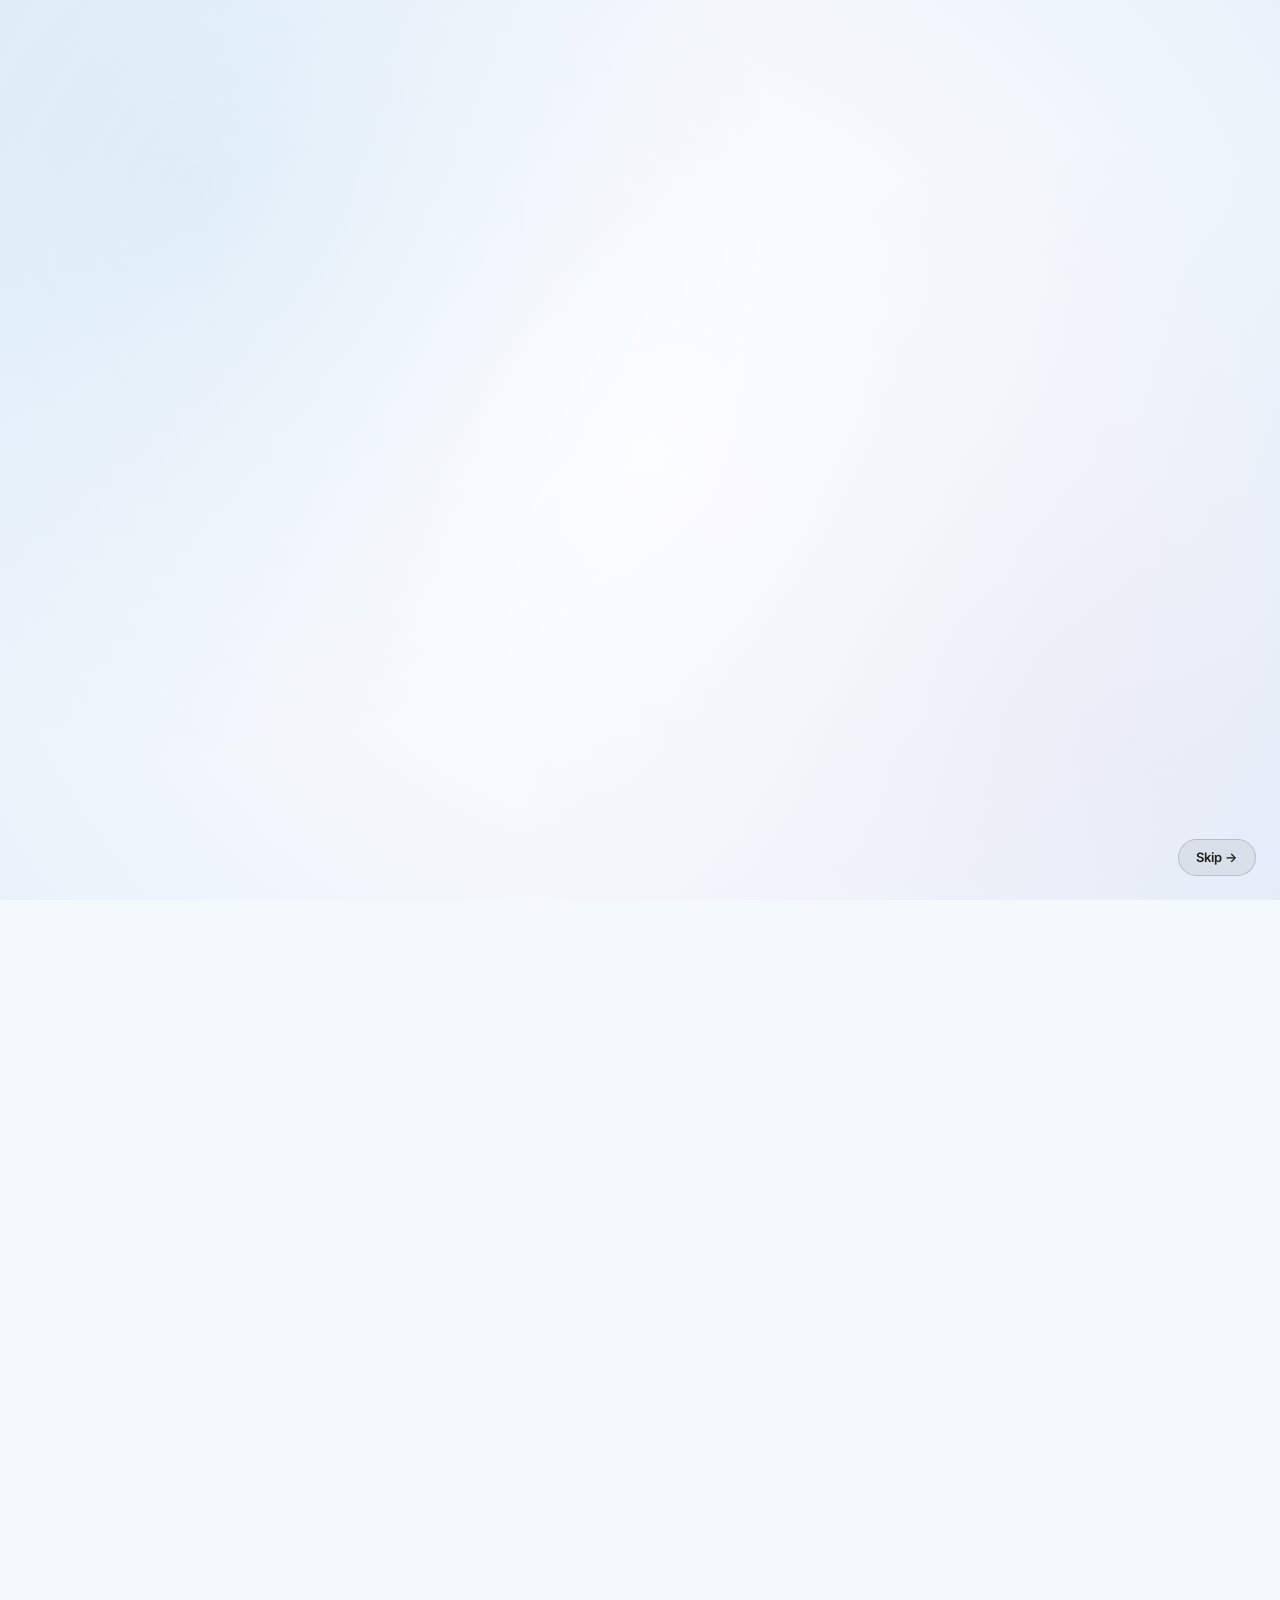
==== MLSA x SCE/index.html @ 2a147940 "upt" ====
<!doctype html>
<html lang="en">
<head>
  <script src="js/error-boundary.js"></script>
  <meta charset="UTF-8" />
  <meta name="viewport" content="width=device-width, initial-scale=1.0" />
  <title>MLSA - Saranathan College of Engineering</title>
  <meta name="description" content="Official platform for the Microsoft Learn Student Ambassador chapter — daily updates, events, and registration." />

  <!-- Preload Critical Assets -->
  <link rel="preload" href="assets/mlsa-badge.png" as="image">
  <link rel="preload" href="css/style.css?v=19" as="style">

  <!-- PWA Manifest & Meta Tags -->
  <link rel="manifest" href="manifest.json">
  <meta name="apple-mobile-web-app-capable" content="yes">
  <meta name="apple-mobile-web-app-status-bar-style" content="black-translucent">
  <meta name="apple-mobile-web-app-title" content="MLSA SCE">

  <!-- JSON-LD Structured Data for Organization -->
  <script type="application/ld+json">
  {
    "@context": "https://schema.org",
    "@type": "Organization",
    "name": "MLSA · Saranathan College of Engineering",
    "url": "https://mlsa-sce.vercel.app",
    "logo": "https://mlsa-sce.vercel.app/assets/mlsa-badge.png",
    "sameAs": ["https://www.instagram.com/mlsa_sce"]
  }
  </script>

  <!-- Open Graph (WhatsApp, LinkedIn, Facebook) -->
  <meta property="og:type" content="website" />
  <meta property="og:title" content="MLSA · Saranathan College of Engineering" />
  <meta property="og:description" content="Official platform for the Microsoft Learn Student Ambassador chapter — daily updates, events, gallery, and registration." />
  <meta property="og:image" content="https://mlsa-sce.vercel.app/assets/mlsa-badge.png" />
  <meta property="og:url" content="https://mlsa-sce.vercel.app/" />
  <meta property="og:site_name" content="MLSA · SCE" />

  <!-- Twitter Card -->
  <meta name="twitter:card" content="summary_large_image" />
  <meta name="twitter:title" content="MLSA · Saranathan College of Engineering" />
  <meta name="twitter:description" content="Official platform for the Microsoft Learn Student Ambassador chapter — daily updates, events, gallery, and registration." />
  <meta name="twitter:image" content="https://mlsa-sce.vercel.app/assets/mlsa-badge.png" />

  <meta name="theme-color" content="#0078d4" />

  <link rel="preconnect" href="https://fonts.googleapis.com">
  <link rel="preconnect" href="https://fonts.gstatic.com" crossorigin>
  <link href="https://cdn.jsdelivr.net/npm/bootstrap@5.3.3/dist/css/bootstrap.min.css" rel="stylesheet">
  <link href="https://cdn.jsdelivr.net/npm/bootstrap-icons@1.11.3/font/bootstrap-icons.min.css" rel="stylesheet">
  <link rel="icon" type="image/png" href="assets/mlsa-badge.png">
  <link href="css/style.css?v=19" rel="stylesheet">

  <!-- Microsoft Clarity Analytics -->
  <script type="text/javascript">
    (function(c,l,a,r,i,t,y){
      c[a]=c[a]||function(){(c[a].q=c[a].q||[]).push(arguments)};
      t=l.createElement(r);t.async=1;t.src="https://www.clarity.ms/tag/"+i;
      y=l.getElementsByTagName(r)[0];y.parentNode.insertBefore(t,y);
    })(window,document,"clarity","script","yhbajb5ukp");
  </script>
</head>
<body>

  <!-- ============ PAGE LOAD SCREEN (shows instantly on slow connections) ============ -->
  <div id="pageLoadScreen" style="
    position:fixed;inset:0;z-index:99999;
    display:flex;align-items:center;justify-content:center;flex-direction:column;gap:1.2rem;
    background:#f3f9fd;
    transition:opacity 0.4s ease,visibility 0.4s ease;
  ">
    <img src="assets/mlsa-badge.png" alt="MLSA" width="52" height="52" style="animation:plsPulse 1.5s ease-in-out infinite;">
    <div style="
      width:140px;height:3px;background:rgba(0,120,212,0.12);border-radius:4px;overflow:hidden;
    ">
      <div style="
        width:40%;height:100%;background:linear-gradient(90deg,#0078d4,#005a9e);border-radius:4px;
        animation:plsSlide 1.2s ease-in-out infinite;
      "></div>
    </div>
    <style>
      @keyframes plsPulse{0%,100%{opacity:.6;transform:scale(1)}50%{opacity:1;transform:scale(1.05)}}
      @keyframes plsSlide{0%{transform:translateX(-100%)}50%{transform:translateX(150%)}100%{transform:translateX(350%)}}
    </style>
  </div>
  <script>
    window.addEventListener("load",function(){
      var s=document.getElementById("pageLoadScreen");
      if(s){s.style.opacity="0";s.style.visibility="hidden";setTimeout(function(){s.remove()},500)}
    });
  </script>
  <!-- ============ SITE LOADER (plays once per session) ============ -->
  <div id="siteLoader" class="site-loader">
    <video id="loaderVideo" class="site-loader-video" autoplay muted playsinline webkit-playsinline x5-playsinline x5-video-player-type="h5" preload="auto">
      <source src="assets/loader.mp4" type="video/mp4">
    </video>
    <button id="loaderSkip" class="site-loader-skip" type="button" aria-label="Skip intro">Skip &rarr;</button>
  </div>

  <!-- ============ ANNOUNCEMENT BANNER (Dynamically loaded when registration is open) ============ -->
  <div id="announcementBanner" class="announcement-banner" style="display:none;"></div>

  <!-- ============ NAVBAR ============ -->
  <nav class="navbar navbar-expand-md navbar-mlsa sticky-top">
    <div class="container">
      <a class="navbar-brand" href="index.html">
        <img src="assets/college-logo.png" alt="Saranathan College of Engineering logo" class="brand-badge brand-sce">
        <span class="brand-divider d-none d-md-inline-block"></span>
        <img src="assets/mlsa-badge.png" alt="Microsoft Learn Student Ambassador badge" class="brand-badge brand-mlsa">
        <span class="brand-text">
          <span class="title d-block">MLSA &middot; SCE</span>
          <span class="subtitle d-none d-sm-block">Dept. of AI &amp; Data Science</span>
        </span>
      </a>
      <button class="navbar-toggler" type="button" data-bs-toggle="offcanvas" data-bs-target="#navMenu" aria-controls="navMenu" aria-label="Toggle navigation">
        <span class="navbar-toggler-icon"></span>
      </button>
      <div class="offcanvas-md offcanvas-end" tabindex="-1" id="navMenu" aria-labelledby="navMenuLabel">
        <div class="offcanvas-header border-bottom">
          <div class="d-flex align-items-center gap-2">
            <img src="assets/mlsa-badge.png" alt="MLSA" style="height: 28px;">
            <span class="fw-bold fs-6 text-dark" id="navMenuLabel">Whats Up!</span>
          </div>
          <button type="button" class="btn-close" data-bs-dismiss="offcanvas" data-bs-target="#navMenu" aria-label="Close"></button>
        </div>
        <div class="offcanvas-body">
          <ul class="navbar-nav ms-auto align-items-md-center gap-1">
            <li class="nav-item"><a class="nav-link active" href="index.html">Updates</a></li>
            <li class="nav-item"><a class="nav-link" href="events.html">Events</a></li>
            <li class="nav-item"><a class="nav-link" href="winners.html">Winners</a></li>
            <li class="nav-item"><a class="nav-link" href="about.html">About the Chapter</a></li>
            <li class="nav-item ms-md-2">
              <button class="btn btn-sm btn-outline-primary rounded-pill d-inline-flex align-items-center gap-2 px-3 py-1.5" onclick="if(window.openSpotlightSearch)window.openSpotlightSearch()" title="Search site (Ctrl+K)">
                <i class="bi bi-search me-1"></i>
                <span class="d-none d-lg-inline me-1">Search</span>
                <span class="badge bg-primary-subtle text-primary border border-primary-subtle rounded-pill px-2 py-0.5" style="font-size: 9.5px; font-weight: 700; letter-spacing: 0.3px;">Ctrl+K</span>
              </button>
            </li>
          </ul>
        </div>
      </div>
    </div>
  </nav>

  <!-- ============ HERO ============ -->
  <section class="hero-mlsa">
    <!-- Animated gradient mesh background -->
    <div class="hero-mesh">
      <div class="hero-mesh-blob"></div>
      <div class="hero-mesh-blob"></div>
      <div class="hero-mesh-blob"></div>
    </div>
    <!-- Floating particles -->
    <div class="hero-particles">
      <div class="hero-particle"></div>
      <div class="hero-particle"></div>
      <div class="hero-particle"></div>
      <div class="hero-particle"></div>
      <div class="hero-particle"></div>
      <div class="hero-particle"></div>
      <div class="hero-particle"></div>
      <div class="hero-particle"></div>
    </div>

    <div class="container py-5">
      <div class="row align-items-center g-4">
        <div class="col-12 col-lg-10">
          <p class="eyebrow mb-2">Official Chapter Platform</p>
          <h1 class="display-5 mb-3">
            Microsoft Student Ambassadors<br>
            <span class="accent">Saranathan College of Engineering</span>
          </h1>
          <p class="text-subtle fs-6 mb-4">
            Run by the Microsoft Student Ambassadors from the <b>Department of Artificial Intelligence
            and Data Science</b>. Daily updates, workshops, and events from our chapter — the single
            place to follow what we're building and register for what's next.
          </p>
          <div class="d-flex flex-wrap gap-2">
            <a href="events.html" class="btn btn-fluent-primary">Browse events</a>
          </div>
        </div>
      </div>
    </div>
  </section>

  <!-- ============ EVENT COUNTDOWN ============ -->
  <section id="nextEventCountdown" class="container py-3" style="display:none;"></section>

  <!-- ============ UPDATES FEED ============ -->
  <section class="container py-4 py-md-5">
    <div class="d-flex flex-column flex-md-row justify-content-between align-items-md-center gap-3 mb-4">
      <div>
        <p class="text-fluent-primary fw-semibold small text-uppercase mb-1">Live Feed</p>
        <h2 class="fw-bold h3 mb-0">Daily Updates & Announcements</h2>
      </div>
      <div id="updateFilterTabs" class="d-flex flex-wrap gap-2">
        <button class="update-filter-btn active" data-filter="all">All</button>
        <button class="update-filter-btn" data-filter="Announcement">Announcements</button>
        <button class="update-filter-btn" data-filter="Workshop">Workshops</button>
        <button class="update-filter-btn" data-filter="Achievement">Achievements</button>
      </div>
    </div>

    <div id="updatesStatus" class="text-subtle small mb-3">Loading updates…</div>
    <div id="updatesTimeline" class="updates-timeline">
      <div id="updatesGrid" class="row g-4"></div>
    </div>
  </section>

  <hr class="section-divider">

  <!-- ============ IMAGE GALLERY CAROUSEL ============ -->
  <section id="gallery" class="container py-4 py-md-5">
    <div class="d-flex justify-content-between align-items-end mb-4">
      <div>
        <p class="text-fluent-primary fw-semibold small text-uppercase mb-1">Moments & Highlights</p>
        <h2 class="h3 fw-bold mb-0">Chapter Gallery</h2>
      </div>
      <div class="d-flex gap-2">
        <button id="galleryPrev" class="gallery-nav-btn" aria-label="Previous gallery image"><i class="bi bi-chevron-left"></i></button>
        <button id="galleryNext" class="gallery-nav-btn" aria-label="Next gallery image"><i class="bi bi-chevron-right"></i></button>
      </div>
    </div>

    <div class="gallery-carousel-wrapper">
      <div id="galleryTrack" class="gallery-track">
        <!-- Gallery cards populated dynamically by gallery-carousel.js -->
      </div>
    </div>
  </section>

  <hr class="section-divider">

  <!-- ============ ABOUT ============ -->
  <section id="about" class="container py-4 py-md-5">
    <div class="row align-items-center g-4 g-lg-5 justify-content-center">
      <div class="col-12 col-md-4 col-lg-3 text-center text-md-start">
        <img src="assets/ms-sa.png" alt="Microsoft Learn Student Ambassador badge" class="img-fluid" style="max-width: 210px;">
      </div>
      <div class="col-12 col-md-8 col-lg-7">
        <p class="text-fluent-primary fw-semibold small text-uppercase mb-1">About</p>
        <h2 class="h3 fw-bold mb-3">The Chapter</h2>
        <p class="text-subtle mb-3" style="line-height: 1.7; font-size: 0.95rem;">
          We are the Microsoft Learn Student Ambassadors of <b>Saranathan College of Engineering (Dept. of Artificial Intelligence and Data Science)</b> — a student-driven tech community committed to making cutting-edge technology accessible to everyone on campus. Our chapter organizes hands-on Azure cloud workshops, Microsoft certification bootcamps, and hackathons. Through peer-to-peer mentorship and practical project building, we empower students across departments to bridge the gap between academic theory and real-world industry skills.
        </p>
        <div class="d-flex flex-wrap gap-2 mb-4">
          <span class="badge bg-primary-subtle text-primary border border-primary-subtle rounded-pill px-3 py-2">🎓 Hands-on Workshops</span>
          <span class="badge bg-primary-subtle text-primary border border-primary-subtle rounded-pill px-3 py-2">📜 Azure Certifications</span>
          <span class="badge bg-primary-subtle text-primary border border-primary-subtle rounded-pill px-3 py-2">🚀 Flagship Hackathons</span>
        </div>
        <a href="about.html" class="btn btn-outline-primary btn-sm rounded-pill px-4 py-2 fw-semibold">Read Full Chapter Story &rarr;</a>
      </div>
    </div>
  </section>

  <hr class="section-divider">

  <!-- ============ WHAT IS MLSA ============ -->
  <section id="what-is-mlsa" class="section-alt py-4 py-md-5">
    <div class="container">
      <div class="row align-items-center g-4 g-lg-5 justify-content-center">
        <div class="col-12 col-md-8 col-lg-7 order-2 order-md-1">
          <p class="text-fluent-primary fw-semibold small text-uppercase mb-1">The Global Program</p>
          <h2 class="h3 fw-bold mb-3">What is MLSA?</h2>
          <p class="text-subtle mb-4" style="line-height: 1.7; font-size: 0.95rem;">
            The <b>Microsoft Learn Student Ambassadors (MLSA)</b> program is a global network of passionate student leaders dedicated to technology, community building, and peer learning. Designed to foster both technical expertise and leadership qualities, MLSA serves as a launchpad for students to build real-world software, earn industry certifications, and connect with a global community of innovators.
          </p>
          <div class="row g-3">
            <div class="col-12 col-sm-4">
              <div class="p-3 bg-white rounded-3 border h-100 shadow-sm">
                <div class="fw-bold text-primary mb-1" style="font-size: 0.88rem;">⚡ Early Tech Access</div>
                <div class="text-subtle small">Azure credits, Copilot tools, and Microsoft developer resources.</div>
              </div>
            </div>
            <div class="col-12 col-sm-4">
              <div class="p-3 bg-white rounded-3 border h-100 shadow-sm">
                <div class="fw-bold text-primary mb-1" style="font-size: 0.88rem;">🌐 Global Network</div>
                <div class="text-subtle small">Connect with student builders & Microsoft MVPs worldwide.</div>
              </div>
            </div>
            <div class="col-12 col-sm-4">
              <div class="p-3 bg-white rounded-3 border h-100 shadow-sm">
                <div class="fw-bold text-primary mb-1" style="font-size: 0.88rem;">🏆 Tiered Badges</div>
                <div class="text-subtle small">Milestones & recognition from New to Gold Ambassador.</div>
              </div>
            </div>
          </div>
        </div>
        <div class="col-12 col-md-4 col-lg-3 text-center order-1 order-md-2">
          <img src="assets/Program-badge.png" alt="Microsoft Learn Student Ambassadors" class="img-fluid rounded-3" style="max-width: 180px;">
        </div>
      </div>
    </div>
  </section>

  <hr class="section-divider">

  <!-- ============ OUR ROLE: NEXT-LEVEL INTERACTIVE TECH STAGE ============ -->
  <section id="our-role" class="container pt-4 pt-md-5 pb-5 mb-4">
    <div class="text-center mb-4 mb-md-5">
      <span class="badge bg-primary-subtle text-primary border border-primary-subtle rounded-pill px-3 py-2 font-monospace text-uppercase mb-2" style="font-size: 11px; letter-spacing: 1px;">The SCE Student Journey</span>
      <h2 class="display-6 fw-bold mb-2">What We Do at SCE</h2>
      <p class="text-subtle mb-0 mx-auto" style="max-width: 640px;">Experience how our chapter empowers Saranathan engineering students through practical AI bootcamps, certifications, hackathons, and active mentorship.</p>
    </div>

    <!-- Floating Interactive Tab Selector -->
    <div class="d-flex align-items-center justify-content-center gap-2 mb-4 flex-wrap">
      <div class="pillar-tab-bar">
        <button class="pillar-nav-btn active" data-pillar="0">
          <i class="bi bi-laptop-fill me-2"></i>Workshops
        </button>
        <button class="pillar-nav-btn" data-pillar="1">
          <i class="bi bi-patch-check-fill me-2"></i>Certifications
        </button>
        <button class="pillar-nav-btn" data-pillar="2">
          <i class="bi bi-trophy-fill me-2"></i>Competitions
        </button>
        <button class="pillar-nav-btn" data-pillar="3">
          <i class="bi bi-people-fill me-2"></i>Community
        </button>
      </div>
    </div>

    <!-- Main Interactive Stage Canvas -->
    <div class="pillar-stage-canvas" id="pillarStageCanvas">
      <div class="pillar-stage-backdrop" id="pillarStageBackdrop"></div>

      <div class="pillar-stage-viewport overflow-hidden w-100">
        <div class="pillar-stage-track d-flex" id="pillarStageTrack">
          
          <!-- Slide 0: Workshops -->
          <div class="pillar-stage-slide active" data-slide="0">
            <div class="row align-items-center g-4 g-lg-5">
              <div class="col-12 col-lg-6">
                <div class="pillar-slide-badge azure">
                  <i class="bi bi-cpu-fill me-2"></i> PILLAR 01 &middot; LEARN
                </div>
                <h3 class="pillar-slide-title">Hands-on Technical Workshops</h3>
                <p class="pillar-slide-desc">
                  Interactive coding bootcamps covering web development, cloud deployment on Vercel & Azure, AI prompt engineering, and GitHub workflows handled by student ambassadors.
                </p>
                <div class="pillar-feature-list mb-4">
                  <div class="pillar-feature-item">
                    <i class="bi bi-check-circle-fill text-primary me-2"></i> Real-world deployment on Azure & Vercel
                  </div>
                  <div class="pillar-feature-item">
                    <i class="bi bi-check-circle-fill text-primary me-2"></i> Live prompt engineering & Copilot AI labs
                  </div>
                  <div class="pillar-feature-item">
                    <i class="bi bi-check-circle-fill text-primary me-2"></i> GitHub repository portfolio building
                  </div>
                </div>
                <a href="events.html" class="btn btn-fluent-primary rounded-pill px-4 py-2">
                  Explore Workshops <i class="bi bi-arrow-right ms-1"></i>
                </a>
              </div>
              <div class="col-12 col-lg-6">
                <div class="pillar-visual-card azure p-3.5">
                  <div class="code-editor-mockup w-100">
                    <div class="code-editor-header">
                      <span class="dot red"></span><span class="dot yellow"></span><span class="dot green"></span>
                      <span class="editor-title">workshop-demo.js</span>
                    </div>
                    <pre class="code-editor-body"><code><span class="c-purple">import</span> { CopilotClient } <span class="c-purple">from</span> <span class="c-green">'@azure/ai'</span>;

<span class="c-blue">const</span> app = <span class="c-blue">new</span> CopilotClient();
<span class="c-blue">await</span> app.deployToAzure({
  chapter: <span class="c-green">'MLSA SCE'</span>,
  status: <span class="c-green">'Active Workshop'</span>
});</code></pre>
                  </div>
                </div>
              </div>
            </div>
          </div>

          <!-- Slide 1: Certifications -->
          <div class="pillar-stage-slide" data-slide="1">
            <div class="row align-items-center g-4 g-lg-5">
              <div class="col-12 col-lg-6">
                <div class="pillar-slide-badge amber">
                  <i class="bi bi-award-fill me-2"></i> PILLAR 02 &middot; CERTIFY
                </div>
                <h3 class="pillar-slide-title">Certification & Azure Credits</h3>
                <p class="pillar-slide-desc">
                  Guiding students to claim free $100 Azure for Students credits, understand cloud fundamentals, and pass official Microsoft certification exams with structured study paths.
                </p>
                <div class="pillar-feature-list mb-4">
                  <div class="pillar-feature-item">
                    <i class="bi bi-check-circle-fill text-warning me-2"></i> Free $100 Azure Cloud Credits activation
                  </div>
                  <div class="pillar-feature-item">
                    <i class="bi bi-check-circle-fill text-warning me-2"></i> AZ-900 & AI-900 exam preparation tracks
                  </div>
                  <div class="pillar-feature-item">
                    <i class="bi bi-check-circle-fill text-warning me-2"></i> Official Microsoft digital badge recognition
                  </div>
                </div>
                <a href="https://learn.microsoft.com" target="_blank" rel="noopener" class="btn btn-fluent-primary rounded-pill px-4 py-2">
                  Microsoft Learn Portal <i class="bi bi-box-arrow-up-right ms-1"></i>
                </a>
              </div>
              <div class="col-12 col-lg-6">
                <div class="pillar-visual-card amber text-center p-4">
                  <div class="cert-badge-showcase">
                    <div class="cert-icon-circle">
                      <i class="bi bi-patch-check-fill"></i>
                    </div>
                    <h4 class="h5 fw-bold mb-1" style="color: #002050;">Microsoft Certified</h4>
                    <p class="text-subtle small mb-3">Azure Cloud & AI Fundamentals</p>
                    <div class="d-inline-flex gap-2 flex-wrap justify-content-center">
                      <span class="badge bg-warning-subtle text-warning border px-3 py-1.5 rounded-pill"><i class="bi bi-lightning-fill me-1"></i> $100 Credits</span>
                      <span class="badge bg-primary-subtle text-primary border px-3 py-1.5 rounded-pill"><i class="bi bi-shield-check me-1"></i> Official Exam</span>
                    </div>
                  </div>
                </div>
              </div>
            </div>
          </div>

          <!-- Slide 2: Competitions -->
          <div class="pillar-stage-slide" data-slide="2">
            <div class="row align-items-center g-4 g-lg-5">
              <div class="col-12 col-lg-6">
                <div class="pillar-slide-badge purple">
                  <i class="bi bi-trophy-fill me-2"></i> PILLAR 03 &middot; COMPETE
                </div>
                <h3 class="pillar-slide-title">Hackathons & Technical Events</h3>
                <p class="pillar-slide-desc">
                  Flagship innovation challenges like <i>AI StartUp Arena</i> where student teams build startup concepts using Microsoft Copilot & Designer in 60 minutes.
                </p>
                <div class="pillar-feature-list mb-4">
                  <div class="pillar-feature-item">
                    <i class="bi bi-check-circle-fill text-purple me-2"></i> 60-Minute rapid startup ideation
                  </div>
                  <div class="pillar-feature-item">
                    <i class="bi bi-check-circle-fill text-purple me-2"></i> Microsoft Copilot & Designer AI workflow
                  </div>
                  <div class="pillar-feature-item">
                    <i class="bi bi-check-circle-fill text-purple me-2"></i> Cash prizes, swag kits & certificates
                  </div>
                </div>
                <a href="events.html" class="btn btn-fluent-primary rounded-pill px-4 py-2">
                  View Hackathons <i class="bi bi-trophy ms-1"></i>
                </a>
              </div>
              <div class="col-12 col-lg-6">
                <div class="pillar-visual-card purple text-center">
                  <div class="arena-podium-showcase">
                    <div class="arena-icon-circle">
                      <i class="bi bi-trophy-fill"></i>
                    </div>
                    <h4 class="h5 fw-bold mb-1" style="color: #002050;">AI StartUp Arena</h4>
                    <p class="text-subtle small mb-3">60-Min AI Innovation Challenge</p>
                    <div class="d-flex justify-content-center gap-2">
                      <span class="badge bg-primary-subtle text-primary border px-3 py-1.5 rounded-pill">🥇 1st Place: Team MARK 44</span>
                    </div>
                  </div>
                </div>
              </div>
            </div>
          </div>

          <!-- Slide 3: Community -->
          <div class="pillar-stage-slide" data-slide="3">
            <div class="row align-items-center g-4 g-lg-5">
              <div class="col-12 col-lg-6">
                <div class="pillar-slide-badge teal">
                  <i class="bi bi-people-fill me-2"></i> PILLAR 04 &middot; CONNECT
                </div>
                <h3 class="pillar-slide-title">Active Community & Mentorship</h3>
                <p class="pillar-slide-desc">
                  An active WhatsApp community and peer network connecting junior students with senior mentors to solve project roadblocks, share resources, and collaborate.
                </p>
                <div class="pillar-feature-list mb-4">
                  <div class="pillar-feature-item">
                    <i class="bi bi-check-circle-fill text-success me-2"></i> Dedicated WhatsApp group for Instant Q&A
                  </div>
                  <div class="pillar-feature-item">
                    <i class="bi bi-check-circle-fill text-success me-2"></i> Senior student mentorship for college projects
                  </div>
                  <div class="pillar-feature-item">
                    <i class="bi bi-check-circle-fill text-success me-2"></i> Peer code reviews & career guidance
                  </div>
                </div>
                <a href="about.html" class="btn btn-fluent-primary rounded-pill px-4 py-2">
                  Meet Ambassadors <i class="bi bi-heart ms-1"></i>
                </a>
              </div>
              <div class="col-12 col-lg-6">
                <div class="pillar-visual-card teal text-center p-4">
                  <div class="community-card-showcase">
                    <div class="whatsapp-icon-glowing">
                      <i class="bi bi-whatsapp"></i>
                    </div>
                    <h4 class="h5 fw-bold mb-1" style="color: #002050;">MLSA SCE WhatsApp Hub</h4>
                    <p class="text-subtle small mb-3">Connecting 350+ Saranathan Builders</p>
                    <span class="badge bg-success-subtle text-success border px-3 py-1.5 rounded-pill"><i class="bi bi-shield-check me-1"></i> Open Peer Network</span>
                  </div>
                </div>
              </div>
            </div>
          </div>

          <!-- Slide 4: Workshops (Clone for Seamless Infinite Forward Rotation) -->
          <div class="pillar-stage-slide" data-slide="4">
            <div class="row align-items-center g-4 g-lg-5">
              <div class="col-12 col-lg-6">
                <div class="pillar-slide-badge azure">
                  <i class="bi bi-cpu-fill me-2"></i> PILLAR 01 &middot; LEARN
                </div>
                <h3 class="pillar-slide-title">Hands-on Technical Workshops</h3>
                <p class="pillar-slide-desc">
                  Interactive coding bootcamps covering web development, cloud deployment on Vercel & Azure, AI prompt engineering, and GitHub workflows handled by student ambassadors.
                </p>
                <div class="pillar-feature-list mb-4">
                  <div class="pillar-feature-item">
                    <i class="bi bi-check-circle-fill text-primary me-2"></i> Real-world deployment on Azure & Vercel
                  </div>
                  <div class="pillar-feature-item">
                    <i class="bi bi-check-circle-fill text-primary me-2"></i> Live prompt engineering & Copilot AI labs
                  </div>
                  <div class="pillar-feature-item">
                    <i class="bi bi-check-circle-fill text-primary me-2"></i> GitHub repository portfolio building
                  </div>
                </div>
                <a href="events.html" class="btn btn-fluent-primary rounded-pill px-4 py-2">
                  Explore Workshops <i class="bi bi-arrow-right ms-1"></i>
                </a>
              </div>
              <div class="col-12 col-lg-6">
                <div class="pillar-visual-card azure p-3.5">
                  <div class="code-editor-mockup w-100">
                    <div class="code-editor-header">
                      <span class="dot red"></span><span class="dot yellow"></span><span class="dot green"></span>
                      <span class="editor-title">workshop-demo.js</span>
                    </div>
                    <pre class="code-editor-body"><code><span class="c-purple">import</span> { CopilotClient } <span class="c-purple">from</span> <span class="c-green">'@azure/ai'</span>;

<span class="c-blue">const</span> app = <span class="c-blue">new</span> CopilotClient();
<span class="c-blue">await</span> app.deployToAzure({
  chapter: <span class="c-green">'MLSA SCE'</span>,
  status: <span class="c-green">'Active Workshop'</span>
});</code></pre>
                  </div>
                </div>
              </div>
            </div>
          </div>

        </div>
      </div>
    </div>

    <!-- Script to handle Pillar Stage Tab Switching & Seamless Forward Auto-Rotation -->
    <script>
      (function() {
        const btns = document.querySelectorAll('.pillar-nav-btn');
        const slides = document.querySelectorAll('.pillar-stage-slide');
        const stageTrack = document.getElementById('pillarStageTrack');
        const canvas = document.getElementById('pillarStageCanvas');
        const backdrop = document.getElementById('pillarStageBackdrop');
        const backdrops = [
          'radial-gradient(circle, rgba(0, 120, 212, 0.14) 0%, rgba(255, 255, 255, 0) 70%)',
          'radial-gradient(circle, rgba(242, 153, 74, 0.16) 0%, rgba(255, 255, 255, 0) 70%)',
          'radial-gradient(circle, rgba(135, 100, 184, 0.16) 0%, rgba(255, 255, 255, 0) 70%)',
          'radial-gradient(circle, rgba(37, 211, 102, 0.14) 0%, rgba(255, 255, 255, 0) 70%)',
          'radial-gradient(circle, rgba(0, 120, 212, 0.14) 0%, rgba(255, 255, 255, 0) 70%)'
        ];
        let currentIndex = 0;
        let autoRotateTimer = null;
        let isHovered = false;
        let isDragging = false;
        let startX = 0;
        let currentDragOffset = 0;
        let isTransitioning = false;

        function updateTabHighlight(activeIdx) {
          const tabIndex = activeIdx % 4;
          btns.forEach((btn, i) => btn.classList.toggle('active', i === tabIndex));
          slides.forEach((slide, i) => slide.classList.toggle('active', i === activeIdx));
          if (backdrop && backdrops[tabIndex]) {
            backdrop.style.background = backdrops[tabIndex];
          }
        }

        function showPillar(index, animate = true) {
          currentIndex = index;
          updateTabHighlight(currentIndex);

          if (stageTrack) {
            stageTrack.style.transition = animate ? 'transform 0.55s cubic-bezier(0.16, 1, 0.3, 1)' : 'none';
            stageTrack.style.transform = `translateX(-${currentIndex * 100}%)`;
          }

          // When sliding forward into cloned Slide 4, reset seamlessly to Slide 0 after transition finishes
          if (currentIndex === 4 && animate) {
            isTransitioning = true;
            setTimeout(() => {
              if (stageTrack) {
                stageTrack.style.transition = 'none';
                currentIndex = 0;
                stageTrack.style.transform = 'translateX(0%)';
                updateTabHighlight(0);
              }
              isTransitioning = false;
            }, 560);
          }
        }

        btns.forEach(btn => {
          btn.addEventListener('click', function() {
            if (isTransitioning) return;
            const idx = parseInt(this.getAttribute('data-pillar'), 10);
            showPillar(idx, true);
            resetAutoRotate();
          });
        });

        if (canvas && stageTrack) {
          canvas.addEventListener('mouseenter', () => { isHovered = true; });
          canvas.addEventListener('mouseleave', () => { isHovered = false; isDragging = false; resetAutoRotate(); });

          // Mouse Drag
          stageTrack.addEventListener('mousedown', (e) => {
            if (isTransitioning) return;
            isDragging = true;
            startX = e.clientX;
            currentDragOffset = 0;
            stageTrack.style.transition = 'none';
            stopAutoRotate();
          });

          window.addEventListener('mousemove', (e) => {
            if (!isDragging) return;
            currentDragOffset = e.clientX - startX;
            const trackWidth = canvas.offsetWidth || 1;
            const percent = (currentDragOffset / trackWidth) * 100;
            stageTrack.style.transform = `translateX(calc(-${currentIndex * 100}% + ${percent}%))`;
          });

          window.addEventListener('mouseup', () => {
            if (!isDragging) return;
            isDragging = false;
            const threshold = 45;
            if (currentDragOffset < -threshold) {
              showPillar(currentIndex + 1, true);
            } else if (currentDragOffset > threshold) {
              if (currentIndex === 0) {
                stageTrack.style.transition = 'none';
                currentIndex = 4;
                stageTrack.style.transform = 'translateX(-400%)';
                setTimeout(() => {
                  showPillar(3, true);
                }, 20);
              } else {
                showPillar(currentIndex - 1, true);
              }
            } else {
              showPillar(currentIndex, true);
            }
            currentDragOffset = 0;
            resetAutoRotate();
          });

          // Touch Swipe
          let touchStartX = 0;
          let touchMoveX = 0;

          stageTrack.addEventListener('touchstart', (e) => {
            if (!e.touches || !e.touches[0] || isTransitioning) return;
            isDragging = true;
            touchStartX = e.touches[0].clientX;
            touchMoveX = touchStartX;
            stageTrack.style.transition = 'none';
            stopAutoRotate();
          }, { passive: true });

          stageTrack.addEventListener('touchmove', (e) => {
            if (!isDragging || !e.touches || !e.touches[0]) return;
            touchMoveX = e.touches[0].clientX;
            const diffX = touchMoveX - touchStartX;
            const trackWidth = canvas.offsetWidth || 1;
            const percent = (diffX / trackWidth) * 100;
            stageTrack.style.transform = `translateX(calc(-${currentIndex * 100}% + ${percent}%))`;
          }, { passive: true });

          stageTrack.addEventListener('touchend', () => {
            if (!isDragging) return;
            isDragging = false;
            const diffX = touchMoveX - touchStartX;
            const threshold = 45;
            if (diffX < -threshold) {
              showPillar(currentIndex + 1, true);
            } else if (diffX > threshold) {
              if (currentIndex === 0) {
                stageTrack.style.transition = 'none';
                currentIndex = 4;
                stageTrack.style.transform = 'translateX(-400%)';
                setTimeout(() => {
                  showPillar(3, true);
                }, 20);
              } else {
                showPillar(currentIndex - 1, true);
              }
            } else {
              showPillar(currentIndex, true);
            }
            touchStartX = 0;
            touchMoveX = 0;
            resetAutoRotate();
          }, { passive: true });
        }

        let resumeTimeout = null;

        function startAutoRotate() {
          if (autoRotateTimer) clearInterval(autoRotateTimer);
          autoRotateTimer = setInterval(() => {
            if (!isHovered && !isDragging && !isTransitioning) {
              showPillar(currentIndex + 1, true);
            }
          }, 4500);
        }

        function stopAutoRotate() {
          if (autoRotateTimer) clearInterval(autoRotateTimer);
          if (resumeTimeout) clearTimeout(resumeTimeout);
        }

        function resetAutoRotate(delay = 3000) {
          stopAutoRotate();
          resumeTimeout = setTimeout(() => {
            if (!isHovered && !isDragging && !isTransitioning) {
              showPillar(currentIndex + 1, true);
            }
            startAutoRotate();
          }, delay);
        }

        startAutoRotate();
      })();
    </script>
  </section>
  <!-- ============ TESTIMONIALS ============ -->
  <section id="testimonials" class="section-alt py-5">
    <div class="container text-center">
      <p class="text-fluent-primary fw-semibold small text-uppercase mb-1"><i class="bi bi-patch-check-fill me-1 text-success"></i> Genuine Students Feedback</p>
      <h2 class="h3 fw-bold mb-2">What Students Say</h2>
      <p class="text-subtle small mb-4 mx-auto" style="max-width: 620px;">
        Real, unedited feedback submitted by participants through official post-event feedback forms.
      </p>
      <div id="testimonialTrack" class="position-relative"></div>
    </div>
  </section>

  <hr class="section-divider">

  <!-- ============ CONTACT ============ -->
  <section id="contact" style="background: var(--fluent-bg);">
    <div class="container pt-4 pb-3 pt-md-4 pb-md-3 text-center">
      <p class="text-fluent-primary fw-semibold small text-uppercase mb-1">Get in touch</p>
      <h2 class="h3 fw-bold mb-4">Contact us & Connect</h2>
      
      <div class="row g-4 justify-content-center mx-auto" style="max-width: 840px;">
        <!-- Instagram Card -->
        <div class="col-12 col-md-6 d-flex">
          <a href="https://www.instagram.com/mlsa_sce?igsh=MTg5bWdjeHpqeXJidg==" target="_blank" rel="noopener" class="text-decoration-none text-reset w-100 d-flex">
            <div class="contact-card p-4 rounded-4 bg-white border h-100 w-100 d-flex flex-column justify-content-between text-start" style="
              border-color: rgba(225, 48, 108, 0.25) !important;
              box-shadow: 0 4px 16px rgba(0, 0, 0, 0.04);
              transition: transform 0.3s ease, box-shadow 0.3s ease;
            ">
              <div>
                <div class="d-flex align-items-center justify-content-between mb-3">
                  <i class="bi bi-instagram fs-2 instagram-icon-gradient"></i>
                  <span class="badge bg-danger-subtle text-danger border border-danger-subtle rounded-pill px-3 py-1 font-monospace" style="font-size: 11px;">@mlsa_sce</span>
                </div>
                <h3 class="h5 fw-bold text-dark mb-2">Follow our Instagram</h3>
                <p class="text-secondary small mb-3">Catch real-time stories, workshop highlights, and event updates.</p>
              </div>
              <div class="d-flex align-items-center gap-1 text-danger fw-semibold small mt-auto">
                <span>View Profile</span>
                <i class="bi bi-arrow-up-right ms-1"></i>
              </div>
            </div>
          </a>
        </div>

        <!-- WhatsApp Card -->
        <div class="col-12 col-md-6 d-flex">
          <a href="https://chat.whatsapp.com/GVYIwJOGfIBFzmBXpIcuxA" target="_blank" rel="noopener" class="text-decoration-none text-reset w-100 d-flex">
            <div class="contact-card p-4 rounded-4 bg-white border h-100 w-100 d-flex flex-column justify-content-between text-start" style="
              border-color: rgba(37, 211, 102, 0.25) !important;
              box-shadow: 0 4px 16px rgba(0, 0, 0, 0.04);
              transition: transform 0.3s ease, box-shadow 0.3s ease;
            ">
              <div>
                <div class="d-flex align-items-center justify-content-between mb-3">
                  <i class="bi bi-whatsapp fs-2 text-success"></i>
                  <span class="badge bg-success-subtle text-success border border-success-subtle rounded-pill px-3 py-1 font-monospace" style="font-size: 11px;">Official Group</span>
                </div>
                <h3 class="h5 fw-bold text-dark mb-2">Join WhatsApp Community</h3>
                <p class="text-secondary small mb-3">Get instant notifications for event registrations and learning paths.</p>
              </div>
              <div class="d-flex align-items-center gap-1 text-success fw-semibold small mt-auto">
                <span>Join Community Chat</span>
                <i class="bi bi-arrow-up-right ms-1"></i>
              </div>
            </div>
          </a>
        </div>
      </div>

    </div>
  </section>

  <!-- ============ FOOTER ============ -->
  <footer class="footer-mlsa">
    <div class="container pt-4 pb-3 pt-md-4 pb-md-4">
      <div class="row g-4 g-md-5">
        <div class="col-12 col-md-5">
          <p class="fw-semibold mb-1">MLSA &middot; Saranathan College of Engineering</p>
          <p class="text-subtle small">
            Run by the Microsoft Student Ambassadors of Saranathan College of Engineering,
            Department of Artificial Intelligence and Data Science &mdash; part of the global
            Microsoft Learn Student Ambassadors program.
          </p>
        </div>
        <div class="col-6 col-md-3">
          <p class="fw-semibold mb-2">Chapter</p>
          <ul class="list-unstyled small">
            <li class="mb-1"><a href="index.html">Daily updates</a></li>
            <li class="mb-1"><a href="events.html">Upcoming events</a></li>
            <li class="mb-1"><a href="winners.html">Winners</a></li>
            <li class="mb-1"><a href="about.html">About the chapter</a></li>
          </ul>
        </div>
        <div class="col-6 col-md-3">
          <p class="fw-semibold mb-2">Program</p>
          <ul class="list-unstyled small">
            <li class="mb-1"><a href="https://mvp.microsoft.com/studentambassadors" target="_blank" rel="noreferrer">Microsoft Learn Student Ambassadors</a></li>
            <li class="mb-1"><a href="https://learn.microsoft.com" target="_blank" rel="noreferrer">Microsoft Learn</a></li>
          </ul>
        </div>
      </div>

      <div class="text-center mt-4 pt-4 border-top">
        <div class="d-inline-flex align-items-center gap-3">
          <img src="assets/college-logo.png" alt="Saranathan College of Engineering logo" class="footer-logo">
          <span class="text-subtle small">×</span>
          <img src="assets/mlsa-badge.png" alt="Microsoft Learn Student Ambassador badge" class="footer-logo">
        </div>
      </div>
    </div>
    <div class="disclaimer">This is a student-run chapter platform, independently built and not officially operated by Microsoft.</div>
  </footer>

  <!-- ============ LIGHTBOX MODAL ============ -->
  <div id="galleryLightbox" class="gallery-lightbox" aria-hidden="true" role="dialog" aria-modal="true" aria-label="Image preview">
    <div class="lightbox-backdrop"></div>
    <div class="lightbox-content">
      <button id="lightboxClose" class="lightbox-close-btn" aria-label="Close image preview"><i class="bi bi-x-lg"></i></button>
      <div class="lightbox-img-container">
        <img id="lightboxBlurBg" class="lightbox-blur-bg" src="" alt="" aria-hidden="true">
        <img id="lightboxImage" class="lightbox-main-img" src="" alt="Gallery Image Preview">
      </div>
      <div class="lightbox-info">
        <span id="lightboxCategory" class="badge bg-primary-subtle text-primary border mb-2 w-auto align-self-start">Category</span>
        <h3 id="lightboxTitle" class="h4 fw-bold mb-2">Event Title</h3>
        <p id="lightboxDate" class="text-subtle small fw-semibold mb-3">Event Date</p>
        <p id="lightboxCaption" class="text-subtle mb-0">Event description and highlights.</p>
      </div>
    </div>
  </div>

  <!-- Scripts -->
  <!-- ============ MOBILE FLOATING GLASS DOCK (< 768px) ============ -->
  <div class="mobile-glass-dock">
    <a href="index.html" class="mobile-dock-item active">
      <i class="bi bi-house-door-fill"></i>
      <span>Updates</span>
    </a>
    <a href="events.html" class="mobile-dock-item">
      <i class="bi bi-calendar-event"></i>
      <span>Events</span>
    </a>
    <a href="winners.html" class="mobile-dock-item">
      <i class="bi bi-trophy"></i>
      <span>Winners</span>
    </a>
    <a href="about.html" class="mobile-dock-item">
      <i class="bi bi-people"></i>
      <span>About</span>
    </a>
    <button class="mobile-dock-item border-0 bg-transparent" onclick="if(window.openSpotlightSearch)window.openSpotlightSearch()">
      <i class="bi bi-search text-primary"></i>
      <span>Search</span>
    </button>
  </div>

  <script src="https://cdn.jsdelivr.net/npm/bootstrap@5.3.3/dist/js/bootstrap.bundle.min.js"></script>
  <script src="https://cdn.jsdelivr.net/npm/lenis@1.1.18/dist/lenis.min.js"></script>
  <script src="https://cdn.jsdelivr.net/npm/gsap@3.12.7/dist/gsap.min.js"></script>
  <script src="https://cdn.jsdelivr.net/npm/gsap@3.12.7/dist/ScrollTrigger.min.js"></script>
  <script src="data/updates.js"></script>
  <script src="data/gallery.js"></script>
  <script src="data/events.js"></script>
  <script src="js/announcement.js"></script>
  <script src="data/testimonials.js"></script>
  <script src="js/home.js"></script>
  <script src="js/gallery-carousel.js?v=19"></script>
  <script src="js/motion-effects.js"></script>
  <script src="js/site-loader.js?v=20"></script>
  <script src="js/premium-scroll.js"></script>
  <script src="js/countdown.js"></script>
  <script src="js/testimonials.js"></script>
  <script src="js/spotlight-search.js"></script>
  <script src="js/scroll-progress.js"></script>
  <script src="js/pull-to-refresh.js"></script>
  <script src="js/page-transitions.js"></script>
  <script>if("serviceWorker" in navigator){navigator.serviceWorker.register("/sw.js").catch(()=>{})}</script>
</body>
</html>
---- MLSA x SCE/css/style.css ----
/* ===========================================================
   MLSA Chapter Platform — Premium Fluent Design Theme
   =========================================================== */

@import url('https://fonts.googleapis.com/css2?family=Inter:wght@400;500;600;700;800&display=swap');

:root {
  --fluent-primary: #0078d4;
  --fluent-deep: #005a9e;
  --fluent-darker: #004578;
  --fluent-bg: #f3f9fd;
  --fluent-ink: #201f1e;
  --fluent-subtle: #605e5c;
  --fluent-border: #e1e7ec;
  --fluent-success: #107c10;
  --fluent-success-bg: #dff6dd;
  --fluent-error: #a80000;
  --fluent-error-bg: #fde7e9;
  --fluent-warning-bg: #fff4ce;
  --fluent-warning-text: #9a6e00;
  --ease-standard: cubic-bezier(0.4, 0, 0.2, 1);
  --ease-out-expo: cubic-bezier(0.16, 1, 0.3, 1);
  --ease-out-quart: cubic-bezier(0.25, 1, 0.5, 1);
  --fluent-glow-blue: rgba(0, 120, 212, 0.15);
  --fluent-glow-purple: rgba(135, 100, 184, 0.15);
  --shadow-elevation-low: 0 4px 16px rgba(0, 32, 96, 0.05);
  --shadow-elevation-medium: 0 10px 30px rgba(0, 32, 96, 0.09);
  --shadow-elevation-high: 0 20px 50px rgba(0, 32, 96, 0.14);
}

/* ---------- Skeleton Shimmer Loader System ---------- */
.skeleton-shimmer {
  background: linear-gradient(90deg, #e6f1fa 25%, #f5fafd 50%, #e6f1fa 75%);
  background-size: 200% 100%;
  animation: skeletonShimmer 1.5s ease-in-out infinite;
}

@keyframes skeletonShimmer {
  0% {
    background-position: 200% 0;
  }

  100% {
    background-position: -200% 0;
  }
}

.skeleton-card {
  background: #ffffff;
  border: 1px solid rgba(0, 120, 212, 0.14);
  border-radius: 20px;
  padding: 1.5rem;
  box-shadow: var(--shadow-elevation-low);
}

.skeleton-line {
  height: 14px;
  border-radius: 6px;
  margin-bottom: 0.75rem;
}

.skeleton-title {
  height: 24px;
  width: 60%;
  border-radius: 8px;
  margin-bottom: 1rem;
}

.skeleton-avatar {
  width: 44px;
  height: 44px;
  border-radius: 50%;
  flex-shrink: 0;
}

/* Pulsing Badge & Shimmer Micro-Animations */
.badge-shimmer {
  position: relative;
  overflow: hidden;
}

.badge-shimmer::after {
  content: '';
  position: absolute;
  top: 0;
  left: -100%;
  width: 50%;
  height: 100%;
  background: linear-gradient(90deg, rgba(255, 255, 255, 0) 0%, rgba(255, 255, 255, 0.6) 50%, rgba(255, 255, 255, 0) 100%);
  transform: skewX(-20deg);
  animation: badgeShine 3s infinite;
}

@keyframes badgeShine {

  0%,
  70% {
    left: -100%;
  }

  100% {
    left: 200%;
  }
}

/* ---------- Base ---------- */
html {
  scroll-behavior: smooth;
}

section[id] {
  scroll-margin-top: 84px;
}

body {
  font-family: "Inter", "Segoe UI", system-ui, -apple-system, Roboto, sans-serif;
  background-color: var(--fluent-bg);
  color: var(--fluent-ink);
  -webkit-font-smoothing: antialiased;
  -moz-osx-font-smoothing: grayscale;
}

/* Container alignment across PC & mobile — expand wide to screen edges */
.container {
  width: 100%;
  max-width: 1560px;
  padding-left: 1rem;
  padding-right: 1rem;
}

@media (min-width: 768px) {
  .container {
    padding-left: 2rem;
    padding-right: 2rem;
  }
}

@media (min-width: 1400px) {
  .container {
    padding-left: 3rem;
    padding-right: 3rem;
  }
}



/* ---------- Navbar (Glassmorphism) ---------- */
.navbar-mlsa {
  background: rgba(255, 255, 255, 0.85);
  backdrop-filter: blur(20px) saturate(180%);
  -webkit-backdrop-filter: blur(20px) saturate(180%);
  border-bottom: 1px solid rgba(225, 231, 236, 0.6);
  box-shadow: 0 1px 3px rgba(0, 0, 0, 0.04);
  transition: box-shadow 0.3s var(--ease-standard),
    background-color 0.3s var(--ease-standard);
}

.navbar-mlsa.navbar-scrolled {
  background: rgba(255, 255, 255, 0.92);
  box-shadow: 0 4px 20px rgba(0, 0, 0, 0.08);
  border-bottom-color: transparent;
}

.navbar-mlsa .navbar-brand {
  display: flex;
  align-items: center;
  gap: 0.75rem;
}

.navbar-mlsa .brand-badge {
  width: 36px;
  height: 36px;
  border-radius: 50%;
  object-fit: cover;
  flex-shrink: 0;
  transition: transform 0.25s var(--ease-standard);
}

.navbar-brand:hover .brand-badge {
  transform: scale(1.06);
}

.navbar-mlsa .brand-divider {
  width: 1px;
  height: 26px;
  background: var(--fluent-border);
  flex-shrink: 0;
}

.navbar-mlsa .brand-text .title {
  font-size: 15px;
  font-weight: 700;
  color: var(--fluent-ink);
  line-height: 1.1;
  letter-spacing: -0.01em;
}

.navbar-mlsa .brand-text .subtitle {
  font-size: 11px;
  color: var(--fluent-subtle);
  text-transform: uppercase;
  letter-spacing: 0.05em;
}

.navbar-mlsa .nav-link {
  color: var(--fluent-ink);
  font-weight: 500;
  font-size: 14px;
  border-radius: 6px;
  padding: 0.5rem 1rem !important;
  position: relative;
  transition: color 0.2s var(--ease-standard),
    background-color 0.2s var(--ease-standard);
}

.navbar-mlsa .nav-link.active,
.navbar-mlsa .nav-link:hover {
  color: var(--fluent-primary);
  background-color: rgba(0, 120, 212, 0.06);
}

/* ---------- Mobile Centered Brand Header (< 768px) ---------- */
@media (max-width: 767.98px) {
  .navbar-mlsa {
    background: rgba(255, 255, 255, 0.98);
    backdrop-filter: none;
    -webkit-backdrop-filter: none;
  }

  .navbar-mlsa .container {
    display: flex !important;
    width: 100% !important;
    max-width: 100% !important;
    padding-left: 16px !important;
    padding-right: 16px !important;
    justify-content: space-between !important;
  }

  .navbar-mlsa .navbar-brand {
    display: flex !important;
    align-items: center !important;
    justify-content: space-between !important;
    width: 100% !important;
    margin-right: 0 !important;
    padding: 4px 0 !important;
  }

  .navbar-mlsa .brand-mlsa {
    order: 1 !important;
    width: 36px !important;
    height: 36px !important;
    flex-shrink: 0 !important;
  }

  .navbar-mlsa .brand-text {
    order: 2 !important;
    text-align: center !important;
    flex-grow: 1 !important;
    display: flex !important;
    flex-direction: column !important;
    align-items: center !important;
    justify-content: center !important;
  }

  .navbar-mlsa .brand-text .title {
    font-size: 16px !important;
    font-weight: 800 !important;
    color: #002050 !important;
    letter-spacing: -0.2px !important;
    text-align: center !important;
  }

  .navbar-mlsa .brand-sce {
    order: 3 !important;
    width: 36px !important;
    height: 36px !important;
    flex-shrink: 0 !important;
  }

  /* Hide top hamburger button on mobile in favor of bottom floating dock */
  .navbar-mlsa .navbar-toggler {
    display: none !important;
  }

  .navbar-mlsa .offcanvas-md {
    width: 280px;
    background: #ffffff;
    backdrop-filter: none;
    -webkit-backdrop-filter: none;
    box-shadow: -10px 0 30px rgba(0, 0, 0, 0.15);
  }

  .navbar-mlsa .offcanvas-header {
    padding: 1.25rem 1.5rem;
  }

  .navbar-mlsa .offcanvas-body {
    padding: 1.5rem;
  }

  .navbar-mlsa .navbar-nav {
    gap: 0.5rem !important;
  }

  .navbar-mlsa .nav-link {
    font-size: 15px;
    font-weight: 600;
    padding: 0.75rem 1rem !important;
    border-radius: 10px;
  }

  /* Disable heavy CSS blur animation on mobile GPUs to prevent lag */
  .hero-mesh-blob {
    animation: none !important;
    filter: blur(40px);
  }

  .hero-particles {
    display: none !important;
  }
}

/* ---------- Desktop Brand Header (>= 768px) ---------- */
@media (min-width: 768px) {
  .navbar-mlsa .container {
    display: flex !important;
    align-items: center !important;
    justify-content: space-between !important;
  }

  .navbar-mlsa .navbar-brand {
    display: inline-flex !important;
    align-items: center !important;
    gap: 0.75rem !important;
    width: auto !important;
    margin-right: 1.5rem !important;
    justify-content: flex-start !important;
  }

  .navbar-mlsa .brand-sce {
    order: 0 !important;
    width: 36px !important;
    height: 36px !important;
  }

  .navbar-mlsa .brand-divider {
    order: 0 !important;
  }

  .navbar-mlsa .brand-mlsa {
    order: 0 !important;
    width: 36px !important;
    height: 36px !important;
  }

  .navbar-mlsa .brand-text {
    order: 0 !important;
    text-align: left !important;
    flex-grow: 0 !important;
    display: block !important;
  }

  .navbar-mlsa .brand-text .title {
    font-size: 15px !important;
    font-weight: 700 !important;
    color: var(--fluent-ink) !important;
    letter-spacing: -0.01em !important;
    text-align: left !important;
  }
}

/* Animated underline */
.navbar-mlsa .nav-link::after {
  content: "";
  position: absolute;
  left: 1rem;
  right: 1rem;
  bottom: 2px;
  height: 2px;
  background: var(--fluent-primary);
  border-radius: 2px;
  transform: scaleX(0);
  transform-origin: left;
  transition: transform 0.3s var(--ease-out-expo);
}

.navbar-mlsa .nav-link:hover::after,
.navbar-mlsa .nav-link.active::after {
  transform: scaleX(1);
}

/* ---------- Buttons (with magnetic hover support) ---------- */
.btn-fluent-primary {
  background-color: var(--fluent-primary);
  border-color: var(--fluent-primary);
  color: #fff;
  font-weight: 600;
  border-radius: 8px;
  padding: 0.65rem 1.5rem;
  position: relative;
  overflow: hidden;
  transition: transform 0.2s var(--ease-out-expo),
    box-shadow 0.2s var(--ease-out-expo),
    background-color 0.15s var(--ease-standard);
}

/* Shine sweep on hover */
.btn-fluent-primary::before {
  content: "";
  position: absolute;
  top: 0;
  left: -100%;
  width: 100%;
  height: 100%;
  background: linear-gradient(90deg, transparent, rgba(255, 255, 255, 0.2), transparent);
  transition: left 0.5s var(--ease-standard);
}

.btn-fluent-primary:hover::before {
  left: 100%;
}

.btn-fluent-primary:hover {
  background-color: var(--fluent-deep);
  border-color: var(--fluent-deep);
  color: #fff;
  transform: translateY(-2px);
  box-shadow: 0 8px 25px rgba(0, 120, 212, 0.3);
}

.btn-fluent-primary:active {
  transform: translateY(0) scale(0.97);
  box-shadow: 0 2px 8px rgba(0, 120, 212, 0.2);
}

.btn-fluent-secondary {
  background-color: #fff;
  border: 1px solid var(--fluent-primary);
  color: var(--fluent-primary);
  font-weight: 600;
  border-radius: 8px;
  padding: 0.65rem 1.5rem;
  transition: transform 0.2s var(--ease-out-expo),
    box-shadow 0.2s var(--ease-out-expo),
    background-color 0.15s var(--ease-standard);
}

.btn-fluent-secondary:hover {
  background-color: rgba(0, 120, 212, 0.04);
  color: var(--fluent-primary);
  transform: translateY(-2px);
  box-shadow: 0 6px 16px rgba(0, 0, 0, 0.08);
}

.btn-fluent-secondary:active {
  transform: translateY(0) scale(0.97);
}

/* ---------- Cards (with 3D tilt + glare support) ---------- */
.card-fluent {
  background: rgba(255, 255, 255, 0.9);
  backdrop-filter: blur(10px);
  -webkit-backdrop-filter: blur(10px);
  border: 1px solid var(--fluent-border);
  border-radius: 12px;
  box-shadow: 0 2px 8px rgba(0, 0, 0, 0.06), 0 0.5px 1px rgba(0, 0, 0, 0.04);
  position: relative;
  overflow: hidden;
  transition: transform 0.3s var(--ease-out-expo),
    box-shadow 0.3s var(--ease-out-expo),
    border-color 0.3s var(--ease-standard);
}

.card-fluent::before {
  content: "";
  position: absolute;
  top: 0;
  left: 0;
  right: 0;
  height: 3px;
  background: linear-gradient(90deg, var(--fluent-primary), #50a0e0, var(--fluent-primary));
  background-size: 200% 100%;
  animation: shimmerBar 3s ease-in-out infinite;
}

@keyframes shimmerBar {

  0%,
  100% {
    background-position: 0% 50%;
  }

  50% {
    background-position: 100% 50%;
  }
}

/* Glare overlay - added by JS on hoverable cards */
.card-glare {
  position: absolute;
  inset: 0;
  pointer-events: none;
  border-radius: inherit;
  z-index: 10;
  opacity: 0;
  transition: opacity 0.3s var(--ease-standard);
  background: radial-gradient(600px circle at var(--glare-x, 50%) var(--glare-y, 50%),
      rgba(255, 255, 255, 0.15),
      transparent 40%);
}

.card-fluent:hover .card-glare {
  opacity: 1;
}

.card-fluent.card-hover:hover {
  transform: translateY(-6px);
  box-shadow: 0 20px 40px rgba(0, 0, 0, 0.1), 0 4px 12px rgba(0, 0, 0, 0.06);
  border-color: rgba(0, 120, 212, 0.2);
}

/* ---------- Category Filter Pills ---------- */
.update-filter-btn {
  background: rgba(255, 255, 255, 0.85);
  border: 1px solid var(--fluent-border);
  color: var(--fluent-subtle);
  font-size: 13px;
  font-weight: 600;
  padding: 0.45rem 1.1rem;
  border-radius: 999px;
  cursor: pointer;
  backdrop-filter: blur(8px);
  transition: all 0.25s var(--ease-standard);
}

.update-filter-btn:hover {
  color: var(--fluent-primary);
  border-color: rgba(0, 120, 212, 0.3);
  background: rgba(0, 120, 212, 0.04);
  transform: translateY(-1px);
}

.update-filter-btn.active {
  background: var(--fluent-primary);
  color: #ffffff;
  border-color: var(--fluent-primary);
  box-shadow: 0 4px 12px rgba(0, 120, 212, 0.25);
}

/* ---------- Daily Update Cards (Option 1: Asymmetric Glass Ticket Cards) ---------- */
.update-card {
  border-radius: 28px 8px 28px 8px;
  background: rgba(255, 255, 255, 0.95);
  backdrop-filter: blur(14px);
  -webkit-backdrop-filter: blur(14px);
  border: 1px solid rgba(0, 120, 212, 0.12);
  box-shadow: 0 8px 24px rgba(0, 120, 212, 0.05), 0 2px 6px rgba(0, 0, 0, 0.02);
  display: flex;
  flex-direction: column;
  justify-content: space-between;
  position: relative;
  overflow: hidden;
  transition: transform 0.35s var(--ease-out-expo), box-shadow 0.35s var(--ease-out-expo), border-color 0.35s var(--ease-standard);
}

/* Accent indicator bar on left edge */
.update-card::before {
  content: "";
  position: absolute;
  top: 0;
  left: 0;
  width: 5px;
  height: 100%;
  background: linear-gradient(180deg, var(--fluent-primary), #50a0e0);
  border-radius: 28px 0 0 28px;
  opacity: 0.85;
  transition: opacity 0.3s var(--ease-standard), width 0.3s var(--ease-out-expo);
}

.update-card:hover {
  transform: translateY(-6px) scale(1.015);
  border-color: rgba(0, 120, 212, 0.3);
  box-shadow: 0 18px 40px rgba(0, 120, 212, 0.12), 0 4px 12px rgba(0, 0, 0, 0.04);
}

.update-card:hover::before {
  opacity: 1;
  width: 7px;
}

.update-card.is-pinned {
  background: linear-gradient(145deg, #ffffff 0%, #f0f7fe 100%);
  border-color: rgba(0, 120, 212, 0.25);
  box-shadow: 0 10px 28px rgba(0, 120, 212, 0.1);
}

.update-card.is-pinned::before {
  background: linear-gradient(180deg, #0078d4, #004578);
  width: 6px;
}

.update-pinned-badge {
  background: rgba(0, 120, 212, 0.12);
  color: var(--fluent-primary);
  font-size: 11px;
  font-weight: 700;
  letter-spacing: 0.03em;
  padding: 0.25rem 0.75rem;
  border-radius: 999px;
  display: inline-flex;
  align-items: center;
  border: 1px solid rgba(0, 120, 212, 0.2);
}

.update-card-title {
  color: var(--fluent-ink);
  line-height: 1.35;
  transition: color 0.2s var(--ease-standard);
}

.update-card:hover .update-card-title {
  color: var(--fluent-primary);
}

.update-card-body {
  font-size: 0.925rem;
  line-height: 1.6;
  white-space: pre-line;
}

.update-action-btn {
  display: inline-flex;
  align-items: center;
  gap: 0.4rem;
  background: rgba(0, 120, 212, 0.08);
  color: var(--fluent-primary);
  font-weight: 600;
  font-size: 13px;
  padding: 0.55rem 1.1rem;
  border-radius: 20px 6px 20px 6px;
  text-decoration: none;
  width: fit-content;
  border: 1px solid rgba(0, 120, 212, 0.18);
  transition: all 0.25s var(--ease-standard);
}

.update-action-btn:hover {
  background: var(--fluent-primary);
  color: #ffffff;
  border-color: var(--fluent-primary);
  transform: translateX(4px);
  box-shadow: 0 4px 14px rgba(0, 120, 212, 0.3);
}

.update-action-btn i {
  transition: transform 0.25s var(--ease-standard);
}

.update-action-btn:hover i {
  transform: translateX(3px);
}

.update-card-img-wrapper {
  border-radius: 18px 6px 18px 6px;
  overflow: hidden;
  max-height: 220px;
}

.update-card-image {
  width: 100%;
  height: 100%;
  object-fit: cover;
  transition: transform 0.4s var(--ease-out-expo);
}

.update-card:hover .update-card-image {
  transform: scale(1.05);
}

/* ---------- Square Role Cards with Smooth Hover Animation ---------- */
.role-card-square {
  background: rgba(255, 255, 255, 0.95);
  border: 1px solid var(--fluent-border);
  border-radius: 14px;
  display: flex;
  flex-direction: column;
  align-items: center;
  text-align: center;
  justify-content: center;
  min-height: 140px;
  max-width: 240px;
  margin: 0 auto;
  padding: 1.1rem 0.85rem;
  position: relative;
  overflow: hidden;
  transition: transform 0.3s var(--ease-out-expo),
    box-shadow 0.3s var(--ease-out-expo),
    border-color 0.3s var(--ease-standard),
    background-color 0.3s var(--ease-standard);
  cursor: default;
}

.role-card-square::before {
  content: "";
  position: absolute;
  top: 0;
  left: 0;
  right: 0;
  height: 3px;
  background: linear-gradient(90deg, var(--fluent-primary), #50a0e0);
  opacity: 0;
  transition: opacity 0.3s var(--ease-standard);
}

.role-card-square:hover::before {
  opacity: 1;
}

.role-card-square:hover {
  transform: translateY(-6px) scale(1.02);
  box-shadow: 0 14px 30px rgba(0, 120, 212, 0.12), 0 4px 12px rgba(0, 0, 0, 0.04);
  border-color: rgba(0, 120, 212, 0.25);
  background: #ffffff;
}

.role-card-icon {
  font-size: 1.6rem;
  line-height: 1;
  width: 44px;
  height: 44px;
  border-radius: 12px;
  background: rgba(0, 120, 212, 0.06);
  display: flex;
  align-items: center;
  justify-content: center;
  transition: transform 0.3s var(--ease-out-expo), background-color 0.3s var(--ease-standard);
}

.role-card-square:hover .role-card-icon {
  transform: scale(1.12) rotate(-4deg);
  background: rgba(0, 120, 212, 0.12);
}

.role-card-title {
  font-size: 0.95rem;
  color: var(--fluent-ink);
  transition: color 0.2s var(--ease-standard);
}

.role-card-desc {
  font-size: 0.8rem;
  line-height: 1.35;
}

.role-card-square:hover .role-card-title {
  color: var(--fluent-primary);
}

/* ---------- Next-Level Interactive Tech Stage ---------- */
.pillar-tab-bar {
  background: rgba(255, 255, 255, 0.75);
  backdrop-filter: blur(12px);
  -webkit-backdrop-filter: blur(12px);
  border: 1px solid rgba(0, 120, 212, 0.16);
  padding: 6px;
  border-radius: 50px;
  box-shadow: 0 8px 24px rgba(0, 120, 212, 0.06);
  display: inline-flex;
  max-width: 100%;
}

@media (max-width: 768px) {
  .pillar-tab-bar {
    display: flex;
    width: 100%;
    overflow-x: auto;
    white-space: nowrap;
    -webkit-overflow-scrolling: touch;
    scrollbar-width: none;
    border-radius: 30px;
    padding: 4px;
    gap: 2px;
  }

  .pillar-tab-bar::-webkit-scrollbar {
    display: none;
  }
}

.pillar-nav-btn {
  background: transparent;
  border: none;
  color: var(--fluent-subtle, #506070);
  font-size: 13px;
  font-weight: 600;
  padding: 8px 20px;
  border-radius: 40px;
  cursor: pointer;
  transition: all 0.3s cubic-bezier(0.16, 1, 0.3, 1);
  white-space: nowrap;
}

@media (max-width: 768px) {
  .pillar-nav-btn {
    font-size: 11.5px;
    padding: 6px 14px;
    flex-shrink: 0;
  }
}

.pillar-nav-btn:hover {
  color: var(--fluent-primary, #0078d4);
  background: rgba(0, 120, 212, 0.06);
}

.pillar-nav-btn.active {
  background: linear-gradient(135deg, #0078d4, #005a9e);
  color: #ffffff !important;
  box-shadow: 0 6px 18px rgba(0, 120, 212, 0.28);
}

.pillar-stage-canvas {
  position: relative;
  background: linear-gradient(145deg, #ffffff 0%, #f4f8fe 100%);
  border: 1px solid rgba(0, 120, 212, 0.16);
  border-radius: 28px;
  padding: 1.5rem 1.25rem;
  box-shadow: 0 14px 40px rgba(0, 120, 212, 0.08), 0 2px 8px rgba(0, 0, 0, 0.03);
  overflow: hidden;
}

@media (min-width: 992px) {
  .pillar-stage-canvas {
    padding: 2.75rem 2.5rem;
  }
}

.pillar-stage-backdrop {
  position: absolute;
  top: -50px;
  right: -50px;
  width: 320px;
  height: 320px;
  border-radius: 50%;
  background: radial-gradient(circle, rgba(0, 120, 212, 0.12) 0%, rgba(255, 255, 255, 0) 70%);
  filter: blur(40px);
  pointer-events: none;
  transition: background 0.5s ease;
}

.pillar-stage-viewport {
  overflow: hidden;
  position: relative;
  width: 100%;
}

.pillar-stage-track {
  display: flex;
  width: 100%;
  transition: transform 0.55s cubic-bezier(0.25, 1, 0.5, 1);
  will-change: transform;
}

.pillar-stage-slide {
  flex: 0 0 100%;
  width: 100%;
  opacity: 1;
  transition: transform 0.55s cubic-bezier(0.16, 1, 0.3, 1);
}

.pillar-stage-slide.active {
  opacity: 1;
}

.pillar-slide-badge {
  display: inline-flex;
  align-items: center;
  font-size: 11px;
  font-weight: 700;
  letter-spacing: 0.8px;
  text-transform: uppercase;
  padding: 5px 14px;
  border-radius: 30px;
  margin-bottom: 1rem;
}

.pillar-slide-badge.azure {
  background: rgba(0, 120, 212, 0.08);
  color: #005a9e;
  border: 1px solid rgba(0, 120, 212, 0.2);
}

.pillar-slide-badge.amber {
  background: rgba(242, 153, 74, 0.1);
  color: #b45309;
  border: 1px solid rgba(242, 153, 74, 0.22);
}

.pillar-slide-badge.purple {
  background: rgba(135, 100, 184, 0.1);
  color: #6d28d9;
  border: 1px solid rgba(135, 100, 184, 0.22);
}

.pillar-slide-badge.teal {
  background: rgba(16, 124, 65, 0.08);
  color: #047857;
  border: 1px solid rgba(16, 124, 65, 0.2);
}

.pillar-slide-title {
  font-size: 1.75rem;
  font-weight: 800;
  color: #002050;
  letter-spacing: -0.4px;
  margin-bottom: 0.8rem;
}

.pillar-slide-desc {
  font-size: 1rem;
  color: var(--fluent-subtle);
  line-height: 1.68;
  margin-bottom: 1.2rem;
}

.pillar-feature-item {
  font-size: 0.92rem;
  font-weight: 500;
  color: #1e293b;
  margin-bottom: 0.6rem;
  display: flex;
  align-items: center;
}

/* Right Side Interactive Visual Cards */
.pillar-visual-card {
  width: 100%;
  height: 260px;
  min-height: 260px;
  max-height: 260px;
  display: flex;
  flex-direction: column;
  justify-content: center;
  align-items: center;
  background: #ffffff;
  border-radius: 20px;
  border: 1px solid rgba(0, 120, 212, 0.15);
  box-shadow: 0 10px 30px rgba(0, 120, 212, 0.08);
  padding: 1.25rem;
  overflow: hidden;
  transition: transform 0.3s ease, box-shadow 0.3s ease;
}

@media (max-width: 991.98px) {
  .pillar-visual-card {
    height: 230px;
    min-height: 230px;
    max-height: 230px;
    padding: 1rem;
  }
}

.pillar-visual-card:hover {
  transform: translateY(-3px);
  box-shadow: 0 16px 36px rgba(0, 120, 212, 0.14);
}

.code-editor-mockup {
  background: #1e1e2e;
  border-radius: 16px;
  overflow: hidden !important;
  font-family: 'Consolas', 'Courier New', monospace;
  box-shadow: 0 12px 28px rgba(0, 0, 0, 0.2);
  height: 100%;
  width: 100%;
  display: flex;
  flex-direction: column;
}

.code-editor-header {
  background: #181825;
  padding: 8px 12px;
  display: flex;
  align-items: center;
  gap: 6px;
}

.code-editor-header .dot {
  width: 9px;
  height: 9px;
  border-radius: 50%;
  display: inline-block;
}

.code-editor-header .dot.red {
  background: #f38ba8;
}

.code-editor-header .dot.yellow {
  background: #f9e2af;
}

.code-editor-header .dot.green {
  background: #a6e3a1;
}

.code-editor-header .editor-title {
  color: #cdd6f4;
  font-size: 11px;
  margin-left: auto;
  opacity: 0.7;
}

.code-editor-body {
  padding: 0.85rem 1.1rem;
  margin: 0;
  color: #cdd6f4;
  font-size: 12px;
  line-height: 1.5;
  flex-grow: 1;
  display: flex;
  align-items: center;
  overflow: hidden !important;
  scrollbar-width: none !important;
  -ms-overflow-style: none !important;
}

.code-editor-body::-webkit-scrollbar {
  display: none !important;
  width: 0 !important;
  height: 0 !important;
}

.c-purple {
  color: #cba6f7;
}

.c-green {
  color: #a6e3a1;
}

.c-blue {
  color: #89b4fa;
}

/* Cert, Arena & WhatsApp Showcases */
.cert-icon-circle,
.arena-icon-circle,
.whatsapp-icon-glowing {
  width: 64px;
  height: 64px;
  border-radius: 50%;
  color: #ffffff;
  font-size: 1.85rem;
  display: flex;
  align-items: center;
  justify-content: center;
  margin: 0 auto 0.75rem;
  flex-shrink: 0;
}

.cert-icon-circle {
  background: linear-gradient(135deg, #f2994a, #f2c94c);
  box-shadow: 0 8px 20px rgba(242, 153, 74, 0.3);
}

.arena-icon-circle {
  background: linear-gradient(135deg, #8764b8, #6d28d9);
  box-shadow: 0 8px 20px rgba(135, 100, 184, 0.3);
}

.whatsapp-icon-glowing {
  background: linear-gradient(135deg, #25d366, #128c7e);
  box-shadow: 0 8px 20px rgba(37, 211, 102, 0.3);
}




/* ---------- Badges / pills ---------- */
.pill {
  font-size: 11px;
  font-weight: 600;
  text-transform: uppercase;
  letter-spacing: 0.05em;
  padding: 0.3rem 0.75rem;
  border-radius: 999px;
  display: inline-block;
}

.pill-general {
  background: var(--fluent-bg);
  color: var(--fluent-primary);
}

.pill-workshop {
  background: var(--fluent-warning-bg);
  color: var(--fluent-warning-text);
}

.pill-achievement {
  background: var(--fluent-success-bg);
  color: var(--fluent-success);
}

.pill-announcement {
  background: var(--fluent-error-bg);
  color: var(--fluent-error);
}

.pill-open {
  background: var(--fluent-success-bg);
  color: var(--fluent-success);
}

.pill-closed {
  background: var(--fluent-error-bg);
  color: var(--fluent-error);
}

.pill-gold {
  background: #FFF4CE;
  color: #9A6E00;
}

.pill-silver {
  background: #E8E8E8;
  color: #5B5B5B;
}

.pill-bronze {
  background: #FBE4D5;
  color: #8A4B25;
}

.pill-rank {
  background: var(--fluent-bg);
  color: var(--fluent-primary);
  border: 1px solid var(--fluent-primary);
}

/* ---------- Winners ---------- */
.winner-card {
  display: flex;
  align-items: center;
  gap: 1rem;
  padding: 0.85rem 1rem;
  border-radius: 8px;
  background: var(--fluent-bg);
  transition: transform 0.2s var(--ease-standard), background-color 0.2s var(--ease-standard);
}

.winner-card:hover {
  transform: translateX(4px);
  background: rgba(0, 120, 212, 0.04);
}

.winner-card .pill {
  min-width: 44px;
  text-align: center;
  flex-shrink: 0;
}

.winners-event-group+.winners-event-group {
  margin-top: 2.5rem;
}

/* ---------- Hero (Animated Gradient Mesh) ---------- */
.hero-mlsa {
  position: relative;
  overflow: hidden;
  background: linear-gradient(180deg, #fff 0%, var(--fluent-bg) 100%);
  border-bottom: 1px solid var(--fluent-border);
}

/* Animated gradient mesh blobs */
.hero-mesh {
  position: absolute;
  inset: 0;
  overflow: hidden;
  z-index: 0;
}

.hero-mesh-blob {
  position: absolute;
  border-radius: 50%;
  filter: blur(80px);
  opacity: 0.35;
  will-change: transform;
}

.hero-mesh-blob:nth-child(1) {
  width: 500px;
  height: 500px;
  background: radial-gradient(circle, rgba(0, 120, 212, 0.4), transparent 70%);
  top: -20%;
  right: -10%;
  animation: meshFloat1 12s ease-in-out infinite;
}

.hero-mesh-blob:nth-child(2) {
  width: 400px;
  height: 400px;
  background: radial-gradient(circle, rgba(80, 160, 224, 0.35), transparent 70%);
  bottom: -15%;
  left: -5%;
  animation: meshFloat2 15s ease-in-out infinite;
}

.hero-mesh-blob:nth-child(3) {
  width: 300px;
  height: 300px;
  background: radial-gradient(circle, rgba(0, 90, 158, 0.25), transparent 70%);
  top: 40%;
  left: 50%;
  animation: meshFloat3 10s ease-in-out infinite;
}

@keyframes meshFloat1 {

  0%,
  100% {
    transform: translate(0, 0) scale(1);
  }

  33% {
    transform: translate(-40px, 30px) scale(1.1);
  }

  66% {
    transform: translate(20px, -20px) scale(0.95);
  }
}

@keyframes meshFloat2 {

  0%,
  100% {
    transform: translate(0, 0) scale(1);
  }

  33% {
    transform: translate(30px, -40px) scale(1.05);
  }

  66% {
    transform: translate(-20px, 20px) scale(1.1);
  }
}

@keyframes meshFloat3 {

  0%,
  100% {
    transform: translate(0, 0) scale(1);
  }

  50% {
    transform: translate(-30px, 30px) scale(1.15);
  }
}

/* Floating particles */
.hero-particles {
  position: absolute;
  inset: 0;
  z-index: 0;
  overflow: hidden;
}

.hero-particle {
  position: absolute;
  width: 4px;
  height: 4px;
  border-radius: 50%;
  background: var(--fluent-primary);
  opacity: 0;
  animation: particleFloat 8s ease-in-out infinite;
}

.hero-particle:nth-child(1) {
  left: 10%;
  top: 20%;
  animation-delay: 0s;
  animation-duration: 7s;
}

.hero-particle:nth-child(2) {
  left: 25%;
  top: 60%;
  animation-delay: 1s;
  animation-duration: 9s;
}

.hero-particle:nth-child(3) {
  left: 45%;
  top: 30%;
  animation-delay: 2s;
  animation-duration: 6s;
}

.hero-particle:nth-child(4) {
  left: 65%;
  top: 70%;
  animation-delay: 0.5s;
  animation-duration: 8s;
}

.hero-particle:nth-child(5) {
  left: 80%;
  top: 40%;
  animation-delay: 3s;
  animation-duration: 10s;
}

.hero-particle:nth-child(6) {
  left: 90%;
  top: 15%;
  animation-delay: 1.5s;
  animation-duration: 7.5s;
}

.hero-particle:nth-child(7) {
  left: 35%;
  top: 80%;
  animation-delay: 4s;
  animation-duration: 9.5s;
}

.hero-particle:nth-child(8) {
  left: 55%;
  top: 10%;
  animation-delay: 2.5s;
  animation-duration: 6.5s;
}

@keyframes particleFloat {
  0% {
    opacity: 0;
    transform: translateY(0) scale(0.5);
  }

  20% {
    opacity: 0.4;
  }

  50% {
    opacity: 0.2;
    transform: translateY(-60px) scale(1);
  }

  80% {
    opacity: 0.3;
  }

  100% {
    opacity: 0;
    transform: translateY(-120px) scale(0.5);
  }
}

.hero-mlsa .container {
  position: relative;
  z-index: 1;
}

.hero-mlsa .eyebrow {
  color: var(--fluent-primary);
  font-weight: 600;
  font-size: 13px;
  text-transform: uppercase;
  letter-spacing: 0.1em;
}

.hero-mlsa h1 {
  font-weight: 800;
  color: var(--fluent-ink);
  letter-spacing: -0.02em;
  line-height: 1.15;
}

.hero-mlsa h1 .accent {
  color: var(--fluent-primary);
  background: linear-gradient(135deg, var(--fluent-primary), #50a0e0);
  -webkit-background-clip: text;
  -webkit-text-fill-color: transparent;
  background-clip: text;
}

.hero-logo {
  width: 92px;
  height: 92px;
  object-fit: contain;
  animation: heroFloat 4s ease-in-out infinite;
}

.hero-logo:nth-child(2) {
  animation-delay: 0.5s;
}

@keyframes heroFloat {

  0%,
  100% {
    transform: translateY(0);
  }

  50% {
    transform: translateY(-10px);
  }
}

@media (min-width: 768px) {
  .hero-logo {
    width: 130px;
    height: 130px;
  }
}

.footer-logo {
  width: 40px;
  height: 40px;
  object-fit: contain;
}

/* ---------- Forms ---------- */
.form-control:focus,
.form-select:focus {
  border-color: var(--fluent-primary);
  box-shadow: 0 0 0 3px rgba(0, 120, 212, 0.12);
}

/* ---------- Event date badge ---------- */
.date-badge {
  width: 48px;
  height: 48px;
  background: var(--fluent-bg);
  color: var(--fluent-primary);
  border-radius: 8px;
  display: flex;
  flex-direction: column;
  align-items: center;
  justify-content: center;
  line-height: 1;
  flex-shrink: 0;
}

.date-badge .month {
  font-size: 10px;
  font-weight: 600;
  text-transform: uppercase;
}

.date-badge .day {
  font-size: 18px;
  font-weight: 700;
}

/* ---------- Uploaded images ---------- */
.update-card-image {
  width: 100%;
  height: 200px;
  object-fit: contain;
  background: var(--fluent-bg);
  border-radius: 8px;
}

.event-card-image {
  width: 100%;
  height: 105px;
  object-fit: cover;
  background: var(--fluent-bg);
  transition: transform 0.4s var(--ease-out-expo);
}

.card-hover:hover .event-card-image {
  transform: scale(1.05);
}

.event-detail-image {
  width: 100%;
  max-height: 420px;
  object-fit: contain;
  background: var(--fluent-bg);
  border-radius: 12px;
  margin-bottom: 1.25rem;
}

.image-preview {
  width: 100%;
  max-height: 160px;
  object-fit: cover;
  border-radius: 8px;
  border: 1px solid var(--fluent-border);
}

.reg-form-embed {
  width: 100%;
  height: 900px;
  border: none;
  border-radius: 8px;
}

@media (max-width: 576px) {
  .reg-form-embed {
    height: 1100px;
  }
}

/* ---------- GSAP Scroll Animations (initial states) ---------- */
/* Elements are hidden by default, GSAP reveals them on scroll */
.gsap-reveal {
  opacity: 0;
  transform: translateY(30px);
}

.gsap-reveal-left {
  opacity: 0;
  transform: translateX(-40px);
}

.gsap-reveal-right {
  opacity: 0;
  transform: translateX(40px);
}

.gsap-reveal-scale {
  opacity: 0;
  transform: scale(0.9);
}

/* Heading clip-reveal wrapper */
.heading-reveal {
  overflow: hidden;
  display: inline-block;
}

.heading-reveal>* {
  transform: translateY(100%);
}

/* ---------- Scroll reveal (fallback for pages without GSAP) ---------- */
.reveal {
  opacity: 0;
  transform: translateY(20px);
  transition: opacity 0.6s var(--ease-out-expo), transform 0.6s var(--ease-out-expo);
}

.reveal.is-visible {
  opacity: 1;
  transform: translateY(0);
}

@media (prefers-reduced-motion: reduce) {
  .reveal {
    opacity: 1;
    transform: none;
    transition: none;
  }
}

/* ---------- Section dividers ---------- */
.section-divider {
  height: 1px;
  border: none;
  background: linear-gradient(90deg,
      transparent,
      var(--fluent-border) 20%,
      var(--fluent-primary) 50%,
      var(--fluent-border) 80%,
      transparent);
  opacity: 0.5;
  margin: 0;
}

/* Alternating section tints */
.section-alt {
  background: rgba(255, 255, 255, 0.7);
  backdrop-filter: blur(8px);
  -webkit-backdrop-filter: blur(8px);
}

/* ---------- Footer ---------- */
.footer-mlsa {
  background: rgba(255, 255, 255, 0.9);
  backdrop-filter: blur(10px);
  -webkit-backdrop-filter: blur(10px);
  border-top: 1px solid var(--fluent-border);
  margin-top: 0;
}

@media (min-width: 768px) {
  .footer-mlsa {
    margin-top: 1.5rem;
  }
}

.footer-mlsa a {
  color: var(--fluent-subtle);
  text-decoration: none;
  transition: color 0.2s var(--ease-standard);
}

.footer-mlsa a:hover {
  color: var(--fluent-primary);
}

.footer-mlsa .disclaimer {
  border-top: 1px solid var(--fluent-border);
  text-align: center;
  font-size: 12px;
  color: var(--fluent-subtle);
  padding: 1rem 0;
}

/* ---------- Utility classes ---------- */
.text-subtle {
  color: var(--fluent-subtle);
}

.text-fluent-primary {
  color: var(--fluent-primary);
}

.text-fluent-error {
  color: var(--fluent-error);
}

.text-fluent-success {
  color: var(--fluent-success);
}

a.link-fluent {
  color: var(--fluent-primary);
  font-weight: 500;
  text-decoration: none;
}

a.link-fluent:hover {
  text-decoration: underline;
}

/* Disable background scrolling while loader is active */
html.loader-active,
body.loader-active {
  overflow: hidden !important;
  touch-action: none;
  height: 100vh !important;
}

/* ---------- Site loader (video intro, shown once per session) ---------- */
.site-loader {
  position: fixed;
  inset: 0;
  z-index: 99999;
  background:
    radial-gradient(circle at 15% 20%, rgba(0, 120, 212, 0.07) 0%, transparent 45%),
    radial-gradient(circle at 85% 80%, rgba(135, 100, 184, 0.06) 0%, transparent 45%),
    radial-gradient(circle at 50% 50%, #ffffff 0%, #f4f8fc 55%, #e9f2fb 100%);
  display: flex;
  align-items: center;
  justify-content: center;
  padding: 1rem;
  cursor: pointer;
  transition: opacity 0.5s var(--ease-standard);
}

.site-loader.is-hidden {
  opacity: 0;
  pointer-events: none;
}

.site-loader-video {
  width: 90%;
  height: auto;
  aspect-ratio: 16 / 9;
  max-width: 460px;
  max-height: 55vh;
  object-fit: contain;
  margin: auto;
  display: block;
  background: transparent;
  filter: contrast(103%) brightness(101%);
  -webkit-mask-image: radial-gradient(ellipse at 50% 50%, rgba(0, 0, 0, 1) 22%, rgba(0, 0, 0, 0.7) 48%, rgba(0, 0, 0, 0) 76%);
  mask-image: radial-gradient(ellipse at 45% 50%, rgba(0, 0, 0, 1) 22%, rgba(0, 0, 0, 0.7) 48%, rgba(0, 0, 0, 0) 65%);
  -webkit-transform: translateZ(0);
  transform: translateZ(0);
  border-radius: 0;
  border: none;
  box-shadow: none;
  outline: none;
}

@media (min-width: 768px) {
  .site-loader-video {
    width: 60%;
    max-width: 560px;
    max-height: 65vh;
  }
}

.site-loader-skip {
  position: absolute;
  bottom: 24px;
  right: 24px;
  background: rgba(0, 0, 0, 0.06);
  color: var(--fluent-ink);
  border: 1px solid rgba(0, 0, 0, 0.15);
  border-radius: 999px;
  padding: 0.5rem 1.1rem;
  font-size: 13px;
  font-weight: 600;
  backdrop-filter: blur(4px);
  transition: background-color 0.2s ease, transform 0.2s var(--ease-standard);
}

.site-loader-skip:hover {
  background: rgba(0, 0, 0, 0.12);
  transform: translateX(4px);
}

/* ---------- Hero: staggered fade-up entrance on page load ---------- */
/* ---------- Page Transitions Overlay ---------- */
.page-transition-overlay {
  position: fixed;
  inset: 0;
  z-index: 9990;
  background: #ffffff;
  pointer-events: none;
  opacity: 0;
  transition: opacity 0.3s var(--ease-standard);
}

.page-transition-overlay.is-active {
  opacity: 1;
  pointer-events: all;
}

/* ---------- Smooth scroll overrides for Lenis ---------- */
html.lenis,
html.lenis body {
  height: auto;
}

.lenis.lenis-smooth {
  scroll-behavior: auto !important;
}

.lenis.lenis-smooth [data-lenis-prevent] {
  overscroll-behavior: contain;
}

/* ---------- Image Gallery Carousel ---------- */
.gallery-carousel-wrapper {
  position: relative;
  width: 100%;
}

.gallery-nav-btn {
  width: 42px;
  height: 42px;
  border-radius: 50%;
  background: #ffffff;
  border: 1px solid var(--fluent-border);
  color: var(--fluent-ink);
  display: inline-flex;
  align-items: center;
  justify-content: center;
  font-size: 1.1rem;
  box-shadow: 0 4px 12px rgba(0, 0, 0, 0.06);
  cursor: pointer;
  transition: all 0.25s var(--ease-standard);
}

.gallery-nav-btn:hover {
  background: var(--fluent-primary);
  color: #ffffff;
  border-color: var(--fluent-primary);
  transform: scale(1.06);
  box-shadow: 0 6px 16px rgba(0, 120, 212, 0.3);
}

.gallery-track {
  display: flex;
  gap: 1.25rem;
  overflow-x: auto;
  scroll-snap-type: none;
  padding: 0.5rem 0.25rem 1.25rem 0.25rem;
  -webkit-overflow-scrolling: touch;
  scrollbar-width: none;
}

.gallery-track::-webkit-scrollbar {
  display: none;
}

.gallery-track.is-dragging {
  scroll-snap-type: none;
  scroll-behavior: auto;
  cursor: grabbing;
}

.gallery-card-item {
  flex: 0 0 100%;
  max-width: 100%;
  scroll-snap-align: center;
  border-radius: 16px;
  cursor: pointer;
  user-select: none;
}

@media (min-width: 576px) {
  .gallery-card-item {
    flex: 0 0 85%;
    max-width: 380px;
    scroll-snap-align: start;
  }
}

@media (min-width: 768px) {
  .gallery-card-item {
    flex: 0 0 calc(50% - 0.75rem);
    max-width: 440px;
  }
}

@media (min-width: 1200px) {
  .gallery-card-item {
    flex: 0 0 calc(33.333% - 0.9rem);
    max-width: 460px;
  }
}

.gallery-card-inner {
  position: relative;
  border-radius: 16px;
  overflow: hidden;
  background: #ffffff;
  border: 1px solid var(--fluent-border);
  box-shadow: 0 8px 24px rgba(0, 0, 0, 0.05);
  aspect-ratio: 16 / 10;
  transition: transform 0.35s var(--ease-out-expo), box-shadow 0.35s var(--ease-out-expo);
}

.gallery-card-item:hover .gallery-card-inner {
  transform: translateY(-6px);
  box-shadow: 0 16px 36px rgba(0, 120, 212, 0.15);
}

.gallery-card-img {
  width: 100%;
  height: 100%;
  object-fit: cover;
  transition: transform 0.5s var(--ease-out-expo);
}

.gallery-card-item:hover .gallery-card-img {
  transform: scale(1.06);
}

.gallery-card-overlay {
  position: absolute;
  inset: auto 0 0 0;
  padding: 1.25rem 1.25rem 1rem 1.25rem;
  background: linear-gradient(to top, rgba(0, 0, 0, 0.88) 0%, rgba(0, 0, 0, 0.5) 65%, transparent 100%);
  color: #ffffff;
}

.gallery-badge {
  background: rgba(255, 255, 255, 0.25);
  color: #ffffff;
  backdrop-filter: blur(8px);
  font-weight: 600;
  letter-spacing: 0.5px;
  text-transform: uppercase;
  font-size: 11px;
  padding: 0.35em 0.75em;
  border-radius: 6px;
  border: 1px solid rgba(255, 255, 255, 0.3);
}

.gallery-card-title {
  color: #ffffff;
  text-shadow: 0 2px 4px rgba(0, 0, 0, 0.4);
}

.gallery-card-date {
  color: rgba(255, 255, 255, 0.8);
}

.gallery-expand-btn {
  position: absolute;
  top: 12px;
  right: 12px;
  width: 36px;
  height: 36px;
  border-radius: 50%;
  background: rgba(255, 255, 255, 0.85);
  backdrop-filter: blur(8px);
  border: none;
  color: var(--fluent-ink);
  display: flex;
  align-items: center;
  justify-content: center;
  font-size: 0.95rem;
  opacity: 0.8;
  transition: all 0.25s var(--ease-standard);
}

.gallery-card-item:hover .gallery-expand-btn {
  opacity: 1;
  background: #ffffff;
  color: var(--fluent-primary);
  transform: scale(1.1);
}

/* ---------- Testimonial Single Card Equal Fixed Height ---------- */
.testimonial-card {
  height: 490px !important;
  min-height: 490px !important;
  display: flex;
  flex-direction: column;
  justify-content: space-between;
}

@media (min-width: 576px) {
  .testimonial-card {
    height: 450px !important;
    min-height: 450px !important;
  }
}

@media (min-width: 768px) {
  .testimonial-card {
    height: 430px !important;
    min-height: 430px !important;
  }
}

.testimonial-quote-container {
  overflow-y: auto;
  scrollbar-width: none;
  -webkit-overflow-scrolling: touch;
}

.testimonial-quote-container::-webkit-scrollbar {
  display: none;
}

.testimonial-card-wrapper {
  transition: opacity 0.35s cubic-bezier(0.25, 1, 0.5, 1), transform 0.35s cubic-bezier(0.25, 1, 0.5, 1);
  will-change: transform, opacity;
}

.testimonial-card-wrapper.slide-out-next {
  opacity: 0;
  transform: translateX(-35px) scale(0.98);
}

.testimonial-card-wrapper.slide-out-prev {
  opacity: 0;
  transform: translateX(35px) scale(0.98);
}

.testimonial-card-wrapper.slide-in-next {
  animation: testimonialSlideInNext 0.45s cubic-bezier(0.25, 1, 0.5, 1) forwards;
}

.testimonial-card-wrapper.slide-in-prev {
  animation: testimonialSlideInPrev 0.45s cubic-bezier(0.25, 1, 0.5, 1) forwards;
}

@keyframes testimonialSlideInNext {
  0% {
    opacity: 0;
    transform: translateX(35px) scale(0.98);
  }

  100% {
    opacity: 1;
    transform: translateX(0) scale(1);
  }
}

@keyframes testimonialSlideInPrev {
  0% {
    opacity: 0;
    transform: translateX(-35px) scale(0.98);
  }

  100% {
    opacity: 1;
    transform: translateX(0) scale(1);
  }
}

.testimonial-dot {
  width: 9px;
  height: 9px;
  border-radius: 5px;
  border: none;
  background: rgba(0, 120, 212, 0.2);
  cursor: pointer;
  transition: all 0.3s cubic-bezier(0.16, 1, 0.3, 1);
  padding: 0;
}

.testimonial-dot.active {
  width: 28px;
  background: var(--fluent-primary, #0078d4);
}

/* ---------- Gallery Lightbox Modal ---------- */
.gallery-lightbox {
  position: fixed;
  inset: 0;
  z-index: 100000;
  display: flex;
  align-items: center;
  justify-content: center;
  padding: 1rem;
  opacity: 0;
  pointer-events: none;
  overflow-y: auto;
  -webkit-overflow-scrolling: touch;
  transition: opacity 0.35s var(--ease-standard);
}

.gallery-lightbox.is-active {
  opacity: 1;
  pointer-events: all;
}

.lightbox-backdrop {
  position: fixed;
  inset: 0;
  background: rgba(15, 23, 42, 0.85);
  backdrop-filter: blur(16px);
  -webkit-backdrop-filter: blur(16px);
}

.lightbox-content {
  position: relative;
  z-index: 2;
  width: 100%;
  max-width: 900px;
  max-height: 85dvh;
  background: #ffffff;
  border-radius: 20px;
  overflow: hidden;
  box-shadow: 0 24px 60px rgba(0, 0, 0, 0.35);
  display: flex;
  flex-direction: column;
  transform: scale(0.92);
  transition: transform 0.35s var(--ease-out-expo);
}

.gallery-lightbox.is-active .lightbox-content {
  transform: scale(1);
}

@media (max-width: 767.98px) {
  .lightbox-content {
    max-height: 82dvh;
    border-radius: 16px;
    margin: auto;
  }
}

@media (min-width: 768px) {
  .lightbox-content {
    flex-direction: row;
    max-height: 80vh;
  }
}

.lightbox-img-container {
  flex: 1.25;
  background: linear-gradient(135deg, #f0f7ff 0%, #e6f0fa 100%);
  display: flex;
  align-items: center;
  justify-content: center;
  overflow: hidden;
  position: relative;
  min-height: 280px;
  padding: 1rem;
}

@media (max-width: 767.98px) {
  .lightbox-img-container {
    max-height: 230px;
    min-height: 180px;
    flex: none;
    padding: 0.75rem;
  }
}

.lightbox-blur-bg {
  position: absolute;
  inset: -20px;
  width: calc(100% + 40px);
  height: calc(100% + 40px);
  object-fit: cover;
  filter: blur(26px) opacity(0.38) saturate(1.4);
  pointer-events: none;
  transform: scale(1.15);
}

.lightbox-main-img {
  position: relative;
  z-index: 2;
  width: auto;
  height: auto;
  max-width: 95%;
  max-height: 92%;
  object-fit: contain;
  border-radius: 12px;
  box-shadow: 0 12px 32px rgba(0, 120, 212, 0.18), 0 4px 14px rgba(0, 0, 0, 0.08);
  border: 1px solid rgba(255, 255, 255, 0.8);
}

@media (max-width: 767.98px) {
  .lightbox-main-img {
    max-height: 200px;
    max-width: 98%;
    border-radius: 10px;
  }
}

.lightbox-info {
  flex: 1;
  padding: 1.5rem 1.25rem;
  display: flex;
  flex-direction: column;
  justify-content: flex-start;
  background: #ffffff;
  overflow-y: auto;
  -webkit-overflow-scrolling: touch;
}

@media (min-width: 768px) {
  .lightbox-info {
    padding: 2rem;
    justify-content: center;
  }
}

.lightbox-close-btn {
  position: absolute;
  top: 12px;
  right: 12px;
  z-index: 100;
  width: 38px;
  height: 38px;
  border-radius: 50%;
  background: rgba(15, 23, 42, 0.75);
  backdrop-filter: blur(4px);
  border: 1px solid rgba(255, 255, 255, 0.2);
  color: #ffffff;
  font-size: 1.2rem;
  display: flex;
  align-items: center;
  justify-content: center;
  cursor: pointer;
  box-shadow: 0 4px 12px rgba(0, 0, 0, 0.25);
  transition: all 0.2s var(--ease-standard);
}

.lightbox-close-btn:hover {
  background: #ffffff;
  color: var(--fluent-error, #d13438);
  transform: scale(1.1);
}

/* ---------- Winners Podium / Hall of Fame Showcase ---------- */
.winner-event-header-card {
  border-radius: 20px;
  background: #ffffff;
  border: 1px solid var(--fluent-border);
  box-shadow: 0 6px 20px rgba(0, 0, 0, 0.04);
}

.winner-event-thumb {
  width: 64px;
  height: 64px;
  border-radius: 14px;
  object-fit: cover;
  border: 2px solid var(--fluent-primary);
  box-shadow: 0 4px 12px rgba(0, 120, 212, 0.15);
}

.winner-event-thumb-placeholder {
  width: 64px;
  height: 64px;
  border-radius: 14px;
  background: rgba(0, 120, 212, 0.1);
  color: var(--fluent-primary);
  display: flex;
  align-items: center;
  justify-content: center;
  font-size: 1.5rem;
}

.winner-podium-card {
  border-radius: 16px;
  padding: 1rem 0.75rem;
  background: #ffffff;
  border: 1px solid var(--fluent-border);
  box-shadow: 0 6px 18px rgba(0, 0, 0, 0.04);
  transition: transform 0.3s var(--ease-out-expo), box-shadow 0.3s var(--ease-out-expo);
  display: flex;
  flex-direction: column;
  align-items: center;
  justify-content: center;
  text-align: center;
  aspect-ratio: 1 / 1;
  width: 100%;
  max-width: 210px;
  max-height: 210px;
  margin: 0 auto;
}

@media (min-width: 768px) {
  .winner-podium-card {
    padding: 1.25rem 1rem;
  }
}

.winner-podium-card:hover {
  transform: translateY(-5px) scale(1.03);
  box-shadow: 0 14px 28px rgba(0, 0, 0, 0.08);
}

.winner-rank-badge {
  font-size: 11px;
  font-weight: 800;
  letter-spacing: 0.05em;
  padding: 0.25em 0.65em;
  border-radius: 999px;
  display: inline-block;
}

.winner-name {
  font-size: 0.95rem;
  line-height: 1.25;
}

.winner-meta {
  font-size: 0.78rem;
  line-height: 1.2;
}

@media (max-width: 576px) {
  .winner-podium-card {
    max-width: 130px;
    max-height: 130px;
    padding: 0.5rem 0.25rem;
    border-radius: 12px;
  }

  .winner-name {
    font-size: 0.75rem;
  }

  .winner-meta {
    font-size: 0.65rem;
  }

  .winner-rank-badge {
    font-size: 9px;
    padding: 0.2em 0.4em;
  }
}

/* Rank 1 - Gold */
.winner-podium-card.rank-gold {
  border-color: rgba(255, 193, 7, 0.4);
  background: linear-gradient(145deg, #ffffff 0%, #fffdf5 100%);
  box-shadow: 0 8px 24px rgba(255, 193, 7, 0.12);
}

.winner-podium-card.rank-gold .winner-rank-badge {
  background: linear-gradient(135deg, #FFE082 0%, #FFB300 100%);
  color: #5D4037;
  box-shadow: 0 3px 8px rgba(255, 179, 0, 0.3);
}

/* Rank 2 - Silver */
.winner-podium-card.rank-silver {
  border-color: rgba(189, 189, 189, 0.4);
  background: linear-gradient(145deg, #ffffff 0%, #f8f9fa 100%);
}

.winner-podium-card.rank-silver .winner-rank-badge {
  background: linear-gradient(135deg, #E0E0E0 0%, #BDBDBD 100%);
  color: #424242;
}

/* Rank 3 - Bronze */
.winner-podium-card.rank-bronze {
  border-color: rgba(215, 140, 95, 0.4);
  background: linear-gradient(145deg, #ffffff 0%, #fffbf8 100%);
}

.winner-podium-card.rank-bronze .winner-rank-badge {
  background: linear-gradient(135deg, #FFCCBC 0%, #D78C5F 100%);
  color: #4E2710;
}

/* Winner Card Project Trigger Styling */
.winner-podium-card.has-project-details {
  cursor: pointer;
  position: relative;
  transition: transform 0.3s var(--ease-out-expo), box-shadow 0.3s var(--ease-out-expo), border-color 0.3s ease;
}

.winner-podium-card.has-project-details:hover {
  transform: translateY(-6px) scale(1.04);
  border-color: var(--fluent-primary);
  box-shadow: 0 16px 36px rgba(0, 120, 212, 0.18);
}

.winner-project-chip {
  font-size: 10px;
  font-weight: 700;
  color: var(--fluent-primary);
  background: rgba(0, 120, 212, 0.08);
  border: 1px solid rgba(0, 120, 212, 0.2);
  padding: 3px 9px;
  border-radius: 20px;
  margin-top: 6px;
  display: inline-flex;
  align-items: center;
  gap: 4px;
  transition: background 0.2s ease, color 0.2s ease;
}

.winner-podium-card.has-project-details:hover .winner-project-chip {
  background: var(--fluent-primary);
  color: #ffffff;
  border-color: var(--fluent-primary);
}

/* Winner Project Detail Modal - Ultra-Luxury Landscape Glasswork Theme */
.winner-modal-overlay {
  position: fixed;
  inset: 0;
  z-index: 100000;
  display: flex;
  align-items: center;
  justify-content: center;
  padding: 1.5rem;
  opacity: 0;
  pointer-events: none;
  overflow-y: auto;
  -webkit-overflow-scrolling: touch;
  transition: opacity 0.35s cubic-bezier(0.16, 1, 0.3, 1);
}

.winner-modal-overlay.is-active {
  opacity: 1;
  pointer-events: all;
}

.winner-modal-backdrop {
  position: fixed;
  inset: 0;
  background: rgba(15, 23, 42, 0.65);
  backdrop-filter: blur(20px) saturate(180%);
  -webkit-backdrop-filter: blur(20px) saturate(180%);
}

.winner-modal-container.wm-landscape-container {
  position: relative;
  z-index: 2;
  width: 100%;
  max-width: 900px;
  max-height: min(92vh, 760px);
  background: #ffffff;
  border-radius: 24px;
  padding: 0;
  box-shadow:
    0 30px 90px -12px rgba(0, 32, 96, 0.28),
    0 12px 32px rgba(0, 0, 0, 0.06),
    inset 0 1px 0 #ffffff;
  transform: scale(0.92) translateY(18px);
  transition: transform 0.4s cubic-bezier(0.16, 1, 0.3, 1);
  border: 1px solid rgba(0, 120, 212, 0.2);
  display: flex;
  flex-direction: column;
  overflow: hidden;
  color: var(--fluent-ink, #002050);
}

.winner-modal-overlay.is-active .winner-modal-container {
  transform: scale(1) translateY(0);
}

.winner-modal-close-btn {
  position: absolute;
  top: 14px;
  right: 14px;
  z-index: 10;
  width: 36px;
  height: 36px;
  border-radius: 50%;
  background: rgba(255, 255, 255, 0.92);
  backdrop-filter: blur(12px);
  border: 1px solid rgba(0, 120, 212, 0.18);
  color: #475569;
  display: flex;
  align-items: center;
  justify-content: center;
  font-size: 0.95rem;
  cursor: pointer;
  box-shadow: 0 4px 16px rgba(0, 32, 96, 0.1);
  transition: all 0.25s cubic-bezier(0.16, 1, 0.3, 1);
}

.winner-modal-close-btn:hover {
  background: #fee2e2;
  color: #dc2626;
  border-color: #fca5a5;
  transform: scale(1.1) rotate(90deg);
  box-shadow: 0 6px 20px rgba(220, 38, 38, 0.2);
}

/* Full-Width Hero Top Header Banner */
.wm-hero-header {
  background: linear-gradient(180deg, #f8faff 0%, #ffffff 100%);
  border-bottom: 1px solid rgba(0, 120, 212, 0.12);
  position: relative;
  padding: 1.25rem 2rem 1.15rem 2rem;
  flex-shrink: 0;
  overflow: hidden;
}

.wm-hero-header::before {
  content: '';
  position: absolute;
  top: 0;
  left: 0;
  right: 0;
  height: 4px;
  background: linear-gradient(90deg, #ffb900, #0078d4, #8764b8, #ffb900);
  background-size: 200% 100%;
  animation: wmGlowMove 4s linear infinite;
}

@keyframes wmGlowMove {
  0% {
    background-position: 0% 0%;
  }

  100% {
    background-position: 200% 0%;
  }
}

.wm-rank-pill {
  display: inline-flex;
  align-items: center;
  gap: 7px;
  font-size: 11px;
  font-weight: 800;
  letter-spacing: 0.9px;
  text-transform: uppercase;
  padding: 6px 16px;
  border-radius: 50px;
  font-family: var(--font-family-base);
}

.wm-rank-pill.gold {
  background: linear-gradient(135deg, #FFF9E6 0%, #FFE082 100%);
  border: 1px solid rgba(255, 179, 0, 0.5);
  color: #5D4037;
  box-shadow: 0 4px 14px rgba(255, 179, 0, 0.25);
}

.wm-rank-pill.silver {
  background: linear-gradient(135deg, #F8FAFC 0%, #E2E8F0 100%);
  border: 1px solid rgba(148, 163, 184, 0.4);
  color: #334155;
  box-shadow: 0 4px 14px rgba(148, 163, 184, 0.18);
}

.wm-rank-pill.bronze {
  background: linear-gradient(135deg, #FFF0E6 0%, #FFCCBC 100%);
  border: 1px solid rgba(215, 140, 95, 0.45);
  color: #4E2710;
  box-shadow: 0 4px 14px rgba(215, 140, 95, 0.22);
}

.wm-rank-pill.general {
  background: linear-gradient(135deg, #E0F2FE 0%, #BAE6FD 100%);
  border: 1px solid rgba(56, 189, 248, 0.5);
  color: #0369A1;
  box-shadow: 0 4px 14px rgba(3, 105, 161, 0.16);
}

.wm-event-badge {
  display: inline-flex;
  align-items: center;
  gap: 6px;
  padding: 5px 16px;
  background: linear-gradient(135deg, #f0f7ff 0%, #e0f2fe 100%);
  border: 1px solid rgba(0, 120, 212, 0.22);
  border-radius: 50px;
  font-size: 0.78rem;
  font-weight: 750;
  color: #005a9e;
  letter-spacing: 0.4px;
  text-transform: uppercase;
  box-shadow: 0 2px 10px rgba(0, 120, 212, 0.08);
}

.wm-team-title {
  color: #002050;
  font-size: 1.75rem;
  font-weight: 800;
  letter-spacing: -0.5px;
  line-height: 1.2;
}

.wm-event-subtitle {
  color: #475569;
  font-size: 0.88rem;
  font-weight: 600;
  margin-bottom: 0;
}

/* Body Content Elements */
.wm-landscape-body {
  padding: 1.25rem 1.75rem 1.5rem 1.75rem;
  flex-grow: 1;
  overflow-y: auto;
  -webkit-overflow-scrolling: touch;
}

.wm-eyebrow-badge {
  background: rgba(0, 120, 212, 0.08);
  color: #0078d4;
  border: 1px solid rgba(0, 120, 212, 0.2);
  border-radius: 50px;
  padding: 4px 12px;
  font-size: 10px;
  font-weight: 700;
  text-transform: uppercase;
  letter-spacing: 0.8px;
}

.wm-time-chip {
  background: rgba(255, 185, 0, 0.1);
  border: 1px solid rgba(255, 185, 0, 0.3);
  color: #8a6d00;
  border-radius: 50px;
  padding: 4px 12px;
  font-size: 10.5px;
  font-weight: 700;
}

.wm-project-heading {
  color: #002050;
  font-size: 1.28rem;
  font-weight: 700;
  line-height: 1.35;
}

.wm-quote-block {
  background: linear-gradient(135deg, rgba(0, 120, 212, 0.04) 0%, rgba(135, 100, 184, 0.04) 100%);
  border-left: 4px solid #0078d4;
  border-radius: 0 16px 16px 0;
  padding: 1rem 1.25rem;
  max-height: 210px;
  overflow-y: auto;
  overscroll-behavior: contain;
  -webkit-overflow-scrolling: touch;
}

.wm-project-desc {
  color: #334155;
  font-size: 0.9rem;
  line-height: 1.65;
  font-weight: 450;
  margin-bottom: 0;
}

.wm-section-label {
  color: #0078d4;
  font-size: 11px;
  font-weight: 800;
  text-transform: uppercase;
  letter-spacing: 1px;
}

#wmTools {
  display: flex;
  flex-wrap: wrap;
  gap: 10px 12px;
}

.wm-tool-chip {
  display: inline-flex;
  align-items: center;
  gap: 8px;
  background: linear-gradient(135deg, #ffffff 0%, #f0f7ff 100%);
  border: 1px solid rgba(0, 120, 212, 0.22);
  color: #005a9e;
  font-size: 12px;
  font-weight: 700;
  padding: 8px 16px;
  border-radius: 50px;
  box-shadow: 0 2px 8px rgba(0, 120, 212, 0.06);
  transition: all 0.25s cubic-bezier(0.16, 1, 0.3, 1);
}

.wm-tool-chip i {
  font-size: 15px;
  margin-right: 6px;
  flex-shrink: 0;
}

.wm-tool-chip:hover {
  transform: translateY(-2px);
  background: #ffffff;
  border-color: #0078d4;
  box-shadow: 0 6px 16px rgba(0, 120, 212, 0.15);
}

.wm-contributor-card {
  background: linear-gradient(165deg, #f8faff 0%, #f0f7ff 100%);
  border: 1px solid rgba(0, 120, 212, 0.14);
  border-radius: 20px;
  box-shadow: 0 6px 20px rgba(0, 120, 212, 0.05);
  display: flex;
  flex-direction: column;
  flex-grow: 1;
}

.wm-members-list {
  display: flex;
  flex-direction: column;
  justify-content: space-between;
  flex-grow: 1;
  padding-top: 0.2rem;
  padding-bottom: 0.2rem;
}

.wm-member-item {
  flex-grow: 1;
  padding: 0.7rem 0;
}

.p-3\.5-custom {
  padding: 1.35rem 1.4rem !important;
}

.wm-solo-winner-card {
  width: 100%;
  padding: 1.5rem 1rem;
}

.wm-avatar-profile-ring {
  position: relative;
  width: 72px;
  height: 72px;
  border-radius: 50%;
  padding: 3px;
  background: linear-gradient(135deg, #0078d4 0%, #005a9e 50%, #8764b8 100%);
  box-shadow: 0 8px 24px rgba(0, 120, 212, 0.22);
}

.wm-avatar-inner {
  width: 100%;
  height: 100%;
  border-radius: 50%;
  background: #ffffff;
  color: #0078d4;
  font-weight: 800;
  font-size: 1.6rem;
}

.wm-avatar-badge-star {
  position: absolute;
  bottom: -2px;
  right: -2px;
  width: 25px;
  height: 25px;
  border-radius: 50%;
  background: linear-gradient(135deg, #ffb900 0%, #f59e0b 100%);
  color: #ffffff;
  display: flex;
  align-items: center;
  justify-content: center;
  font-size: 11px;
  border: 2px solid #ffffff;
  box-shadow: 0 2px 8px rgba(245, 158, 11, 0.4);
}

.wm-dept-tag {
  color: #475569;
  font-size: 0.88rem;
  font-weight: 600;
}

.wm-label-micro {
  color: #64748b;
  font-size: 9.5px;
  font-weight: 800;
  text-transform: uppercase;
  letter-spacing: 0.9px;
}

.wm-members-name {
  color: #0f172a;
  font-size: 0.95rem;
  font-weight: 700;
}

.wm-dept-pill {
  background: rgba(0, 120, 212, 0.08);
  color: #005a9e;
  border: 1px solid rgba(0, 120, 212, 0.2);
  border-radius: 50px;
  padding: 4px 12px;
  font-size: 11px;
  font-weight: 700;
  letter-spacing: 0.3px;
}

.wm-launch-btn {
  position: relative;
  background: rgba(0, 120, 212, 0.08);
  backdrop-filter: blur(16px) saturate(180%);
  -webkit-backdrop-filter: blur(16px) saturate(180%);
  border: 1.5px solid rgba(0, 120, 212, 0.28);
  color: #005a9e !important;
  font-size: 14.5px;
  font-weight: 700;
  letter-spacing: 0.4px;
  padding: 14px 24px;
  border-radius: 50px;
  box-shadow:
    0 8px 24px rgba(0, 120, 212, 0.12),
    inset 0 1px 1px rgba(255, 255, 255, 0.8);
  transition: all 0.35s cubic-bezier(0.16, 1, 0.3, 1);
  text-decoration: none !important;
  overflow: hidden;
}

.wm-launch-btn::before {
  content: '';
  position: absolute;
  top: 0;
  left: -100%;
  width: 60%;
  height: 100%;
  background: linear-gradient(90deg, rgba(255, 255, 255, 0) 0%, rgba(255, 255, 255, 0.4) 50%, rgba(255, 255, 255, 0) 100%);
  transform: skewX(-25deg);
  transition: left 0.75s ease;
}

.wm-launch-btn:hover::before {
  left: 140%;
}

.wm-launch-btn:hover {
  background: linear-gradient(135deg, rgba(0, 120, 212, 0.94) 0%, rgba(0, 90, 158, 0.94) 60%, rgba(135, 100, 184, 0.94) 100%);
  color: #ffffff !important;
  border-color: rgba(0, 120, 212, 0.5);
  box-shadow: 0 12px 32px rgba(0, 120, 212, 0.35);
  transform: translateY(-2px) scale(1.01);
}

.wm-launch-btn i {
  transition: transform 0.3s cubic-bezier(0.16, 1, 0.3, 1);
}

.wm-launch-btn:hover i {
  transform: translate(3px, -3px) scale(1.1);
}

/* ---------- Spotlight Search Overlay System (Ctrl + K) ---------- */
.spotlight-modal-overlay {
  position: fixed;
  inset: 0;
  z-index: 105000;
  display: flex;
  align-items: flex-start;
  justify-content: center;
  padding: 4rem 1rem 1rem 1rem;
  opacity: 0;
  pointer-events: none;
  transition: opacity 0.25s cubic-bezier(0.16, 1, 0.3, 1);
}

.spotlight-modal-overlay.is-active {
  opacity: 1;
  pointer-events: all;
}

@media (max-width: 767.98px) {
  .spotlight-modal-overlay {
    padding: 1.25rem 0.75rem 1rem 0.75rem !important;
  }
  .spotlight-container {
    max-height: 85vh !important;
    border-radius: 16px !important;
  }
  .spotlight-results {
    max-height: 60vh !important;
    padding: 0.75rem 1rem !important;
  }
}

.spotlight-backdrop {
  position: fixed;
  inset: 0;
  background: rgba(15, 23, 42, 0.6);
  backdrop-filter: blur(12px);
  -webkit-backdrop-filter: blur(12px);
}

.spotlight-container {
  position: relative;
  z-index: 2;
  width: 100%;
  max-width: 640px;
  background: #ffffff;
  border-radius: 20px;
  box-shadow: 0 25px 70px rgba(0, 32, 96, 0.24);
  border: 1px solid rgba(0, 120, 212, 0.22);
  overflow: hidden;
  transform: translateY(-12px) scale(0.96);
  transition: transform 0.25s cubic-bezier(0.16, 1, 0.3, 1);
}

.spotlight-modal-overlay.is-active .spotlight-container {
  transform: translateY(0) scale(1);
}

.spotlight-header {
  display: flex;
  align-items: center;
  padding: 1rem 1.25rem;
  border-bottom: 1px solid rgba(0, 120, 212, 0.12);
  background: #f8fafc;
}

.spotlight-search-icon {
  font-size: 1.25rem;
  color: #0078d4;
  margin-right: 0.75rem;
}

.spotlight-input {
  flex-grow: 1;
  border: none;
  background: transparent;
  outline: none;
  font-size: 1rem;
  font-weight: 500;
  color: #0f172a;
}

.spotlight-badge {
  background: rgba(0, 120, 212, 0.1);
  color: #0078d4;
  border: 1px solid rgba(0, 120, 212, 0.2);
  border-radius: 6px;
  padding: 3px 7px;
  font-size: 10px;
  font-weight: 700;
}

.spotlight-results {
  max-height: 380px;
  overflow-y: auto;
  padding: 1rem 1.25rem;
}

.spotlight-hint {
  color: #64748b;
  font-size: 0.85rem;
}

.spotlight-quick-chip {
  display: inline-flex;
  align-items: center;
  background: #f1f5f9;
  border: 1px solid #e2e8f0;
  border-radius: 50px;
  padding: 6px 14px;
  font-size: 0.82rem;
  font-weight: 600;
  color: #334155;
  text-decoration: none;
  transition: all 0.2s ease;
}

.spotlight-quick-chip:hover {
  background: #e0f2fe;
  color: #0078d4;
  border-color: #bae6fd;
}

.spotlight-category-title {
  font-size: 10.5px;
  font-weight: 800;
  text-transform: uppercase;
  letter-spacing: 0.8px;
  color: #0078d4;
  margin-bottom: 0.5rem;
}

.spotlight-item {
  display: flex;
  align-items: center;
  justify-content: space-between;
  padding: 0.75rem;
  border-radius: 12px;
  text-decoration: none;
  transition: background 0.2s ease;
  margin-bottom: 0.25rem;
}

.spotlight-item:hover {
  background: #f0f7ff;
}

.spotlight-item-title {
  color: #0f172a;
  font-weight: 600;
  font-size: 0.92rem;
}

.spotlight-item-sub {
  color: #64748b;
  font-size: 0.8rem;
}

/* ---------- Mobile Floating Glass Action Dock (< 768px) ---------- */
.mobile-glass-dock {
  display: none;
  position: fixed;
  bottom: 16px;
  left: 50%;
  transform: translateX(-50%);
  z-index: 99000;
  width: calc(100% - 32px);
  max-width: 420px;
  background: rgba(255, 255, 255, 0.88);
  backdrop-filter: blur(20px) saturate(180%);
  -webkit-backdrop-filter: blur(20px) saturate(180%);
  border: 1px solid rgba(0, 120, 212, 0.25);
  border-radius: 50px;
  padding: 6px 12px;
  box-shadow: 0 12px 36px rgba(0, 32, 96, 0.18);
  justify-content: space-around;
  align-items: center;
  transition: transform 0.3s cubic-bezier(0.16, 1, 0.3, 1), box-shadow 0.3s cubic-bezier(0.16, 1, 0.3, 1), border-color 0.3s ease;
}

@media (max-width: 768px) {
  body {
    padding-bottom: 84px;
  }

  .mobile-glass-dock {
    display: flex;
  }
}

/* Glass Dock Bar Hover Lift & Ambient Glow */
.mobile-glass-dock:hover {
  transform: translateX(-50%) translateY(-3px);
  box-shadow: 0 18px 45px rgba(0, 120, 212, 0.25), 0 6px 16px rgba(0, 0, 0, 0.08);
  border-color: rgba(0, 120, 212, 0.45);
}

/* Base Item Styles & Smooth Motion Curve */
.mobile-dock-item {
  position: relative;
  display: flex;
  flex-direction: column;
  align-items: center;
  justify-content: center;
  color: #64748b;
  text-decoration: none;
  font-size: 10px;
  font-weight: 700;
  padding: 6px 12px;
  border-radius: 24px;
  transition: transform 0.3s cubic-bezier(0.34, 1.56, 0.64, 1), background-color 0.25s ease, color 0.25s ease, box-shadow 0.25s ease, opacity 0.25s ease;
  cursor: pointer;
  user-select: none;
  -webkit-tap-highlight-color: transparent;
}

.mobile-dock-item i {
  font-size: 1.2rem;
  margin-bottom: 2px;
  transition: transform 0.35s cubic-bezier(0.34, 1.56, 0.64, 1), color 0.25s ease, filter 0.25s ease;
}

.mobile-dock-item span {
  transition: transform 0.25s ease, color 0.25s ease, font-weight 0.25s ease;
}

/* macOS-inspired Magnification Focus Wave Effect */
.mobile-glass-dock:hover .mobile-dock-item {
  opacity: 0.85;
  transform: scale(0.96);
}

/* Individual Item Hover Highlight, Lift & Icon Pop */
.mobile-glass-dock .mobile-dock-item:hover {
  opacity: 1;
  color: #0078d4;
  background: rgba(0, 120, 212, 0.12);
  transform: translateY(-4px) scale(1.1);
  box-shadow: 0 6px 16px rgba(0, 120, 212, 0.16);
}

.mobile-dock-item:hover i {
  transform: translateY(-2px) scale(1.22) rotate(-5deg);
  color: #0078d4;
  filter: drop-shadow(0 3px 6px rgba(0, 120, 212, 0.35));
}

.mobile-dock-item:hover span {
  color: #005a9e;
  font-weight: 800;
}

/* Specific Search Icon Pulse Hint */
.mobile-dock-item:hover i.bi-search {
  transform: translateY(-2px) scale(1.25) rotate(12deg);
}

/* Active Item Glow & Pill Highlight */
.mobile-dock-item.active {
  color: #0078d4;
  background: rgba(0, 120, 212, 0.12);
  box-shadow: inset 0 0 0 1px rgba(0, 120, 212, 0.25);
}

.mobile-dock-item.active i {
  color: #0078d4;
  transform: scale(1.12);
  filter: drop-shadow(0 2px 5px rgba(0, 120, 212, 0.3));
}

/* Active Glowing Dot Indicator */
.mobile-dock-item.active::after {
  content: '';
  position: absolute;
  bottom: 2px;
  left: 50%;
  transform: translateX(-50%);
  width: 4px;
  height: 4px;
  background-color: #0078d4;
  border-radius: 50%;
  box-shadow: 0 0 6px #0078d4;
}

/* Tactile Spring Bounce on Press / Touch */
.btn:active,
.mobile-dock-item:active,
.winner-card:active,
.bento-card:active {
  transform: translateY(0px) scale(0.92) !important;
  transition: transform 0.1s ease !important;
}


/* Winner Modal Mobile View Responsiveness */
@media (max-width: 768px) {
  .winner-modal-overlay {
    padding: 0.75rem 0.5rem;
    align-items: center;
    justify-content: center;
  }

  .winner-modal-container.wm-landscape-container {
    max-height: 90dvh;
    max-height: calc(100dvh - 24px);
    border-radius: 20px;
    margin: auto 0;
    display: flex;
    flex-direction: column;
    overflow: hidden;
  }

  .wm-hero-header {
    padding: 1.15rem 2.75rem 0.85rem 1rem;
    text-align: center;
    flex-shrink: 0;
  }

  .wm-hero-header .wm-team-title {
    font-size: 1.35rem;
    line-height: 1.25;
    word-break: break-word;
  }

  .wm-event-badge {
    font-size: 0.72rem;
    padding: 4px 14px;
    max-width: 100%;
  }

  .winner-modal-close-btn {
    top: 10px;
    right: 10px;
    width: 34px;
    height: 34px;
    font-size: 0.9rem;
    z-index: 20;
  }

  .wm-landscape-body {
    padding: 1rem 0.85rem 2.75rem 0.85rem !important;
    flex: 1 1 auto;
    overflow-y: auto !important;
    overscroll-behavior: contain;
    -webkit-overflow-scrolling: touch;
    touch-action: pan-y;
  }

  .wm-landscape-body .row > div[class*="col-"] {
    display: flex;
    flex-direction: column;
    justify-content: flex-start !important;
  }

  .wm-project-heading {
    font-size: 1.15rem;
    line-height: 1.35;
  }

  .wm-quote-block {
    padding: 0.85rem 1rem;
    max-height: none !important;
    overflow-y: visible !important;
  }

  .wm-contributor-card {
    padding: 1rem !important;
    margin-bottom: 1rem !important;
  }

  .wm-launch-btn {
    padding: 12px 18px;
    font-size: 13.5px;
    margin-top: 0.5rem;
    margin-bottom: 0.75rem;
  }
}

/* ---------- Asymmetric Event Ticket Cards ---------- */
.event-ticket-card {
  width: 100%;
  border-radius: 20px 8px 20px 8px;
  background: rgba(255, 255, 255, 0.95);
  backdrop-filter: blur(12px);
  border: 1px solid rgba(0, 120, 212, 0.12);
  box-shadow: 0 6px 18px rgba(0, 0, 0, 0.04);
  overflow: hidden;
  transition: transform 0.35s var(--ease-out-expo), box-shadow 0.35s var(--ease-out-expo), border-color 0.35s var(--ease-standard);
}

.event-ticket-card:hover {
  transform: translateY(-4px) scale(1.01);
  border-color: rgba(0, 120, 212, 0.3);
  box-shadow: 0 14px 32px rgba(0, 120, 212, 0.12);
}

.event-card-img-wrapper {
  border-radius: 20px 8px 0 0;
  overflow: hidden;
  height: 150px;
  max-height: 150px;
  background: #f8fafc;
}

.event-card-img-wrapper img {
  width: 100%;
  height: 150px;
  object-fit: cover;
  transition: transform 0.4s var(--ease-out-expo);
}

.event-ticket-card:hover .event-card-img-wrapper img {
  transform: scale(1.05);
}

.event-date-pill {
  display: flex;
  flex-direction: column;
  align-items: center;
  justify-content: center;
  background: rgba(0, 120, 212, 0.08);
  border: 1px solid rgba(0, 120, 212, 0.18);
  border-radius: 8px;
  padding: 0.25rem 0.55rem;
  line-height: 1;
}

.event-month {
  font-size: 9px;
  font-weight: 800;
  text-transform: uppercase;
  color: var(--fluent-primary);
  letter-spacing: 0.05em;
}

.event-day {
  font-size: 15px;
  font-weight: 800;
  color: var(--fluent-ink);
}

.event-card-title {
  font-size: 0.95rem;
  line-height: 1.35;
}

.event-card-tagline {
  font-size: 0.8rem;
  font-weight: 600;
  color: var(--fluent-primary);
}

.event-action-link {
  font-size: 12px;
  font-weight: 700;
  color: var(--fluent-primary);
  transition: transform 0.25s var(--ease-standard);
}

.event-ticket-card:hover .event-action-link {
  transform: translateX(4px);
}

.event-desc-clamp {
  display: -webkit-box;
  -webkit-line-clamp: 2;
  line-clamp: 2;
  -webkit-box-orient: vertical;
  overflow: hidden;
  text-overflow: ellipsis;
  font-size: 0.82rem;
  line-height: 1.4;
}

/* ---------- Feature #21: Announcement Banner ---------- */
.announcement-banner {
  background: linear-gradient(90deg, #0078d4, #005a9e, #8764b8);
  color: #ffffff;
  font-size: 0.82rem;
  padding: 0.5rem 1rem;
  position: relative;
  z-index: 1030;
  box-shadow: 0 2px 10px rgba(0, 0, 0, 0.15);
  transition: all 0.3s ease;
}

.announcement-banner .announcement-link {
  color: #ffffff;
  font-weight: 700;
  text-decoration: underline;
  text-underline-offset: 3px;
  margin-left: 4px;
}

.announcement-banner .announcement-close {
  background: transparent;
  border: none;
  color: #ffffff;
  font-size: 1.2rem;
  line-height: 1;
  opacity: 0.8;
  cursor: pointer;
  padding: 0 4px;
  margin-left: auto;
  transition: opacity 0.2s;
}

.announcement-banner .announcement-close:hover {
  opacity: 1;
}

/* ---------- Feature #20: Countdown Card ---------- */
.timer-unit {
  min-width: 60px;
}

.timer-box {
  background: rgba(13, 17, 23, 0.7);
  backdrop-filter: blur(8px);
  border: 1px solid rgba(0, 120, 212, 0.4);
  color: #ffffff;
  font-size: 1.6rem;
  font-weight: 800;
  font-family: monospace;
  padding: 0.5rem 0.75rem;
  border-radius: 10px;
  box-shadow: inset 0 2px 6px rgba(0, 0, 0, 0.5), 0 4px 12px rgba(0, 120, 212, 0.15);
}

.timer-label {
  font-size: 10px;
  text-transform: uppercase;
  letter-spacing: 1px;
  color: var(--fluent-primary);
  font-weight: 700;
  margin-top: 4px;
  display: block;
}

.timer-separator {
  font-size: 1.6rem;
  font-weight: 800;
  color: #0078d4;
  align-self: center;
  margin-bottom: 18px;
}

/* ---------- Feature #27: Instagram Social Card ---------- */
.social-instagram-card {
  background: linear-gradient(135deg, rgba(225, 48, 108, 0.08) 0%, rgba(224, 86, 36, 0.08) 50%, rgba(64, 93, 230, 0.08) 100%);
  border: 1px solid rgba(225, 48, 108, 0.25) !important;
  border-radius: 16px;
  transition: transform 0.3s var(--ease-out-expo), box-shadow 0.3s var(--ease-out-expo);
}

.social-instagram-card:hover {
  transform: translateY(-4px);
  box-shadow: 0 12px 30px rgba(225, 48, 108, 0.2);
}

.btn-share-icon {
  width: 32px;
  height: 32px;
  border-radius: 50%;
  background: rgba(0, 120, 212, 0.08);
  border: 1px solid rgba(0, 120, 212, 0.18);
  color: var(--fluent-primary, #0078d4);
  display: inline-flex;
  align-items: center;
  justify-content: center;
  font-size: 0.85rem;
  cursor: pointer;
  transition: all 0.2s cubic-bezier(0.16, 1, 0.3, 1);
  padding: 0;
}

.btn-share-icon:hover {
  background: #0078d4;
  color: #ffffff;
  border-color: #0078d4;
  transform: scale(1.08);
  box-shadow: 0 4px 12px rgba(0, 120, 212, 0.3);
}

.btn-share-icon:active {
  transform: scale(0.96);
}

.contact-card:hover {
  transform: translateY(-4px);
  box-shadow: 0 10px 24px rgba(0, 0, 0, 0.08) !important;
}

.instagram-icon-gradient {
  background: linear-gradient(45deg, #f09433 0%, #e6683c 25%, #dc2743 50%, #cc2366 75%, #bc1888 100%);
  -webkit-background-clip: text;
  -webkit-text-fill-color: transparent;
}

/* ---------- Feature #14: Upgraded Page Transitions ---------- */
.page-transition-overlay {
  position: fixed;
  inset: 0;
  background: var(--fluent-bg, #f3f9fd);
  z-index: 999999;
  opacity: 0;
  pointer-events: none;
  transition: opacity 0.25s ease;
}

.page-transition-overlay.is-exiting {
  opacity: 1;
  pointer-events: all;
}

/* ---------- Respect reduced-motion ---------- */
@media (prefers-reduced-motion: reduce) {
  html {
    scroll-behavior: auto;
  }

  .site-loader {
    transition: none;
  }

  .btn-fluent-primary,
  .btn-fluent-secondary,
  .card-fluent,
  .tilt-card,
  .event-card-image,
  .brand-badge,
  .winner-card,
  .footer-mlsa a {
    transition: none !important;
  }

  .btn-fluent-primary:hover,
  .btn-fluent-secondary:hover,
  .btn-fluent-primary:active,
  .btn-fluent-secondary:active,
  .card-fluent.card-hover:hover,
  .tilt-card:hover,
  .card-hover:hover .event-card-image,
  .navbar-brand:hover .brand-badge,
  .winner-card:hover {
    transform: none !important;
  }

  .hero-mlsa .eyebrow,
  .hero-mlsa h1,
  .hero-mlsa .text-subtle.fs-6,
  .hero-mlsa .btn {
    animation: none;
  }

  .hero-mesh-blob,
  .hero-particle,
  .hero-logo {
    animation: none !important;
  }

  .btn-fluent-primary::before {
    display: none;
  }

  .card-fluent::before {
    animation: none;
  }

  .gsap-reveal,
  .gsap-reveal-left,
  .gsap-reveal-right,
  .gsap-reveal-scale {
    opacity: 1 !important;
    transform: none !important;
  }
}

/* ---------- Mobile Responsive Alignment & Touch Polish ---------- */
@media (max-width: 575.98px) {

  /* Prevent horizontal page overflow on small screens */
  html,
  body {
    overflow-x: hidden;
  }

  /* Optimize card inner padding for mobile devices */
  .card-fluent {
    padding: 1.25rem !important;
  }

  /* Touch target sizes for links & buttons */
  .btn,
  .nav-link,
  .dropdown-item {
    min-height: 44px;
    display: inline-flex;
    align-items: center;
  }

  /* Responsive typography line heights */
  h1,
  .display-4,
  .display-5,
  .display-6 {
    line-height: 1.25 !important;
  }

  h2,
  h3,
  h4 {
    line-height: 1.35 !important;
  }
}

/* ---------- Minimal Hover Effects for About Chapter Cards ---------- */
.about-card {
  transition: transform 0.25s var(--ease-standard),
    box-shadow 0.25s var(--ease-standard),
    border-color 0.25s var(--ease-standard);
}

.about-card:hover {
  transform: translateY(-2px);
  box-shadow: 0 6px 20px rgba(0, 120, 212, 0.08) !important;
  border-color: rgba(0, 120, 212, 0.22) !important;
}

/* ---------- Luxury Ambassador Cards ---------- */
.ambassador-luxury-card {
  position: relative;
  background: linear-gradient(145deg, #ffffff 0%, #f4f8fe 100%);
  border: 1px solid rgba(0, 120, 212, 0.16);
  border-radius: 22px;
  box-shadow: 0 10px 30px rgba(0, 120, 212, 0.07), 0 2px 6px rgba(0, 0, 0, 0.03);
  overflow: hidden;
  transition: all 0.35s cubic-bezier(0.16, 1, 0.3, 1);
}

.ambassador-luxury-card::before {
  content: '';
  position: absolute;
  top: 0;
  left: 0;
  right: 0;
  height: 4px;
  background: linear-gradient(90deg, #0078d4 0%, #8764b8 50%, #00bcf2 100%);
  opacity: 0.85;
  transition: height 0.3s ease, opacity 0.3s ease;
}

.ambassador-luxury-card:hover {
  transform: translateY(-5px);
  box-shadow: 0 18px 42px rgba(0, 120, 212, 0.15), 0 4px 12px rgba(0, 0, 0, 0.05);
  border-color: rgba(0, 120, 212, 0.32);
}

.ambassador-luxury-card:hover::before {
  height: 5px;
  opacity: 1;
}

.avatar-glowing-ring {
  position: relative;
  width: 118px;
  height: 118px;
  border-radius: 50%;
  padding: 0;
  background: #ffffff;
  box-shadow: 0 8px 24px rgba(0, 32, 80, 0.12), 0 2px 6px rgba(0, 0, 0, 0.04);
  border: 3px solid #ffffff;
  transition: transform 0.35s cubic-bezier(0.16, 1, 0.3, 1), box-shadow 0.35s ease;
}

.ambassador-luxury-card:hover .avatar-glowing-ring {
  transform: scale(1.04);
  box-shadow: 0 12px 28px rgba(0, 32, 80, 0.18);
}

.avatar-glowing-ring img {
  width: 100%;
  height: 100%;
  object-fit: cover;
  border-radius: 50%;
  border: none;
  background: #f0f7ff;
}

.verified-badge-icon {
  position: absolute;
  bottom: 2px;
  right: 2px;
  background: #ffffff;
  border-radius: 50%;
  width: 26px;
  height: 26px;
  display: flex;
  align-items: center;
  justify-content: center;
  box-shadow: 0 2px 8px rgba(0, 0, 0, 0.15);
  color: #0078d4;
  font-size: 15px;
}

.ambassador-luxury-badge {
  display: inline-flex;
  align-items: center;
  justify-content: center;
  background: linear-gradient(135deg, rgba(0, 120, 212, 0.08) 0%, rgba(135, 100, 184, 0.12) 100%);
  border: 1px solid rgba(0, 120, 212, 0.22);
  color: #005a9e;
  font-family: 'Segoe UI', system-ui, -apple-system, sans-serif;
  font-size: 10px;
  font-weight: 700;
  letter-spacing: 0.75px;
  text-transform: uppercase;
  padding: 6px 14px;
  border-radius: 50px;
  box-shadow: 0 2px 6px rgba(0, 120, 212, 0.06);
}

.ambassador-detail-pill {
  display: inline-flex;
  align-items: center;
  background: rgba(0, 120, 212, 0.06);
  border: 1px solid rgba(0, 120, 212, 0.14);
  color: #004578;
  font-size: 11.5px;
  font-weight: 600;
  padding: 5px 12px;
  border-radius: 20px;
  letter-spacing: 0.2px;
}

.btn-ambassador-profile {
  display: inline-flex;
  align-items: center;
  justify-content: center;
  width: 100%;
  padding: 8px 16px;
  font-size: 12.5px;
  font-weight: 600;
  color: #0078d4;
  background: rgba(0, 120, 212, 0.06);
  border: 1px solid rgba(0, 120, 212, 0.22);
  border-radius: 50px;
  text-decoration: none;
  transition: all 0.25s var(--ease-standard);
  margin-top: 4px;
}

.btn-ambassador-profile:hover {
  color: #ffffff;
  background: linear-gradient(135deg, #0078d4 0%, #005a9e 100%);
  border-color: #005a9e;
  box-shadow: 0 4px 14px rgba(0, 120, 212, 0.22);
  transform: translateY(-2px);
}

/* ---------- About Page Creative Redesign ---------- */
.about-hero-card {
  position: relative;
  background: linear-gradient(135deg, #ffffff 0%, #f4f8fe 60%, #e9f2fc 100%);
  border: 1px solid rgba(0, 120, 212, 0.18);
  border-radius: 28px;
  padding: 2.25rem 1.25rem;
  box-shadow: 0 16px 40px rgba(0, 120, 212, 0.07);
  overflow: hidden;
}

@media (min-width: 768px) {
  .about-hero-card {
    padding: 3.5rem 3.5rem;
  }
}

.about-hero-glow {
  position: absolute;
  top: -80px;
  right: -80px;
  width: 340px;
  height: 340px;
  border-radius: 50%;
  background: radial-gradient(circle, rgba(0, 120, 212, 0.15) 0%, rgba(135, 100, 184, 0.1) 45%, transparent 70%);
  filter: blur(50px);
  pointer-events: none;
}

.about-hero-chips {
  display: flex;
  align-items: center;
  justify-content: center;
  gap: 10px 10px;
  flex-wrap: wrap;
  margin-top: 1.5rem;
  width: 100%;
}

.about-stats-chip {
  display: inline-flex;
  align-items: center;
  justify-content: center;
  gap: 6px;
  background: #ffffff;
  border: 1px solid rgba(0, 120, 212, 0.18);
  padding: 8px 14px;
  border-radius: 50px;
  box-shadow: 0 4px 14px rgba(0, 120, 212, 0.06);
  font-size: 12px;
  font-weight: 600;
  color: #002050;
  white-space: nowrap;
  flex: 0 0 auto;
  transition: transform 0.25s var(--ease-standard), box-shadow 0.25s var(--ease-standard), border-color 0.25s var(--ease-standard);
}

.about-stats-chip:hover {
  transform: translateY(-2px);
  box-shadow: 0 8px 24px rgba(0, 120, 212, 0.12);
  border-color: rgba(0, 120, 212, 0.35);
}

.about-stats-chip .chip-icon {
  width: 28px;
  height: 28px;
  border-radius: 50%;
  background: rgba(0, 120, 212, 0.08);
  color: #0078d4;
  display: flex;
  align-items: center;
  justify-content: center;
  font-size: 13px;
  flex-shrink: 0;
}

.about-stats-chip .chip-num {
  font-weight: 800;
  color: #0078d4;
  font-size: 12.5px;
}

/* PC / Laptop View (≥ 768px): All 3 side-by-side in 1 single left-aligned row */
@media (min-width: 768px) {
  .about-hero-chips {
    gap: 1.25rem;
    flex-wrap: nowrap;
    justify-content: flex-start;
  }

  .about-stats-chip {
    padding: 10px 22px;
    font-size: 13.5px;
    gap: 10px;
  }

  .about-stats-chip .chip-icon {
    width: 32px;
    height: 32px;
    font-size: 15px;
  }

  .about-stats-chip .chip-num {
    font-size: 14px;
  }
}

/* Institutional Department Showcase Banner */
.dept-banner-card {
  position: relative;
  background: linear-gradient(135deg, #ffffff 0%, #f8faff 100%);
  border: 1px solid rgba(0, 120, 212, 0.18);
  border-radius: 24px;
  padding: 2.25rem;
  box-shadow: 0 12px 32px rgba(0, 120, 212, 0.06);
  overflow: hidden;
  transition: transform 0.3s var(--ease-out-expo), box-shadow 0.3s var(--ease-out-expo);
}

.dept-banner-card:hover {
  transform: translateY(-3px);
  box-shadow: 0 18px 40px rgba(0, 120, 212, 0.1);
  border-color: rgba(0, 120, 212, 0.28);
}

.dept-logo-wrapper {
  position: relative;
  width: 120px;
  height: 120px;
  border-radius: 24px;
  background: #ffffff;
  border: 1px solid rgba(0, 120, 212, 0.16);
  box-shadow: 0 8px 24px rgba(0, 120, 212, 0.1);
  display: flex;
  align-items: center;
  justify-content: center;
  margin: 0 auto;
  padding: 1rem;
}

.dept-logo-wrapper img {
  max-width: 100%;
  max-height: 100%;
  object-fit: contain;
}

/* Purpose & Mission Split Stage */
.purpose-canvas-card {
  position: relative;
  background: linear-gradient(145deg, #ffffff 0%, #f4f8fe 100%);
  border: 1px solid rgba(0, 120, 212, 0.18);
  border-radius: 26px;
  padding: 2.5rem 2rem;
  box-shadow: 0 14px 36px rgba(0, 120, 212, 0.07);
}

@media (min-width: 992px) {
  .purpose-canvas-card {
    padding: 3.25rem 3rem;
  }
}

.purpose-highlight-box {
  background: rgba(0, 120, 212, 0.05);
  border-left: 4px solid #0078d4;
  border-radius: 0 14px 14px 0;
  padding: 1.25rem 1.5rem;
  margin: 1.25rem 0;
}

.emblem-stage-card {
  background: #ffffff;
  border-radius: 24px;
  border: 1px solid rgba(0, 120, 212, 0.16);
  padding: 2rem 1.5rem;
  box-shadow: 0 10px 28px rgba(0, 120, 212, 0.08);
  text-align: center;
  position: relative;
  transition: transform 0.35s var(--ease-out-expo), box-shadow 0.35s var(--ease-out-expo);
}

.emblem-stage-card:hover {
  transform: translateY(-4px) scale(1.02);
  box-shadow: 0 16px 36px rgba(0, 120, 212, 0.14);
}

.emblem-stage-card img {
  max-width: 170px;
  filter: drop-shadow(0 10px 20px rgba(0, 120, 212, 0.18));
  transition: transform 0.4s var(--ease-out-expo);
}

.emblem-stage-card:hover img {
  transform: scale(1.08);
}

/* Bento Grid Layout for Global Initiative */
.bento-card {
  background: #ffffff;
  border: 1px solid rgba(0, 120, 212, 0.16);
  border-radius: 22px;
  padding: 2rem;
  box-shadow: 0 8px 24px rgba(0, 120, 212, 0.05);
  transition: transform 0.3s var(--ease-out-expo), box-shadow 0.3s var(--ease-out-expo), border-color 0.3s ease;
  height: 100%;
}

.bento-card:hover {
  transform: translateY(-4px);
  box-shadow: 0 16px 36px rgba(0, 120, 212, 0.12);
  border-color: rgba(0, 120, 212, 0.28);
}

.bento-card.featured-bento {
  background: linear-gradient(135deg, #ffffff 0%, #f0f7ff 100%);
  border-color: rgba(0, 120, 212, 0.24);
}

.bento-icon-box {
  width: 52px;
  height: 52px;
  border-radius: 14px;
  background: rgba(0, 120, 212, 0.08);
  color: #0078d4;
  display: flex;
  align-items: center;
  justify-content: center;
  font-size: 1.4rem;
  margin-bottom: 1.25rem;
}

/* Milestone Progress Stepper Card inside Bento */
.milestone-stepper {
  display: flex;
  align-items: center;
  justify-content: space-between;
  position: relative;
  margin: 1.5rem 0 1rem 0;
  padding: 0 0.5rem;
}

.milestone-stepper::before {
  content: '';
  position: absolute;
  top: 50%;
  left: 30px;
  right: 30px;
  height: 3px;
  background: linear-gradient(90deg, #0078d4, #8764b8, #ffb900);
  transform: translateY(-50%);
  z-index: 0;
  opacity: 0.6;
}

.milestone-step {
  position: relative;
  z-index: 1;
  background: #ffffff;
  border: 2px solid rgba(0, 120, 212, 0.2);
  border-radius: 50px;
  padding: 5px 14px;
  font-size: 11px;
  font-weight: 700;
  color: #003a70;
  box-shadow: 0 3px 10px rgba(0, 0, 0, 0.05);
  transition: transform 0.25s ease, border-color 0.25s ease;
}

.milestone-step.active-step {
  border-color: #0078d4;
  background: linear-gradient(135deg, #0078d4, #005a9e);
  color: #ffffff;
  box-shadow: 0 4px 14px rgba(0, 120, 212, 0.3);
}

.milestone-step.gold-step {
  border-color: #ffb900;
  background: linear-gradient(135deg, #ffb900, #f59e0b);
  color: #ffffff;
  box-shadow: 0 4px 14px rgba(245, 158, 11, 0.3);
}

.text-purple {
  color: #8764b8 !important;
}

/* Key Initiatives Pillar Matrix */
.initiative-matrix-card {
  position: relative;
  background: #ffffff;
  border: 1px solid rgba(0, 120, 212, 0.15);
  border-radius: 20px;
  padding: 1.85rem 1.6rem;
  box-shadow: 0 8px 24px rgba(0, 120, 212, 0.05);
  transition: transform 0.3s var(--ease-out-expo), box-shadow 0.3s var(--ease-out-expo), border-color 0.3s ease;
  overflow: hidden;
  height: 100%;
  display: flex;
  flex-direction: column;
  justify-content: space-between;
}

.initiative-matrix-card::before {
  content: '';
  position: absolute;
  top: 0;
  left: 0;
  width: 100%;
  height: 3px;
  background: var(--card-accent, #0078d4);
  opacity: 0.7;
}

.initiative-matrix-card:hover {
  transform: translateY(-4px);
  box-shadow: 0 16px 36px rgba(0, 120, 212, 0.12);
  border-color: rgba(0, 120, 212, 0.26);
}

.initiative-icon-badge {
  width: 48px;
  height: 48px;
  border-radius: 12px;
  display: flex;
  align-items: center;
  justify-content: center;
  font-size: 1.35rem;
  margin-bottom: 1rem;
}

.initiative-icon-badge.blue {
  background: rgba(0, 120, 212, 0.1);
  color: #0078d4;
}

.initiative-icon-badge.amber {
  background: rgba(242, 153, 74, 0.12);
  color: #d97706;
}

.initiative-icon-badge.purple {
  background: rgba(135, 100, 184, 0.12);
  color: #7c3aed;
}

.initiative-icon-badge.green {
  background: rgba(37, 211, 102, 0.12);
  color: #059669;
}
---- MLSA x SCE/css/style.css ----
/* ===========================================================
   MLSA Chapter Platform — Premium Fluent Design Theme
   =========================================================== */

@import url('https://fonts.googleapis.com/css2?family=Inter:wght@400;500;600;700;800&display=swap');

:root {
  --fluent-primary: #0078d4;
  --fluent-deep: #005a9e;
  --fluent-darker: #004578;
  --fluent-bg: #f3f9fd;
  --fluent-ink: #201f1e;
  --fluent-subtle: #605e5c;
  --fluent-border: #e1e7ec;
  --fluent-success: #107c10;
  --fluent-success-bg: #dff6dd;
  --fluent-error: #a80000;
  --fluent-error-bg: #fde7e9;
  --fluent-warning-bg: #fff4ce;
  --fluent-warning-text: #9a6e00;
  --ease-standard: cubic-bezier(0.4, 0, 0.2, 1);
  --ease-out-expo: cubic-bezier(0.16, 1, 0.3, 1);
  --ease-out-quart: cubic-bezier(0.25, 1, 0.5, 1);
  --fluent-glow-blue: rgba(0, 120, 212, 0.15);
  --fluent-glow-purple: rgba(135, 100, 184, 0.15);
  --shadow-elevation-low: 0 4px 16px rgba(0, 32, 96, 0.05);
  --shadow-elevation-medium: 0 10px 30px rgba(0, 32, 96, 0.09);
  --shadow-elevation-high: 0 20px 50px rgba(0, 32, 96, 0.14);
}

/* ---------- Skeleton Shimmer Loader System ---------- */
.skeleton-shimmer {
  background: linear-gradient(90deg, #e6f1fa 25%, #f5fafd 50%, #e6f1fa 75%);
  background-size: 200% 100%;
  animation: skeletonShimmer 1.5s ease-in-out infinite;
}

@keyframes skeletonShimmer {
  0% {
    background-position: 200% 0;
  }

  100% {
    background-position: -200% 0;
  }
}

.skeleton-card {
  background: #ffffff;
  border: 1px solid rgba(0, 120, 212, 0.14);
  border-radius: 20px;
  padding: 1.5rem;
  box-shadow: var(--shadow-elevation-low);
}

.skeleton-line {
  height: 14px;
  border-radius: 6px;
  margin-bottom: 0.75rem;
}

.skeleton-title {
  height: 24px;
  width: 60%;
  border-radius: 8px;
  margin-bottom: 1rem;
}

.skeleton-avatar {
  width: 44px;
  height: 44px;
  border-radius: 50%;
  flex-shrink: 0;
}

/* Pulsing Badge & Shimmer Micro-Animations */
.badge-shimmer {
  position: relative;
  overflow: hidden;
}

.badge-shimmer::after {
  content: '';
  position: absolute;
  top: 0;
  left: -100%;
  width: 50%;
  height: 100%;
  background: linear-gradient(90deg, rgba(255, 255, 255, 0) 0%, rgba(255, 255, 255, 0.6) 50%, rgba(255, 255, 255, 0) 100%);
  transform: skewX(-20deg);
  animation: badgeShine 3s infinite;
}

@keyframes badgeShine {

  0%,
  70% {
    left: -100%;
  }

  100% {
    left: 200%;
  }
}

/* ---------- Base ---------- */
html {
  scroll-behavior: smooth;
}

section[id] {
  scroll-margin-top: 84px;
}

body {
  font-family: "Inter", "Segoe UI", system-ui, -apple-system, Roboto, sans-serif;
  background-color: var(--fluent-bg);
  color: var(--fluent-ink);
  -webkit-font-smoothing: antialiased;
  -moz-osx-font-smoothing: grayscale;
}

/* Container alignment across PC & mobile — expand wide to screen edges */
.container {
  width: 100%;
  max-width: 1560px;
  padding-left: 1rem;
  padding-right: 1rem;
}

@media (min-width: 768px) {
  .container {
    padding-left: 2rem;
    padding-right: 2rem;
  }
}

@media (min-width: 1400px) {
  .container {
    padding-left: 3rem;
    padding-right: 3rem;
  }
}



/* ---------- Navbar (Glassmorphism) ---------- */
.navbar-mlsa {
  background: rgba(255, 255, 255, 0.85);
  backdrop-filter: blur(20px) saturate(180%);
  -webkit-backdrop-filter: blur(20px) saturate(180%);
  border-bottom: 1px solid rgba(225, 231, 236, 0.6);
  box-shadow: 0 1px 3px rgba(0, 0, 0, 0.04);
  transition: box-shadow 0.3s var(--ease-standard),
    background-color 0.3s var(--ease-standard);
}

.navbar-mlsa.navbar-scrolled {
  background: rgba(255, 255, 255, 0.92);
  box-shadow: 0 4px 20px rgba(0, 0, 0, 0.08);
  border-bottom-color: transparent;
}

.navbar-mlsa .navbar-brand {
  display: flex;
  align-items: center;
  gap: 0.75rem;
}

.navbar-mlsa .brand-badge {
  width: 36px;
  height: 36px;
  border-radius: 50%;
  object-fit: cover;
  flex-shrink: 0;
  transition: transform 0.25s var(--ease-standard);
}

.navbar-brand:hover .brand-badge {
  transform: scale(1.06);
}

.navbar-mlsa .brand-divider {
  width: 1px;
  height: 26px;
  background: var(--fluent-border);
  flex-shrink: 0;
}

.navbar-mlsa .brand-text .title {
  font-size: 15px;
  font-weight: 700;
  color: var(--fluent-ink);
  line-height: 1.1;
  letter-spacing: -0.01em;
}

.navbar-mlsa .brand-text .subtitle {
  font-size: 11px;
  color: var(--fluent-subtle);
  text-transform: uppercase;
  letter-spacing: 0.05em;
}

.navbar-mlsa .nav-link {
  color: var(--fluent-ink);
  font-weight: 500;
  font-size: 14px;
  border-radius: 6px;
  padding: 0.5rem 1rem !important;
  position: relative;
  transition: color 0.2s var(--ease-standard),
    background-color 0.2s var(--ease-standard);
}

.navbar-mlsa .nav-link.active,
.navbar-mlsa .nav-link:hover {
  color: var(--fluent-primary);
  background-color: rgba(0, 120, 212, 0.06);
}

/* ---------- Mobile Centered Brand Header (< 768px) ---------- */
@media (max-width: 767.98px) {
  .navbar-mlsa {
    background: rgba(255, 255, 255, 0.98);
    backdrop-filter: none;
    -webkit-backdrop-filter: none;
  }

  .navbar-mlsa .container {
    display: flex !important;
    width: 100% !important;
    max-width: 100% !important;
    padding-left: 16px !important;
    padding-right: 16px !important;
    justify-content: space-between !important;
  }

  .navbar-mlsa .navbar-brand {
    display: flex !important;
    align-items: center !important;
    justify-content: space-between !important;
    width: 100% !important;
    margin-right: 0 !important;
    padding: 4px 0 !important;
  }

  .navbar-mlsa .brand-mlsa {
    order: 1 !important;
    width: 36px !important;
    height: 36px !important;
    flex-shrink: 0 !important;
  }

  .navbar-mlsa .brand-text {
    order: 2 !important;
    text-align: center !important;
    flex-grow: 1 !important;
    display: flex !important;
    flex-direction: column !important;
    align-items: center !important;
    justify-content: center !important;
  }

  .navbar-mlsa .brand-text .title {
    font-size: 16px !important;
    font-weight: 800 !important;
    color: #002050 !important;
    letter-spacing: -0.2px !important;
    text-align: center !important;
  }

  .navbar-mlsa .brand-sce {
    order: 3 !important;
    width: 36px !important;
    height: 36px !important;
    flex-shrink: 0 !important;
  }

  /* Hide top hamburger button on mobile in favor of bottom floating dock */
  .navbar-mlsa .navbar-toggler {
    display: none !important;
  }

  .navbar-mlsa .offcanvas-md {
    width: 280px;
    background: #ffffff;
    backdrop-filter: none;
    -webkit-backdrop-filter: none;
    box-shadow: -10px 0 30px rgba(0, 0, 0, 0.15);
  }

  .navbar-mlsa .offcanvas-header {
    padding: 1.25rem 1.5rem;
  }

  .navbar-mlsa .offcanvas-body {
    padding: 1.5rem;
  }

  .navbar-mlsa .navbar-nav {
    gap: 0.5rem !important;
  }

  .navbar-mlsa .nav-link {
    font-size: 15px;
    font-weight: 600;
    padding: 0.75rem 1rem !important;
    border-radius: 10px;
  }

  /* Disable heavy CSS blur animation on mobile GPUs to prevent lag */
  .hero-mesh-blob {
    animation: none !important;
    filter: blur(40px);
  }

  .hero-particles {
    display: none !important;
  }
}

/* ---------- Desktop Brand Header (>= 768px) ---------- */
@media (min-width: 768px) {
  .navbar-mlsa .container {
    display: flex !important;
    align-items: center !important;
    justify-content: space-between !important;
  }

  .navbar-mlsa .navbar-brand {
    display: inline-flex !important;
    align-items: center !important;
    gap: 0.75rem !important;
    width: auto !important;
    margin-right: 1.5rem !important;
    justify-content: flex-start !important;
  }

  .navbar-mlsa .brand-sce {
    order: 0 !important;
    width: 36px !important;
    height: 36px !important;
  }

  .navbar-mlsa .brand-divider {
    order: 0 !important;
  }

  .navbar-mlsa .brand-mlsa {
    order: 0 !important;
    width: 36px !important;
    height: 36px !important;
  }

  .navbar-mlsa .brand-text {
    order: 0 !important;
    text-align: left !important;
    flex-grow: 0 !important;
    display: block !important;
  }

  .navbar-mlsa .brand-text .title {
    font-size: 15px !important;
    font-weight: 700 !important;
    color: var(--fluent-ink) !important;
    letter-spacing: -0.01em !important;
    text-align: left !important;
  }
}

/* Animated underline */
.navbar-mlsa .nav-link::after {
  content: "";
  position: absolute;
  left: 1rem;
  right: 1rem;
  bottom: 2px;
  height: 2px;
  background: var(--fluent-primary);
  border-radius: 2px;
  transform: scaleX(0);
  transform-origin: left;
  transition: transform 0.3s var(--ease-out-expo);
}

.navbar-mlsa .nav-link:hover::after,
.navbar-mlsa .nav-link.active::after {
  transform: scaleX(1);
}

/* ---------- Buttons (with magnetic hover support) ---------- */
.btn-fluent-primary {
  background-color: var(--fluent-primary);
  border-color: var(--fluent-primary);
  color: #fff;
  font-weight: 600;
  border-radius: 8px;
  padding: 0.65rem 1.5rem;
  position: relative;
  overflow: hidden;
  transition: transform 0.2s var(--ease-out-expo),
    box-shadow 0.2s var(--ease-out-expo),
    background-color 0.15s var(--ease-standard);
}

/* Shine sweep on hover */
.btn-fluent-primary::before {
  content: "";
  position: absolute;
  top: 0;
  left: -100%;
  width: 100%;
  height: 100%;
  background: linear-gradient(90deg, transparent, rgba(255, 255, 255, 0.2), transparent);
  transition: left 0.5s var(--ease-standard);
}

.btn-fluent-primary:hover::before {
  left: 100%;
}

.btn-fluent-primary:hover {
  background-color: var(--fluent-deep);
  border-color: var(--fluent-deep);
  color: #fff;
  transform: translateY(-2px);
  box-shadow: 0 8px 25px rgba(0, 120, 212, 0.3);
}

.btn-fluent-primary:active {
  transform: translateY(0) scale(0.97);
  box-shadow: 0 2px 8px rgba(0, 120, 212, 0.2);
}

.btn-fluent-secondary {
  background-color: #fff;
  border: 1px solid var(--fluent-primary);
  color: var(--fluent-primary);
  font-weight: 600;
  border-radius: 8px;
  padding: 0.65rem 1.5rem;
  transition: transform 0.2s var(--ease-out-expo),
    box-shadow 0.2s var(--ease-out-expo),
    background-color 0.15s var(--ease-standard);
}

.btn-fluent-secondary:hover {
  background-color: rgba(0, 120, 212, 0.04);
  color: var(--fluent-primary);
  transform: translateY(-2px);
  box-shadow: 0 6px 16px rgba(0, 0, 0, 0.08);
}

.btn-fluent-secondary:active {
  transform: translateY(0) scale(0.97);
}

/* ---------- Cards (with 3D tilt + glare support) ---------- */
.card-fluent {
  background: rgba(255, 255, 255, 0.9);
  backdrop-filter: blur(10px);
  -webkit-backdrop-filter: blur(10px);
  border: 1px solid var(--fluent-border);
  border-radius: 12px;
  box-shadow: 0 2px 8px rgba(0, 0, 0, 0.06), 0 0.5px 1px rgba(0, 0, 0, 0.04);
  position: relative;
  overflow: hidden;
  transition: transform 0.3s var(--ease-out-expo),
    box-shadow 0.3s var(--ease-out-expo),
    border-color 0.3s var(--ease-standard);
}

.card-fluent::before {
  content: "";
  position: absolute;
  top: 0;
  left: 0;
  right: 0;
  height: 3px;
  background: linear-gradient(90deg, var(--fluent-primary), #50a0e0, var(--fluent-primary));
  background-size: 200% 100%;
  animation: shimmerBar 3s ease-in-out infinite;
}

@keyframes shimmerBar {

  0%,
  100% {
    background-position: 0% 50%;
  }

  50% {
    background-position: 100% 50%;
  }
}

/* Glare overlay - added by JS on hoverable cards */
.card-glare {
  position: absolute;
  inset: 0;
  pointer-events: none;
  border-radius: inherit;
  z-index: 10;
  opacity: 0;
  transition: opacity 0.3s var(--ease-standard);
  background: radial-gradient(600px circle at var(--glare-x, 50%) var(--glare-y, 50%),
      rgba(255, 255, 255, 0.15),
      transparent 40%);
}

.card-fluent:hover .card-glare {
  opacity: 1;
}

.card-fluent.card-hover:hover {
  transform: translateY(-6px);
  box-shadow: 0 20px 40px rgba(0, 0, 0, 0.1), 0 4px 12px rgba(0, 0, 0, 0.06);
  border-color: rgba(0, 120, 212, 0.2);
}

/* ---------- Category Filter Pills ---------- */
.update-filter-btn {
  background: rgba(255, 255, 255, 0.85);
  border: 1px solid var(--fluent-border);
  color: var(--fluent-subtle);
  font-size: 13px;
  font-weight: 600;
  padding: 0.45rem 1.1rem;
  border-radius: 999px;
  cursor: pointer;
  backdrop-filter: blur(8px);
  transition: all 0.25s var(--ease-standard);
}

.update-filter-btn:hover {
  color: var(--fluent-primary);
  border-color: rgba(0, 120, 212, 0.3);
  background: rgba(0, 120, 212, 0.04);
  transform: translateY(-1px);
}

.update-filter-btn.active {
  background: var(--fluent-primary);
  color: #ffffff;
  border-color: var(--fluent-primary);
  box-shadow: 0 4px 12px rgba(0, 120, 212, 0.25);
}

/* ---------- Daily Update Cards (Option 1: Asymmetric Glass Ticket Cards) ---------- */
.update-card {
  border-radius: 28px 8px 28px 8px;
  background: rgba(255, 255, 255, 0.95);
  backdrop-filter: blur(14px);
  -webkit-backdrop-filter: blur(14px);
  border: 1px solid rgba(0, 120, 212, 0.12);
  box-shadow: 0 8px 24px rgba(0, 120, 212, 0.05), 0 2px 6px rgba(0, 0, 0, 0.02);
  display: flex;
  flex-direction: column;
  justify-content: space-between;
  position: relative;
  overflow: hidden;
  transition: transform 0.35s var(--ease-out-expo), box-shadow 0.35s var(--ease-out-expo), border-color 0.35s var(--ease-standard);
}

/* Accent indicator bar on left edge */
.update-card::before {
  content: "";
  position: absolute;
  top: 0;
  left: 0;
  width: 5px;
  height: 100%;
  background: linear-gradient(180deg, var(--fluent-primary), #50a0e0);
  border-radius: 28px 0 0 28px;
  opacity: 0.85;
  transition: opacity 0.3s var(--ease-standard), width 0.3s var(--ease-out-expo);
}

.update-card:hover {
  transform: translateY(-6px) scale(1.015);
  border-color: rgba(0, 120, 212, 0.3);
  box-shadow: 0 18px 40px rgba(0, 120, 212, 0.12), 0 4px 12px rgba(0, 0, 0, 0.04);
}

.update-card:hover::before {
  opacity: 1;
  width: 7px;
}

.update-card.is-pinned {
  background: linear-gradient(145deg, #ffffff 0%, #f0f7fe 100%);
  border-color: rgba(0, 120, 212, 0.25);
  box-shadow: 0 10px 28px rgba(0, 120, 212, 0.1);
}

.update-card.is-pinned::before {
  background: linear-gradient(180deg, #0078d4, #004578);
  width: 6px;
}

.update-pinned-badge {
  background: rgba(0, 120, 212, 0.12);
  color: var(--fluent-primary);
  font-size: 11px;
  font-weight: 700;
  letter-spacing: 0.03em;
  padding: 0.25rem 0.75rem;
  border-radius: 999px;
  display: inline-flex;
  align-items: center;
  border: 1px solid rgba(0, 120, 212, 0.2);
}

.update-card-title {
  color: var(--fluent-ink);
  line-height: 1.35;
  transition: color 0.2s var(--ease-standard);
}

.update-card:hover .update-card-title {
  color: var(--fluent-primary);
}

.update-card-body {
  font-size: 0.925rem;
  line-height: 1.6;
  white-space: pre-line;
}

.update-action-btn {
  display: inline-flex;
  align-items: center;
  gap: 0.4rem;
  background: rgba(0, 120, 212, 0.08);
  color: var(--fluent-primary);
  font-weight: 600;
  font-size: 13px;
  padding: 0.55rem 1.1rem;
  border-radius: 20px 6px 20px 6px;
  text-decoration: none;
  width: fit-content;
  border: 1px solid rgba(0, 120, 212, 0.18);
  transition: all 0.25s var(--ease-standard);
}

.update-action-btn:hover {
  background: var(--fluent-primary);
  color: #ffffff;
  border-color: var(--fluent-primary);
  transform: translateX(4px);
  box-shadow: 0 4px 14px rgba(0, 120, 212, 0.3);
}

.update-action-btn i {
  transition: transform 0.25s var(--ease-standard);
}

.update-action-btn:hover i {
  transform: translateX(3px);
}

.update-card-img-wrapper {
  border-radius: 18px 6px 18px 6px;
  overflow: hidden;
  max-height: 220px;
}

.update-card-image {
  width: 100%;
  height: 100%;
  object-fit: cover;
  transition: transform 0.4s var(--ease-out-expo);
}

.update-card:hover .update-card-image {
  transform: scale(1.05);
}

/* ---------- Square Role Cards with Smooth Hover Animation ---------- */
.role-card-square {
  background: rgba(255, 255, 255, 0.95);
  border: 1px solid var(--fluent-border);
  border-radius: 14px;
  display: flex;
  flex-direction: column;
  align-items: center;
  text-align: center;
  justify-content: center;
  min-height: 140px;
  max-width: 240px;
  margin: 0 auto;
  padding: 1.1rem 0.85rem;
  position: relative;
  overflow: hidden;
  transition: transform 0.3s var(--ease-out-expo),
    box-shadow 0.3s var(--ease-out-expo),
    border-color 0.3s var(--ease-standard),
    background-color 0.3s var(--ease-standard);
  cursor: default;
}

.role-card-square::before {
  content: "";
  position: absolute;
  top: 0;
  left: 0;
  right: 0;
  height: 3px;
  background: linear-gradient(90deg, var(--fluent-primary), #50a0e0);
  opacity: 0;
  transition: opacity 0.3s var(--ease-standard);
}

.role-card-square:hover::before {
  opacity: 1;
}

.role-card-square:hover {
  transform: translateY(-6px) scale(1.02);
  box-shadow: 0 14px 30px rgba(0, 120, 212, 0.12), 0 4px 12px rgba(0, 0, 0, 0.04);
  border-color: rgba(0, 120, 212, 0.25);
  background: #ffffff;
}

.role-card-icon {
  font-size: 1.6rem;
  line-height: 1;
  width: 44px;
  height: 44px;
  border-radius: 12px;
  background: rgba(0, 120, 212, 0.06);
  display: flex;
  align-items: center;
  justify-content: center;
  transition: transform 0.3s var(--ease-out-expo), background-color 0.3s var(--ease-standard);
}

.role-card-square:hover .role-card-icon {
  transform: scale(1.12) rotate(-4deg);
  background: rgba(0, 120, 212, 0.12);
}

.role-card-title {
  font-size: 0.95rem;
  color: var(--fluent-ink);
  transition: color 0.2s var(--ease-standard);
}

.role-card-desc {
  font-size: 0.8rem;
  line-height: 1.35;
}

.role-card-square:hover .role-card-title {
  color: var(--fluent-primary);
}

/* ---------- Next-Level Interactive Tech Stage ---------- */
.pillar-tab-bar {
  background: rgba(255, 255, 255, 0.75);
  backdrop-filter: blur(12px);
  -webkit-backdrop-filter: blur(12px);
  border: 1px solid rgba(0, 120, 212, 0.16);
  padding: 6px;
  border-radius: 50px;
  box-shadow: 0 8px 24px rgba(0, 120, 212, 0.06);
  display: inline-flex;
  max-width: 100%;
}

@media (max-width: 768px) {
  .pillar-tab-bar {
    display: flex;
    width: 100%;
    overflow-x: auto;
    white-space: nowrap;
    -webkit-overflow-scrolling: touch;
    scrollbar-width: none;
    border-radius: 30px;
    padding: 4px;
    gap: 2px;
  }

  .pillar-tab-bar::-webkit-scrollbar {
    display: none;
  }
}

.pillar-nav-btn {
  background: transparent;
  border: none;
  color: var(--fluent-subtle, #506070);
  font-size: 13px;
  font-weight: 600;
  padding: 8px 20px;
  border-radius: 40px;
  cursor: pointer;
  transition: all 0.3s cubic-bezier(0.16, 1, 0.3, 1);
  white-space: nowrap;
}

@media (max-width: 768px) {
  .pillar-nav-btn {
    font-size: 11.5px;
    padding: 6px 14px;
    flex-shrink: 0;
  }
}

.pillar-nav-btn:hover {
  color: var(--fluent-primary, #0078d4);
  background: rgba(0, 120, 212, 0.06);
}

.pillar-nav-btn.active {
  background: linear-gradient(135deg, #0078d4, #005a9e);
  color: #ffffff !important;
  box-shadow: 0 6px 18px rgba(0, 120, 212, 0.28);
}

.pillar-stage-canvas {
  position: relative;
  background: linear-gradient(145deg, #ffffff 0%, #f4f8fe 100%);
  border: 1px solid rgba(0, 120, 212, 0.16);
  border-radius: 28px;
  padding: 1.5rem 1.25rem;
  box-shadow: 0 14px 40px rgba(0, 120, 212, 0.08), 0 2px 8px rgba(0, 0, 0, 0.03);
  overflow: hidden;
}

@media (min-width: 992px) {
  .pillar-stage-canvas {
    padding: 2.75rem 2.5rem;
  }
}

.pillar-stage-backdrop {
  position: absolute;
  top: -50px;
  right: -50px;
  width: 320px;
  height: 320px;
  border-radius: 50%;
  background: radial-gradient(circle, rgba(0, 120, 212, 0.12) 0%, rgba(255, 255, 255, 0) 70%);
  filter: blur(40px);
  pointer-events: none;
  transition: background 0.5s ease;
}

.pillar-stage-viewport {
  overflow: hidden;
  position: relative;
  width: 100%;
}

.pillar-stage-track {
  display: flex;
  width: 100%;
  transition: transform 0.55s cubic-bezier(0.25, 1, 0.5, 1);
  will-change: transform;
}

.pillar-stage-slide {
  flex: 0 0 100%;
  width: 100%;
  opacity: 1;
  transition: transform 0.55s cubic-bezier(0.16, 1, 0.3, 1);
}

.pillar-stage-slide.active {
  opacity: 1;
}

.pillar-slide-badge {
  display: inline-flex;
  align-items: center;
  font-size: 11px;
  font-weight: 700;
  letter-spacing: 0.8px;
  text-transform: uppercase;
  padding: 5px 14px;
  border-radius: 30px;
  margin-bottom: 1rem;
}

.pillar-slide-badge.azure {
  background: rgba(0, 120, 212, 0.08);
  color: #005a9e;
  border: 1px solid rgba(0, 120, 212, 0.2);
}

.pillar-slide-badge.amber {
  background: rgba(242, 153, 74, 0.1);
  color: #b45309;
  border: 1px solid rgba(242, 153, 74, 0.22);
}

.pillar-slide-badge.purple {
  background: rgba(135, 100, 184, 0.1);
  color: #6d28d9;
  border: 1px solid rgba(135, 100, 184, 0.22);
}

.pillar-slide-badge.teal {
  background: rgba(16, 124, 65, 0.08);
  color: #047857;
  border: 1px solid rgba(16, 124, 65, 0.2);
}

.pillar-slide-title {
  font-size: 1.75rem;
  font-weight: 800;
  color: #002050;
  letter-spacing: -0.4px;
  margin-bottom: 0.8rem;
}

.pillar-slide-desc {
  font-size: 1rem;
  color: var(--fluent-subtle);
  line-height: 1.68;
  margin-bottom: 1.2rem;
}

.pillar-feature-item {
  font-size: 0.92rem;
  font-weight: 500;
  color: #1e293b;
  margin-bottom: 0.6rem;
  display: flex;
  align-items: center;
}

/* Right Side Interactive Visual Cards */
.pillar-visual-card {
  width: 100%;
  height: 260px;
  min-height: 260px;
  max-height: 260px;
  display: flex;
  flex-direction: column;
  justify-content: center;
  align-items: center;
  background: #ffffff;
  border-radius: 20px;
  border: 1px solid rgba(0, 120, 212, 0.15);
  box-shadow: 0 10px 30px rgba(0, 120, 212, 0.08);
  padding: 1.25rem;
  overflow: hidden;
  transition: transform 0.3s ease, box-shadow 0.3s ease;
}

@media (max-width: 991.98px) {
  .pillar-visual-card {
    height: 230px;
    min-height: 230px;
    max-height: 230px;
    padding: 1rem;
  }
}

.pillar-visual-card:hover {
  transform: translateY(-3px);
  box-shadow: 0 16px 36px rgba(0, 120, 212, 0.14);
}

.code-editor-mockup {
  background: #1e1e2e;
  border-radius: 16px;
  overflow: hidden !important;
  font-family: 'Consolas', 'Courier New', monospace;
  box-shadow: 0 12px 28px rgba(0, 0, 0, 0.2);
  height: 100%;
  width: 100%;
  display: flex;
  flex-direction: column;
}

.code-editor-header {
  background: #181825;
  padding: 8px 12px;
  display: flex;
  align-items: center;
  gap: 6px;
}

.code-editor-header .dot {
  width: 9px;
  height: 9px;
  border-radius: 50%;
  display: inline-block;
}

.code-editor-header .dot.red {
  background: #f38ba8;
}

.code-editor-header .dot.yellow {
  background: #f9e2af;
}

.code-editor-header .dot.green {
  background: #a6e3a1;
}

.code-editor-header .editor-title {
  color: #cdd6f4;
  font-size: 11px;
  margin-left: auto;
  opacity: 0.7;
}

.code-editor-body {
  padding: 0.85rem 1.1rem;
  margin: 0;
  color: #cdd6f4;
  font-size: 12px;
  line-height: 1.5;
  flex-grow: 1;
  display: flex;
  align-items: center;
  overflow: hidden !important;
  scrollbar-width: none !important;
  -ms-overflow-style: none !important;
}

.code-editor-body::-webkit-scrollbar {
  display: none !important;
  width: 0 !important;
  height: 0 !important;
}

.c-purple {
  color: #cba6f7;
}

.c-green {
  color: #a6e3a1;
}

.c-blue {
  color: #89b4fa;
}

/* Cert, Arena & WhatsApp Showcases */
.cert-icon-circle,
.arena-icon-circle,
.whatsapp-icon-glowing {
  width: 64px;
  height: 64px;
  border-radius: 50%;
  color: #ffffff;
  font-size: 1.85rem;
  display: flex;
  align-items: center;
  justify-content: center;
  margin: 0 auto 0.75rem;
  flex-shrink: 0;
}

.cert-icon-circle {
  background: linear-gradient(135deg, #f2994a, #f2c94c);
  box-shadow: 0 8px 20px rgba(242, 153, 74, 0.3);
}

.arena-icon-circle {
  background: linear-gradient(135deg, #8764b8, #6d28d9);
  box-shadow: 0 8px 20px rgba(135, 100, 184, 0.3);
}

.whatsapp-icon-glowing {
  background: linear-gradient(135deg, #25d366, #128c7e);
  box-shadow: 0 8px 20px rgba(37, 211, 102, 0.3);
}




/* ---------- Badges / pills ---------- */
.pill {
  font-size: 11px;
  font-weight: 600;
  text-transform: uppercase;
  letter-spacing: 0.05em;
  padding: 0.3rem 0.75rem;
  border-radius: 999px;
  display: inline-block;
}

.pill-general {
  background: var(--fluent-bg);
  color: var(--fluent-primary);
}

.pill-workshop {
  background: var(--fluent-warning-bg);
  color: var(--fluent-warning-text);
}

.pill-achievement {
  background: var(--fluent-success-bg);
  color: var(--fluent-success);
}

.pill-announcement {
  background: var(--fluent-error-bg);
  color: var(--fluent-error);
}

.pill-open {
  background: var(--fluent-success-bg);
  color: var(--fluent-success);
}

.pill-closed {
  background: var(--fluent-error-bg);
  color: var(--fluent-error);
}

.pill-gold {
  background: #FFF4CE;
  color: #9A6E00;
}

.pill-silver {
  background: #E8E8E8;
  color: #5B5B5B;
}

.pill-bronze {
  background: #FBE4D5;
  color: #8A4B25;
}

.pill-rank {
  background: var(--fluent-bg);
  color: var(--fluent-primary);
  border: 1px solid var(--fluent-primary);
}

/* ---------- Winners ---------- */
.winner-card {
  display: flex;
  align-items: center;
  gap: 1rem;
  padding: 0.85rem 1rem;
  border-radius: 8px;
  background: var(--fluent-bg);
  transition: transform 0.2s var(--ease-standard), background-color 0.2s var(--ease-standard);
}

.winner-card:hover {
  transform: translateX(4px);
  background: rgba(0, 120, 212, 0.04);
}

.winner-card .pill {
  min-width: 44px;
  text-align: center;
  flex-shrink: 0;
}

.winners-event-group+.winners-event-group {
  margin-top: 2.5rem;
}

/* ---------- Hero (Animated Gradient Mesh) ---------- */
.hero-mlsa {
  position: relative;
  overflow: hidden;
  background: linear-gradient(180deg, #fff 0%, var(--fluent-bg) 100%);
  border-bottom: 1px solid var(--fluent-border);
}

/* Animated gradient mesh blobs */
.hero-mesh {
  position: absolute;
  inset: 0;
  overflow: hidden;
  z-index: 0;
}

.hero-mesh-blob {
  position: absolute;
  border-radius: 50%;
  filter: blur(80px);
  opacity: 0.35;
  will-change: transform;
}

.hero-mesh-blob:nth-child(1) {
  width: 500px;
  height: 500px;
  background: radial-gradient(circle, rgba(0, 120, 212, 0.4), transparent 70%);
  top: -20%;
  right: -10%;
  animation: meshFloat1 12s ease-in-out infinite;
}

.hero-mesh-blob:nth-child(2) {
  width: 400px;
  height: 400px;
  background: radial-gradient(circle, rgba(80, 160, 224, 0.35), transparent 70%);
  bottom: -15%;
  left: -5%;
  animation: meshFloat2 15s ease-in-out infinite;
}

.hero-mesh-blob:nth-child(3) {
  width: 300px;
  height: 300px;
  background: radial-gradient(circle, rgba(0, 90, 158, 0.25), transparent 70%);
  top: 40%;
  left: 50%;
  animation: meshFloat3 10s ease-in-out infinite;
}

@keyframes meshFloat1 {

  0%,
  100% {
    transform: translate(0, 0) scale(1);
  }

  33% {
    transform: translate(-40px, 30px) scale(1.1);
  }

  66% {
    transform: translate(20px, -20px) scale(0.95);
  }
}

@keyframes meshFloat2 {

  0%,
  100% {
    transform: translate(0, 0) scale(1);
  }

  33% {
    transform: translate(30px, -40px) scale(1.05);
  }

  66% {
    transform: translate(-20px, 20px) scale(1.1);
  }
}

@keyframes meshFloat3 {

  0%,
  100% {
    transform: translate(0, 0) scale(1);
  }

  50% {
    transform: translate(-30px, 30px) scale(1.15);
  }
}

/* Floating particles */
.hero-particles {
  position: absolute;
  inset: 0;
  z-index: 0;
  overflow: hidden;
}

.hero-particle {
  position: absolute;
  width: 4px;
  height: 4px;
  border-radius: 50%;
  background: var(--fluent-primary);
  opacity: 0;
  animation: particleFloat 8s ease-in-out infinite;
}

.hero-particle:nth-child(1) {
  left: 10%;
  top: 20%;
  animation-delay: 0s;
  animation-duration: 7s;
}

.hero-particle:nth-child(2) {
  left: 25%;
  top: 60%;
  animation-delay: 1s;
  animation-duration: 9s;
}

.hero-particle:nth-child(3) {
  left: 45%;
  top: 30%;
  animation-delay: 2s;
  animation-duration: 6s;
}

.hero-particle:nth-child(4) {
  left: 65%;
  top: 70%;
  animation-delay: 0.5s;
  animation-duration: 8s;
}

.hero-particle:nth-child(5) {
  left: 80%;
  top: 40%;
  animation-delay: 3s;
  animation-duration: 10s;
}

.hero-particle:nth-child(6) {
  left: 90%;
  top: 15%;
  animation-delay: 1.5s;
  animation-duration: 7.5s;
}

.hero-particle:nth-child(7) {
  left: 35%;
  top: 80%;
  animation-delay: 4s;
  animation-duration: 9.5s;
}

.hero-particle:nth-child(8) {
  left: 55%;
  top: 10%;
  animation-delay: 2.5s;
  animation-duration: 6.5s;
}

@keyframes particleFloat {
  0% {
    opacity: 0;
    transform: translateY(0) scale(0.5);
  }

  20% {
    opacity: 0.4;
  }

  50% {
    opacity: 0.2;
    transform: translateY(-60px) scale(1);
  }

  80% {
    opacity: 0.3;
  }

  100% {
    opacity: 0;
    transform: translateY(-120px) scale(0.5);
  }
}

.hero-mlsa .container {
  position: relative;
  z-index: 1;
}

.hero-mlsa .eyebrow {
  color: var(--fluent-primary);
  font-weight: 600;
  font-size: 13px;
  text-transform: uppercase;
  letter-spacing: 0.1em;
}

.hero-mlsa h1 {
  font-weight: 800;
  color: var(--fluent-ink);
  letter-spacing: -0.02em;
  line-height: 1.15;
}

.hero-mlsa h1 .accent {
  color: var(--fluent-primary);
  background: linear-gradient(135deg, var(--fluent-primary), #50a0e0);
  -webkit-background-clip: text;
  -webkit-text-fill-color: transparent;
  background-clip: text;
}

.hero-logo {
  width: 92px;
  height: 92px;
  object-fit: contain;
  animation: heroFloat 4s ease-in-out infinite;
}

.hero-logo:nth-child(2) {
  animation-delay: 0.5s;
}

@keyframes heroFloat {

  0%,
  100% {
    transform: translateY(0);
  }

  50% {
    transform: translateY(-10px);
  }
}

@media (min-width: 768px) {
  .hero-logo {
    width: 130px;
    height: 130px;
  }
}

.footer-logo {
  width: 40px;
  height: 40px;
  object-fit: contain;
}

/* ---------- Forms ---------- */
.form-control:focus,
.form-select:focus {
  border-color: var(--fluent-primary);
  box-shadow: 0 0 0 3px rgba(0, 120, 212, 0.12);
}

/* ---------- Event date badge ---------- */
.date-badge {
  width: 48px;
  height: 48px;
  background: var(--fluent-bg);
  color: var(--fluent-primary);
  border-radius: 8px;
  display: flex;
  flex-direction: column;
  align-items: center;
  justify-content: center;
  line-height: 1;
  flex-shrink: 0;
}

.date-badge .month {
  font-size: 10px;
  font-weight: 600;
  text-transform: uppercase;
}

.date-badge .day {
  font-size: 18px;
  font-weight: 700;
}

/* ---------- Uploaded images ---------- */
.update-card-image {
  width: 100%;
  height: 200px;
  object-fit: contain;
  background: var(--fluent-bg);
  border-radius: 8px;
}

.event-card-image {
  width: 100%;
  height: 105px;
  object-fit: cover;
  background: var(--fluent-bg);
  transition: transform 0.4s var(--ease-out-expo);
}

.card-hover:hover .event-card-image {
  transform: scale(1.05);
}

.event-detail-image {
  width: 100%;
  max-height: 420px;
  object-fit: contain;
  background: var(--fluent-bg);
  border-radius: 12px;
  margin-bottom: 1.25rem;
}

.image-preview {
  width: 100%;
  max-height: 160px;
  object-fit: cover;
  border-radius: 8px;
  border: 1px solid var(--fluent-border);
}

.reg-form-embed {
  width: 100%;
  height: 900px;
  border: none;
  border-radius: 8px;
}

@media (max-width: 576px) {
  .reg-form-embed {
    height: 1100px;
  }
}

/* ---------- GSAP Scroll Animations (initial states) ---------- */
/* Elements are hidden by default, GSAP reveals them on scroll */
.gsap-reveal {
  opacity: 0;
  transform: translateY(30px);
}

.gsap-reveal-left {
  opacity: 0;
  transform: translateX(-40px);
}

.gsap-reveal-right {
  opacity: 0;
  transform: translateX(40px);
}

.gsap-reveal-scale {
  opacity: 0;
  transform: scale(0.9);
}

/* Heading clip-reveal wrapper */
.heading-reveal {
  overflow: hidden;
  display: inline-block;
}

.heading-reveal>* {
  transform: translateY(100%);
}

/* ---------- Scroll reveal (fallback for pages without GSAP) ---------- */
.reveal {
  opacity: 0;
  transform: translateY(20px);
  transition: opacity 0.6s var(--ease-out-expo), transform 0.6s var(--ease-out-expo);
}

.reveal.is-visible {
  opacity: 1;
  transform: translateY(0);
}

@media (prefers-reduced-motion: reduce) {
  .reveal {
    opacity: 1;
    transform: none;
    transition: none;
  }
}

/* ---------- Section dividers ---------- */
.section-divider {
  height: 1px;
  border: none;
  background: linear-gradient(90deg,
      transparent,
      var(--fluent-border) 20%,
      var(--fluent-primary) 50%,
      var(--fluent-border) 80%,
      transparent);
  opacity: 0.5;
  margin: 0;
}

/* Alternating section tints */
.section-alt {
  background: rgba(255, 255, 255, 0.7);
  backdrop-filter: blur(8px);
  -webkit-backdrop-filter: blur(8px);
}

/* ---------- Footer ---------- */
.footer-mlsa {
  background: rgba(255, 255, 255, 0.9);
  backdrop-filter: blur(10px);
  -webkit-backdrop-filter: blur(10px);
  border-top: 1px solid var(--fluent-border);
  margin-top: 0;
}

@media (min-width: 768px) {
  .footer-mlsa {
    margin-top: 1.5rem;
  }
}

.footer-mlsa a {
  color: var(--fluent-subtle);
  text-decoration: none;
  transition: color 0.2s var(--ease-standard);
}

.footer-mlsa a:hover {
  color: var(--fluent-primary);
}

.footer-mlsa .disclaimer {
  border-top: 1px solid var(--fluent-border);
  text-align: center;
  font-size: 12px;
  color: var(--fluent-subtle);
  padding: 1rem 0;
}

/* ---------- Utility classes ---------- */
.text-subtle {
  color: var(--fluent-subtle);
}

.text-fluent-primary {
  color: var(--fluent-primary);
}

.text-fluent-error {
  color: var(--fluent-error);
}

.text-fluent-success {
  color: var(--fluent-success);
}

a.link-fluent {
  color: var(--fluent-primary);
  font-weight: 500;
  text-decoration: none;
}

a.link-fluent:hover {
  text-decoration: underline;
}

/* Disable background scrolling while loader is active */
html.loader-active,
body.loader-active {
  overflow: hidden !important;
  touch-action: none;
  height: 100vh !important;
}

/* ---------- Site loader (video intro, shown once per session) ---------- */
.site-loader {
  position: fixed;
  inset: 0;
  z-index: 99999;
  background:
    radial-gradient(circle at 15% 20%, rgba(0, 120, 212, 0.07) 0%, transparent 45%),
    radial-gradient(circle at 85% 80%, rgba(135, 100, 184, 0.06) 0%, transparent 45%),
    radial-gradient(circle at 50% 50%, #ffffff 0%, #f4f8fc 55%, #e9f2fb 100%);
  display: flex;
  align-items: center;
  justify-content: center;
  padding: 1rem;
  cursor: pointer;
  transition: opacity 0.5s var(--ease-standard);
}

.site-loader.is-hidden {
  opacity: 0;
  pointer-events: none;
}

.site-loader-video {
  width: 90%;
  height: auto;
  aspect-ratio: 16 / 9;
  max-width: 460px;
  max-height: 55vh;
  object-fit: contain;
  margin: auto;
  display: block;
  background: transparent;
  filter: contrast(103%) brightness(101%);
  -webkit-mask-image: radial-gradient(ellipse at 50% 50%, rgba(0, 0, 0, 1) 22%, rgba(0, 0, 0, 0.7) 48%, rgba(0, 0, 0, 0) 76%);
  mask-image: radial-gradient(ellipse at 45% 50%, rgba(0, 0, 0, 1) 22%, rgba(0, 0, 0, 0.7) 48%, rgba(0, 0, 0, 0) 65%);
  -webkit-transform: translateZ(0);
  transform: translateZ(0);
  border-radius: 0;
  border: none;
  box-shadow: none;
  outline: none;
}

@media (min-width: 768px) {
  .site-loader-video {
    width: 60%;
    max-width: 560px;
    max-height: 65vh;
  }
}

.site-loader-skip {
  position: absolute;
  bottom: 24px;
  right: 24px;
  background: rgba(0, 0, 0, 0.06);
  color: var(--fluent-ink);
  border: 1px solid rgba(0, 0, 0, 0.15);
  border-radius: 999px;
  padding: 0.5rem 1.1rem;
  font-size: 13px;
  font-weight: 600;
  backdrop-filter: blur(4px);
  transition: background-color 0.2s ease, transform 0.2s var(--ease-standard);
}

.site-loader-skip:hover {
  background: rgba(0, 0, 0, 0.12);
  transform: translateX(4px);
}

/* ---------- Hero: staggered fade-up entrance on page load ---------- */
/* ---------- Page Transitions Overlay ---------- */
.page-transition-overlay {
  position: fixed;
  inset: 0;
  z-index: 9990;
  background: #ffffff;
  pointer-events: none;
  opacity: 0;
  transition: opacity 0.3s var(--ease-standard);
}

.page-transition-overlay.is-active {
  opacity: 1;
  pointer-events: all;
}

/* ---------- Smooth scroll overrides for Lenis ---------- */
html.lenis,
html.lenis body {
  height: auto;
}

.lenis.lenis-smooth {
  scroll-behavior: auto !important;
}

.lenis.lenis-smooth [data-lenis-prevent] {
  overscroll-behavior: contain;
}

/* ---------- Image Gallery Carousel ---------- */
.gallery-carousel-wrapper {
  position: relative;
  width: 100%;
}

.gallery-nav-btn {
  width: 42px;
  height: 42px;
  border-radius: 50%;
  background: #ffffff;
  border: 1px solid var(--fluent-border);
  color: var(--fluent-ink);
  display: inline-flex;
  align-items: center;
  justify-content: center;
  font-size: 1.1rem;
  box-shadow: 0 4px 12px rgba(0, 0, 0, 0.06);
  cursor: pointer;
  transition: all 0.25s var(--ease-standard);
}

.gallery-nav-btn:hover {
  background: var(--fluent-primary);
  color: #ffffff;
  border-color: var(--fluent-primary);
  transform: scale(1.06);
  box-shadow: 0 6px 16px rgba(0, 120, 212, 0.3);
}

.gallery-track {
  display: flex;
  gap: 1.25rem;
  overflow-x: auto;
  scroll-snap-type: none;
  padding: 0.5rem 0.25rem 1.25rem 0.25rem;
  -webkit-overflow-scrolling: touch;
  scrollbar-width: none;
}

.gallery-track::-webkit-scrollbar {
  display: none;
}

.gallery-track.is-dragging {
  scroll-snap-type: none;
  scroll-behavior: auto;
  cursor: grabbing;
}

.gallery-card-item {
  flex: 0 0 100%;
  max-width: 100%;
  scroll-snap-align: center;
  border-radius: 16px;
  cursor: pointer;
  user-select: none;
}

@media (min-width: 576px) {
  .gallery-card-item {
    flex: 0 0 85%;
    max-width: 380px;
    scroll-snap-align: start;
  }
}

@media (min-width: 768px) {
  .gallery-card-item {
    flex: 0 0 calc(50% - 0.75rem);
    max-width: 440px;
  }
}

@media (min-width: 1200px) {
  .gallery-card-item {
    flex: 0 0 calc(33.333% - 0.9rem);
    max-width: 460px;
  }
}

.gallery-card-inner {
  position: relative;
  border-radius: 16px;
  overflow: hidden;
  background: #ffffff;
  border: 1px solid var(--fluent-border);
  box-shadow: 0 8px 24px rgba(0, 0, 0, 0.05);
  aspect-ratio: 16 / 10;
  transition: transform 0.35s var(--ease-out-expo), box-shadow 0.35s var(--ease-out-expo);
}

.gallery-card-item:hover .gallery-card-inner {
  transform: translateY(-6px);
  box-shadow: 0 16px 36px rgba(0, 120, 212, 0.15);
}

.gallery-card-img {
  width: 100%;
  height: 100%;
  object-fit: cover;
  transition: transform 0.5s var(--ease-out-expo);
}

.gallery-card-item:hover .gallery-card-img {
  transform: scale(1.06);
}

.gallery-card-overlay {
  position: absolute;
  inset: auto 0 0 0;
  padding: 1.25rem 1.25rem 1rem 1.25rem;
  background: linear-gradient(to top, rgba(0, 0, 0, 0.88) 0%, rgba(0, 0, 0, 0.5) 65%, transparent 100%);
  color: #ffffff;
}

.gallery-badge {
  background: rgba(255, 255, 255, 0.25);
  color: #ffffff;
  backdrop-filter: blur(8px);
  font-weight: 600;
  letter-spacing: 0.5px;
  text-transform: uppercase;
  font-size: 11px;
  padding: 0.35em 0.75em;
  border-radius: 6px;
  border: 1px solid rgba(255, 255, 255, 0.3);
}

.gallery-card-title {
  color: #ffffff;
  text-shadow: 0 2px 4px rgba(0, 0, 0, 0.4);
}

.gallery-card-date {
  color: rgba(255, 255, 255, 0.8);
}

.gallery-expand-btn {
  position: absolute;
  top: 12px;
  right: 12px;
  width: 36px;
  height: 36px;
  border-radius: 50%;
  background: rgba(255, 255, 255, 0.85);
  backdrop-filter: blur(8px);
  border: none;
  color: var(--fluent-ink);
  display: flex;
  align-items: center;
  justify-content: center;
  font-size: 0.95rem;
  opacity: 0.8;
  transition: all 0.25s var(--ease-standard);
}

.gallery-card-item:hover .gallery-expand-btn {
  opacity: 1;
  background: #ffffff;
  color: var(--fluent-primary);
  transform: scale(1.1);
}

/* ---------- Testimonial Single Card Equal Fixed Height ---------- */
.testimonial-card {
  height: 490px !important;
  min-height: 490px !important;
  display: flex;
  flex-direction: column;
  justify-content: space-between;
}

@media (min-width: 576px) {
  .testimonial-card {
    height: 450px !important;
    min-height: 450px !important;
  }
}

@media (min-width: 768px) {
  .testimonial-card {
    height: 430px !important;
    min-height: 430px !important;
  }
}

.testimonial-quote-container {
  overflow-y: auto;
  scrollbar-width: none;
  -webkit-overflow-scrolling: touch;
}

.testimonial-quote-container::-webkit-scrollbar {
  display: none;
}

.testimonial-card-wrapper {
  transition: opacity 0.35s cubic-bezier(0.25, 1, 0.5, 1), transform 0.35s cubic-bezier(0.25, 1, 0.5, 1);
  will-change: transform, opacity;
}

.testimonial-card-wrapper.slide-out-next {
  opacity: 0;
  transform: translateX(-35px) scale(0.98);
}

.testimonial-card-wrapper.slide-out-prev {
  opacity: 0;
  transform: translateX(35px) scale(0.98);
}

.testimonial-card-wrapper.slide-in-next {
  animation: testimonialSlideInNext 0.45s cubic-bezier(0.25, 1, 0.5, 1) forwards;
}

.testimonial-card-wrapper.slide-in-prev {
  animation: testimonialSlideInPrev 0.45s cubic-bezier(0.25, 1, 0.5, 1) forwards;
}

@keyframes testimonialSlideInNext {
  0% {
    opacity: 0;
    transform: translateX(35px) scale(0.98);
  }

  100% {
    opacity: 1;
    transform: translateX(0) scale(1);
  }
}

@keyframes testimonialSlideInPrev {
  0% {
    opacity: 0;
    transform: translateX(-35px) scale(0.98);
  }

  100% {
    opacity: 1;
    transform: translateX(0) scale(1);
  }
}

.testimonial-dot {
  width: 9px;
  height: 9px;
  border-radius: 5px;
  border: none;
  background: rgba(0, 120, 212, 0.2);
  cursor: pointer;
  transition: all 0.3s cubic-bezier(0.16, 1, 0.3, 1);
  padding: 0;
}

.testimonial-dot.active {
  width: 28px;
  background: var(--fluent-primary, #0078d4);
}

/* ---------- Gallery Lightbox Modal ---------- */
.gallery-lightbox {
  position: fixed;
  inset: 0;
  z-index: 100000;
  display: flex;
  align-items: center;
  justify-content: center;
  padding: 1rem;
  opacity: 0;
  pointer-events: none;
  overflow-y: auto;
  -webkit-overflow-scrolling: touch;
  transition: opacity 0.35s var(--ease-standard);
}

.gallery-lightbox.is-active {
  opacity: 1;
  pointer-events: all;
}

.lightbox-backdrop {
  position: fixed;
  inset: 0;
  background: rgba(15, 23, 42, 0.85);
  backdrop-filter: blur(16px);
  -webkit-backdrop-filter: blur(16px);
}

.lightbox-content {
  position: relative;
  z-index: 2;
  width: 100%;
  max-width: 900px;
  max-height: 85dvh;
  background: #ffffff;
  border-radius: 20px;
  overflow: hidden;
  box-shadow: 0 24px 60px rgba(0, 0, 0, 0.35);
  display: flex;
  flex-direction: column;
  transform: scale(0.92);
  transition: transform 0.35s var(--ease-out-expo);
}

.gallery-lightbox.is-active .lightbox-content {
  transform: scale(1);
}

@media (max-width: 767.98px) {
  .lightbox-content {
    max-height: 82dvh;
    border-radius: 16px;
    margin: auto;
  }
}

@media (min-width: 768px) {
  .lightbox-content {
    flex-direction: row;
    max-height: 80vh;
  }
}

.lightbox-img-container {
  flex: 1.25;
  background: linear-gradient(135deg, #f0f7ff 0%, #e6f0fa 100%);
  display: flex;
  align-items: center;
  justify-content: center;
  overflow: hidden;
  position: relative;
  min-height: 280px;
  padding: 1rem;
}

@media (max-width: 767.98px) {
  .lightbox-img-container {
    max-height: 230px;
    min-height: 180px;
    flex: none;
    padding: 0.75rem;
  }
}

.lightbox-blur-bg {
  position: absolute;
  inset: -20px;
  width: calc(100% + 40px);
  height: calc(100% + 40px);
  object-fit: cover;
  filter: blur(26px) opacity(0.38) saturate(1.4);
  pointer-events: none;
  transform: scale(1.15);
}

.lightbox-main-img {
  position: relative;
  z-index: 2;
  width: auto;
  height: auto;
  max-width: 95%;
  max-height: 92%;
  object-fit: contain;
  border-radius: 12px;
  box-shadow: 0 12px 32px rgba(0, 120, 212, 0.18), 0 4px 14px rgba(0, 0, 0, 0.08);
  border: 1px solid rgba(255, 255, 255, 0.8);
}

@media (max-width: 767.98px) {
  .lightbox-main-img {
    max-height: 200px;
    max-width: 98%;
    border-radius: 10px;
  }
}

.lightbox-info {
  flex: 1;
  padding: 1.5rem 1.25rem;
  display: flex;
  flex-direction: column;
  justify-content: flex-start;
  background: #ffffff;
  overflow-y: auto;
  -webkit-overflow-scrolling: touch;
}

@media (min-width: 768px) {
  .lightbox-info {
    padding: 2rem;
    justify-content: center;
  }
}

.lightbox-close-btn {
  position: absolute;
  top: 12px;
  right: 12px;
  z-index: 100;
  width: 38px;
  height: 38px;
  border-radius: 50%;
  background: rgba(15, 23, 42, 0.75);
  backdrop-filter: blur(4px);
  border: 1px solid rgba(255, 255, 255, 0.2);
  color: #ffffff;
  font-size: 1.2rem;
  display: flex;
  align-items: center;
  justify-content: center;
  cursor: pointer;
  box-shadow: 0 4px 12px rgba(0, 0, 0, 0.25);
  transition: all 0.2s var(--ease-standard);
}

.lightbox-close-btn:hover {
  background: #ffffff;
  color: var(--fluent-error, #d13438);
  transform: scale(1.1);
}

/* ---------- Winners Podium / Hall of Fame Showcase ---------- */
.winner-event-header-card {
  border-radius: 20px;
  background: #ffffff;
  border: 1px solid var(--fluent-border);
  box-shadow: 0 6px 20px rgba(0, 0, 0, 0.04);
}

.winner-event-thumb {
  width: 64px;
  height: 64px;
  border-radius: 14px;
  object-fit: cover;
  border: 2px solid var(--fluent-primary);
  box-shadow: 0 4px 12px rgba(0, 120, 212, 0.15);
}

.winner-event-thumb-placeholder {
  width: 64px;
  height: 64px;
  border-radius: 14px;
  background: rgba(0, 120, 212, 0.1);
  color: var(--fluent-primary);
  display: flex;
  align-items: center;
  justify-content: center;
  font-size: 1.5rem;
}

.winner-podium-card {
  border-radius: 16px;
  padding: 1rem 0.75rem;
  background: #ffffff;
  border: 1px solid var(--fluent-border);
  box-shadow: 0 6px 18px rgba(0, 0, 0, 0.04);
  transition: transform 0.3s var(--ease-out-expo), box-shadow 0.3s var(--ease-out-expo);
  display: flex;
  flex-direction: column;
  align-items: center;
  justify-content: center;
  text-align: center;
  aspect-ratio: 1 / 1;
  width: 100%;
  max-width: 210px;
  max-height: 210px;
  margin: 0 auto;
}

@media (min-width: 768px) {
  .winner-podium-card {
    padding: 1.25rem 1rem;
  }
}

.winner-podium-card:hover {
  transform: translateY(-5px) scale(1.03);
  box-shadow: 0 14px 28px rgba(0, 0, 0, 0.08);
}

.winner-rank-badge {
  font-size: 11px;
  font-weight: 800;
  letter-spacing: 0.05em;
  padding: 0.25em 0.65em;
  border-radius: 999px;
  display: inline-block;
}

.winner-name {
  font-size: 0.95rem;
  line-height: 1.25;
}

.winner-meta {
  font-size: 0.78rem;
  line-height: 1.2;
}

@media (max-width: 576px) {
  .winner-podium-card {
    max-width: 130px;
    max-height: 130px;
    padding: 0.5rem 0.25rem;
    border-radius: 12px;
  }

  .winner-name {
    font-size: 0.75rem;
  }

  .winner-meta {
    font-size: 0.65rem;
  }

  .winner-rank-badge {
    font-size: 9px;
    padding: 0.2em 0.4em;
  }
}

/* Rank 1 - Gold */
.winner-podium-card.rank-gold {
  border-color: rgba(255, 193, 7, 0.4);
  background: linear-gradient(145deg, #ffffff 0%, #fffdf5 100%);
  box-shadow: 0 8px 24px rgba(255, 193, 7, 0.12);
}

.winner-podium-card.rank-gold .winner-rank-badge {
  background: linear-gradient(135deg, #FFE082 0%, #FFB300 100%);
  color: #5D4037;
  box-shadow: 0 3px 8px rgba(255, 179, 0, 0.3);
}

/* Rank 2 - Silver */
.winner-podium-card.rank-silver {
  border-color: rgba(189, 189, 189, 0.4);
  background: linear-gradient(145deg, #ffffff 0%, #f8f9fa 100%);
}

.winner-podium-card.rank-silver .winner-rank-badge {
  background: linear-gradient(135deg, #E0E0E0 0%, #BDBDBD 100%);
  color: #424242;
}

/* Rank 3 - Bronze */
.winner-podium-card.rank-bronze {
  border-color: rgba(215, 140, 95, 0.4);
  background: linear-gradient(145deg, #ffffff 0%, #fffbf8 100%);
}

.winner-podium-card.rank-bronze .winner-rank-badge {
  background: linear-gradient(135deg, #FFCCBC 0%, #D78C5F 100%);
  color: #4E2710;
}

/* Winner Card Project Trigger Styling */
.winner-podium-card.has-project-details {
  cursor: pointer;
  position: relative;
  transition: transform 0.3s var(--ease-out-expo), box-shadow 0.3s var(--ease-out-expo), border-color 0.3s ease;
}

.winner-podium-card.has-project-details:hover {
  transform: translateY(-6px) scale(1.04);
  border-color: var(--fluent-primary);
  box-shadow: 0 16px 36px rgba(0, 120, 212, 0.18);
}

.winner-project-chip {
  font-size: 10px;
  font-weight: 700;
  color: var(--fluent-primary);
  background: rgba(0, 120, 212, 0.08);
  border: 1px solid rgba(0, 120, 212, 0.2);
  padding: 3px 9px;
  border-radius: 20px;
  margin-top: 6px;
  display: inline-flex;
  align-items: center;
  gap: 4px;
  transition: background 0.2s ease, color 0.2s ease;
}

.winner-podium-card.has-project-details:hover .winner-project-chip {
  background: var(--fluent-primary);
  color: #ffffff;
  border-color: var(--fluent-primary);
}

/* Winner Project Detail Modal - Ultra-Luxury Landscape Glasswork Theme */
.winner-modal-overlay {
  position: fixed;
  inset: 0;
  z-index: 100000;
  display: flex;
  align-items: center;
  justify-content: center;
  padding: 1.5rem;
  opacity: 0;
  pointer-events: none;
  overflow-y: auto;
  -webkit-overflow-scrolling: touch;
  transition: opacity 0.35s cubic-bezier(0.16, 1, 0.3, 1);
}

.winner-modal-overlay.is-active {
  opacity: 1;
  pointer-events: all;
}

.winner-modal-backdrop {
  position: fixed;
  inset: 0;
  background: rgba(15, 23, 42, 0.65);
  backdrop-filter: blur(20px) saturate(180%);
  -webkit-backdrop-filter: blur(20px) saturate(180%);
}

.winner-modal-container.wm-landscape-container {
  position: relative;
  z-index: 2;
  width: 100%;
  max-width: 900px;
  max-height: min(92vh, 760px);
  background: #ffffff;
  border-radius: 24px;
  padding: 0;
  box-shadow:
    0 30px 90px -12px rgba(0, 32, 96, 0.28),
    0 12px 32px rgba(0, 0, 0, 0.06),
    inset 0 1px 0 #ffffff;
  transform: scale(0.92) translateY(18px);
  transition: transform 0.4s cubic-bezier(0.16, 1, 0.3, 1);
  border: 1px solid rgba(0, 120, 212, 0.2);
  display: flex;
  flex-direction: column;
  overflow: hidden;
  color: var(--fluent-ink, #002050);
}

.winner-modal-overlay.is-active .winner-modal-container {
  transform: scale(1) translateY(0);
}

.winner-modal-close-btn {
  position: absolute;
  top: 14px;
  right: 14px;
  z-index: 10;
  width: 36px;
  height: 36px;
  border-radius: 50%;
  background: rgba(255, 255, 255, 0.92);
  backdrop-filter: blur(12px);
  border: 1px solid rgba(0, 120, 212, 0.18);
  color: #475569;
  display: flex;
  align-items: center;
  justify-content: center;
  font-size: 0.95rem;
  cursor: pointer;
  box-shadow: 0 4px 16px rgba(0, 32, 96, 0.1);
  transition: all 0.25s cubic-bezier(0.16, 1, 0.3, 1);
}

.winner-modal-close-btn:hover {
  background: #fee2e2;
  color: #dc2626;
  border-color: #fca5a5;
  transform: scale(1.1) rotate(90deg);
  box-shadow: 0 6px 20px rgba(220, 38, 38, 0.2);
}

/* Full-Width Hero Top Header Banner */
.wm-hero-header {
  background: linear-gradient(180deg, #f8faff 0%, #ffffff 100%);
  border-bottom: 1px solid rgba(0, 120, 212, 0.12);
  position: relative;
  padding: 1.25rem 2rem 1.15rem 2rem;
  flex-shrink: 0;
  overflow: hidden;
}

.wm-hero-header::before {
  content: '';
  position: absolute;
  top: 0;
  left: 0;
  right: 0;
  height: 4px;
  background: linear-gradient(90deg, #ffb900, #0078d4, #8764b8, #ffb900);
  background-size: 200% 100%;
  animation: wmGlowMove 4s linear infinite;
}

@keyframes wmGlowMove {
  0% {
    background-position: 0% 0%;
  }

  100% {
    background-position: 200% 0%;
  }
}

.wm-rank-pill {
  display: inline-flex;
  align-items: center;
  gap: 7px;
  font-size: 11px;
  font-weight: 800;
  letter-spacing: 0.9px;
  text-transform: uppercase;
  padding: 6px 16px;
  border-radius: 50px;
  font-family: var(--font-family-base);
}

.wm-rank-pill.gold {
  background: linear-gradient(135deg, #FFF9E6 0%, #FFE082 100%);
  border: 1px solid rgba(255, 179, 0, 0.5);
  color: #5D4037;
  box-shadow: 0 4px 14px rgba(255, 179, 0, 0.25);
}

.wm-rank-pill.silver {
  background: linear-gradient(135deg, #F8FAFC 0%, #E2E8F0 100%);
  border: 1px solid rgba(148, 163, 184, 0.4);
  color: #334155;
  box-shadow: 0 4px 14px rgba(148, 163, 184, 0.18);
}

.wm-rank-pill.bronze {
  background: linear-gradient(135deg, #FFF0E6 0%, #FFCCBC 100%);
  border: 1px solid rgba(215, 140, 95, 0.45);
  color: #4E2710;
  box-shadow: 0 4px 14px rgba(215, 140, 95, 0.22);
}

.wm-rank-pill.general {
  background: linear-gradient(135deg, #E0F2FE 0%, #BAE6FD 100%);
  border: 1px solid rgba(56, 189, 248, 0.5);
  color: #0369A1;
  box-shadow: 0 4px 14px rgba(3, 105, 161, 0.16);
}

.wm-event-badge {
  display: inline-flex;
  align-items: center;
  gap: 6px;
  padding: 5px 16px;
  background: linear-gradient(135deg, #f0f7ff 0%, #e0f2fe 100%);
  border: 1px solid rgba(0, 120, 212, 0.22);
  border-radius: 50px;
  font-size: 0.78rem;
  font-weight: 750;
  color: #005a9e;
  letter-spacing: 0.4px;
  text-transform: uppercase;
  box-shadow: 0 2px 10px rgba(0, 120, 212, 0.08);
}

.wm-team-title {
  color: #002050;
  font-size: 1.75rem;
  font-weight: 800;
  letter-spacing: -0.5px;
  line-height: 1.2;
}

.wm-event-subtitle {
  color: #475569;
  font-size: 0.88rem;
  font-weight: 600;
  margin-bottom: 0;
}

/* Body Content Elements */
.wm-landscape-body {
  padding: 1.25rem 1.75rem 1.5rem 1.75rem;
  flex-grow: 1;
  overflow-y: auto;
  -webkit-overflow-scrolling: touch;
}

.wm-eyebrow-badge {
  background: rgba(0, 120, 212, 0.08);
  color: #0078d4;
  border: 1px solid rgba(0, 120, 212, 0.2);
  border-radius: 50px;
  padding: 4px 12px;
  font-size: 10px;
  font-weight: 700;
  text-transform: uppercase;
  letter-spacing: 0.8px;
}

.wm-time-chip {
  background: rgba(255, 185, 0, 0.1);
  border: 1px solid rgba(255, 185, 0, 0.3);
  color: #8a6d00;
  border-radius: 50px;
  padding: 4px 12px;
  font-size: 10.5px;
  font-weight: 700;
}

.wm-project-heading {
  color: #002050;
  font-size: 1.28rem;
  font-weight: 700;
  line-height: 1.35;
}

.wm-quote-block {
  background: linear-gradient(135deg, rgba(0, 120, 212, 0.04) 0%, rgba(135, 100, 184, 0.04) 100%);
  border-left: 4px solid #0078d4;
  border-radius: 0 16px 16px 0;
  padding: 1rem 1.25rem;
  max-height: 210px;
  overflow-y: auto;
  overscroll-behavior: contain;
  -webkit-overflow-scrolling: touch;
}

.wm-project-desc {
  color: #334155;
  font-size: 0.9rem;
  line-height: 1.65;
  font-weight: 450;
  margin-bottom: 0;
}

.wm-section-label {
  color: #0078d4;
  font-size: 11px;
  font-weight: 800;
  text-transform: uppercase;
  letter-spacing: 1px;
}

#wmTools {
  display: flex;
  flex-wrap: wrap;
  gap: 10px 12px;
}

.wm-tool-chip {
  display: inline-flex;
  align-items: center;
  gap: 8px;
  background: linear-gradient(135deg, #ffffff 0%, #f0f7ff 100%);
  border: 1px solid rgba(0, 120, 212, 0.22);
  color: #005a9e;
  font-size: 12px;
  font-weight: 700;
  padding: 8px 16px;
  border-radius: 50px;
  box-shadow: 0 2px 8px rgba(0, 120, 212, 0.06);
  transition: all 0.25s cubic-bezier(0.16, 1, 0.3, 1);
}

.wm-tool-chip i {
  font-size: 15px;
  margin-right: 6px;
  flex-shrink: 0;
}

.wm-tool-chip:hover {
  transform: translateY(-2px);
  background: #ffffff;
  border-color: #0078d4;
  box-shadow: 0 6px 16px rgba(0, 120, 212, 0.15);
}

.wm-contributor-card {
  background: linear-gradient(165deg, #f8faff 0%, #f0f7ff 100%);
  border: 1px solid rgba(0, 120, 212, 0.14);
  border-radius: 20px;
  box-shadow: 0 6px 20px rgba(0, 120, 212, 0.05);
  display: flex;
  flex-direction: column;
  flex-grow: 1;
}

.wm-members-list {
  display: flex;
  flex-direction: column;
  justify-content: space-between;
  flex-grow: 1;
  padding-top: 0.2rem;
  padding-bottom: 0.2rem;
}

.wm-member-item {
  flex-grow: 1;
  padding: 0.7rem 0;
}

.p-3\.5-custom {
  padding: 1.35rem 1.4rem !important;
}

.wm-solo-winner-card {
  width: 100%;
  padding: 1.5rem 1rem;
}

.wm-avatar-profile-ring {
  position: relative;
  width: 72px;
  height: 72px;
  border-radius: 50%;
  padding: 3px;
  background: linear-gradient(135deg, #0078d4 0%, #005a9e 50%, #8764b8 100%);
  box-shadow: 0 8px 24px rgba(0, 120, 212, 0.22);
}

.wm-avatar-inner {
  width: 100%;
  height: 100%;
  border-radius: 50%;
  background: #ffffff;
  color: #0078d4;
  font-weight: 800;
  font-size: 1.6rem;
}

.wm-avatar-badge-star {
  position: absolute;
  bottom: -2px;
  right: -2px;
  width: 25px;
  height: 25px;
  border-radius: 50%;
  background: linear-gradient(135deg, #ffb900 0%, #f59e0b 100%);
  color: #ffffff;
  display: flex;
  align-items: center;
  justify-content: center;
  font-size: 11px;
  border: 2px solid #ffffff;
  box-shadow: 0 2px 8px rgba(245, 158, 11, 0.4);
}

.wm-dept-tag {
  color: #475569;
  font-size: 0.88rem;
  font-weight: 600;
}

.wm-label-micro {
  color: #64748b;
  font-size: 9.5px;
  font-weight: 800;
  text-transform: uppercase;
  letter-spacing: 0.9px;
}

.wm-members-name {
  color: #0f172a;
  font-size: 0.95rem;
  font-weight: 700;
}

.wm-dept-pill {
  background: rgba(0, 120, 212, 0.08);
  color: #005a9e;
  border: 1px solid rgba(0, 120, 212, 0.2);
  border-radius: 50px;
  padding: 4px 12px;
  font-size: 11px;
  font-weight: 700;
  letter-spacing: 0.3px;
}

.wm-launch-btn {
  position: relative;
  background: rgba(0, 120, 212, 0.08);
  backdrop-filter: blur(16px) saturate(180%);
  -webkit-backdrop-filter: blur(16px) saturate(180%);
  border: 1.5px solid rgba(0, 120, 212, 0.28);
  color: #005a9e !important;
  font-size: 14.5px;
  font-weight: 700;
  letter-spacing: 0.4px;
  padding: 14px 24px;
  border-radius: 50px;
  box-shadow:
    0 8px 24px rgba(0, 120, 212, 0.12),
    inset 0 1px 1px rgba(255, 255, 255, 0.8);
  transition: all 0.35s cubic-bezier(0.16, 1, 0.3, 1);
  text-decoration: none !important;
  overflow: hidden;
}

.wm-launch-btn::before {
  content: '';
  position: absolute;
  top: 0;
  left: -100%;
  width: 60%;
  height: 100%;
  background: linear-gradient(90deg, rgba(255, 255, 255, 0) 0%, rgba(255, 255, 255, 0.4) 50%, rgba(255, 255, 255, 0) 100%);
  transform: skewX(-25deg);
  transition: left 0.75s ease;
}

.wm-launch-btn:hover::before {
  left: 140%;
}

.wm-launch-btn:hover {
  background: linear-gradient(135deg, rgba(0, 120, 212, 0.94) 0%, rgba(0, 90, 158, 0.94) 60%, rgba(135, 100, 184, 0.94) 100%);
  color: #ffffff !important;
  border-color: rgba(0, 120, 212, 0.5);
  box-shadow: 0 12px 32px rgba(0, 120, 212, 0.35);
  transform: translateY(-2px) scale(1.01);
}

.wm-launch-btn i {
  transition: transform 0.3s cubic-bezier(0.16, 1, 0.3, 1);
}

.wm-launch-btn:hover i {
  transform: translate(3px, -3px) scale(1.1);
}

/* ---------- Spotlight Search Overlay System (Ctrl + K) ---------- */
.spotlight-modal-overlay {
  position: fixed;
  inset: 0;
  z-index: 105000;
  display: flex;
  align-items: flex-start;
  justify-content: center;
  padding: 4rem 1rem 1rem 1rem;
  opacity: 0;
  pointer-events: none;
  transition: opacity 0.25s cubic-bezier(0.16, 1, 0.3, 1);
}

.spotlight-modal-overlay.is-active {
  opacity: 1;
  pointer-events: all;
}

@media (max-width: 767.98px) {
  .spotlight-modal-overlay {
    padding: 1.25rem 0.75rem 1rem 0.75rem !important;
  }
  .spotlight-container {
    max-height: 85vh !important;
    border-radius: 16px !important;
  }
  .spotlight-results {
    max-height: 60vh !important;
    padding: 0.75rem 1rem !important;
  }
}

.spotlight-backdrop {
  position: fixed;
  inset: 0;
  background: rgba(15, 23, 42, 0.6);
  backdrop-filter: blur(12px);
  -webkit-backdrop-filter: blur(12px);
}

.spotlight-container {
  position: relative;
  z-index: 2;
  width: 100%;
  max-width: 640px;
  background: #ffffff;
  border-radius: 20px;
  box-shadow: 0 25px 70px rgba(0, 32, 96, 0.24);
  border: 1px solid rgba(0, 120, 212, 0.22);
  overflow: hidden;
  transform: translateY(-12px) scale(0.96);
  transition: transform 0.25s cubic-bezier(0.16, 1, 0.3, 1);
}

.spotlight-modal-overlay.is-active .spotlight-container {
  transform: translateY(0) scale(1);
}

.spotlight-header {
  display: flex;
  align-items: center;
  padding: 1rem 1.25rem;
  border-bottom: 1px solid rgba(0, 120, 212, 0.12);
  background: #f8fafc;
}

.spotlight-search-icon {
  font-size: 1.25rem;
  color: #0078d4;
  margin-right: 0.75rem;
}

.spotlight-input {
  flex-grow: 1;
  border: none;
  background: transparent;
  outline: none;
  font-size: 1rem;
  font-weight: 500;
  color: #0f172a;
}

.spotlight-badge {
  background: rgba(0, 120, 212, 0.1);
  color: #0078d4;
  border: 1px solid rgba(0, 120, 212, 0.2);
  border-radius: 6px;
  padding: 3px 7px;
  font-size: 10px;
  font-weight: 700;
}

.spotlight-results {
  max-height: 380px;
  overflow-y: auto;
  padding: 1rem 1.25rem;
}

.spotlight-hint {
  color: #64748b;
  font-size: 0.85rem;
}

.spotlight-quick-chip {
  display: inline-flex;
  align-items: center;
  background: #f1f5f9;
  border: 1px solid #e2e8f0;
  border-radius: 50px;
  padding: 6px 14px;
  font-size: 0.82rem;
  font-weight: 600;
  color: #334155;
  text-decoration: none;
  transition: all 0.2s ease;
}

.spotlight-quick-chip:hover {
  background: #e0f2fe;
  color: #0078d4;
  border-color: #bae6fd;
}

.spotlight-category-title {
  font-size: 10.5px;
  font-weight: 800;
  text-transform: uppercase;
  letter-spacing: 0.8px;
  color: #0078d4;
  margin-bottom: 0.5rem;
}

.spotlight-item {
  display: flex;
  align-items: center;
  justify-content: space-between;
  padding: 0.75rem;
  border-radius: 12px;
  text-decoration: none;
  transition: background 0.2s ease;
  margin-bottom: 0.25rem;
}

.spotlight-item:hover {
  background: #f0f7ff;
}

.spotlight-item-title {
  color: #0f172a;
  font-weight: 600;
  font-size: 0.92rem;
}

.spotlight-item-sub {
  color: #64748b;
  font-size: 0.8rem;
}

/* ---------- Mobile Floating Glass Action Dock (< 768px) ---------- */
.mobile-glass-dock {
  display: none;
  position: fixed;
  bottom: 16px;
  left: 50%;
  transform: translateX(-50%);
  z-index: 99000;
  width: calc(100% - 32px);
  max-width: 420px;
  background: rgba(255, 255, 255, 0.88);
  backdrop-filter: blur(20px) saturate(180%);
  -webkit-backdrop-filter: blur(20px) saturate(180%);
  border: 1px solid rgba(0, 120, 212, 0.25);
  border-radius: 50px;
  padding: 6px 12px;
  box-shadow: 0 12px 36px rgba(0, 32, 96, 0.18);
  justify-content: space-around;
  align-items: center;
  transition: transform 0.3s cubic-bezier(0.16, 1, 0.3, 1), box-shadow 0.3s cubic-bezier(0.16, 1, 0.3, 1), border-color 0.3s ease;
}

@media (max-width: 768px) {
  body {
    padding-bottom: 84px;
  }

  .mobile-glass-dock {
    display: flex;
  }
}

/* Glass Dock Bar Hover Lift & Ambient Glow */
.mobile-glass-dock:hover {
  transform: translateX(-50%) translateY(-3px);
  box-shadow: 0 18px 45px rgba(0, 120, 212, 0.25), 0 6px 16px rgba(0, 0, 0, 0.08);
  border-color: rgba(0, 120, 212, 0.45);
}

/* Base Item Styles & Smooth Motion Curve */
.mobile-dock-item {
  position: relative;
  display: flex;
  flex-direction: column;
  align-items: center;
  justify-content: center;
  color: #64748b;
  text-decoration: none;
  font-size: 10px;
  font-weight: 700;
  padding: 6px 12px;
  border-radius: 24px;
  transition: transform 0.3s cubic-bezier(0.34, 1.56, 0.64, 1), background-color 0.25s ease, color 0.25s ease, box-shadow 0.25s ease, opacity 0.25s ease;
  cursor: pointer;
  user-select: none;
  -webkit-tap-highlight-color: transparent;
}

.mobile-dock-item i {
  font-size: 1.2rem;
  margin-bottom: 2px;
  transition: transform 0.35s cubic-bezier(0.34, 1.56, 0.64, 1), color 0.25s ease, filter 0.25s ease;
}

.mobile-dock-item span {
  transition: transform 0.25s ease, color 0.25s ease, font-weight 0.25s ease;
}

/* macOS-inspired Magnification Focus Wave Effect */
.mobile-glass-dock:hover .mobile-dock-item {
  opacity: 0.85;
  transform: scale(0.96);
}

/* Individual Item Hover Highlight, Lift & Icon Pop */
.mobile-glass-dock .mobile-dock-item:hover {
  opacity: 1;
  color: #0078d4;
  background: rgba(0, 120, 212, 0.12);
  transform: translateY(-4px) scale(1.1);
  box-shadow: 0 6px 16px rgba(0, 120, 212, 0.16);
}

.mobile-dock-item:hover i {
  transform: translateY(-2px) scale(1.22) rotate(-5deg);
  color: #0078d4;
  filter: drop-shadow(0 3px 6px rgba(0, 120, 212, 0.35));
}

.mobile-dock-item:hover span {
  color: #005a9e;
  font-weight: 800;
}

/* Specific Search Icon Pulse Hint */
.mobile-dock-item:hover i.bi-search {
  transform: translateY(-2px) scale(1.25) rotate(12deg);
}

/* Active Item Glow & Pill Highlight */
.mobile-dock-item.active {
  color: #0078d4;
  background: rgba(0, 120, 212, 0.12);
  box-shadow: inset 0 0 0 1px rgba(0, 120, 212, 0.25);
}

.mobile-dock-item.active i {
  color: #0078d4;
  transform: scale(1.12);
  filter: drop-shadow(0 2px 5px rgba(0, 120, 212, 0.3));
}

/* Active Glowing Dot Indicator */
.mobile-dock-item.active::after {
  content: '';
  position: absolute;
  bottom: 2px;
  left: 50%;
  transform: translateX(-50%);
  width: 4px;
  height: 4px;
  background-color: #0078d4;
  border-radius: 50%;
  box-shadow: 0 0 6px #0078d4;
}

/* Tactile Spring Bounce on Press / Touch */
.btn:active,
.mobile-dock-item:active,
.winner-card:active,
.bento-card:active {
  transform: translateY(0px) scale(0.92) !important;
  transition: transform 0.1s ease !important;
}


/* Winner Modal Mobile View Responsiveness */
@media (max-width: 768px) {
  .winner-modal-overlay {
    padding: 0.75rem 0.5rem;
    align-items: center;
    justify-content: center;
  }

  .winner-modal-container.wm-landscape-container {
    max-height: 90dvh;
    max-height: calc(100dvh - 24px);
    border-radius: 20px;
    margin: auto 0;
    display: flex;
    flex-direction: column;
    overflow: hidden;
  }

  .wm-hero-header {
    padding: 1.15rem 2.75rem 0.85rem 1rem;
    text-align: center;
    flex-shrink: 0;
  }

  .wm-hero-header .wm-team-title {
    font-size: 1.35rem;
    line-height: 1.25;
    word-break: break-word;
  }

  .wm-event-badge {
    font-size: 0.72rem;
    padding: 4px 14px;
    max-width: 100%;
  }

  .winner-modal-close-btn {
    top: 10px;
    right: 10px;
    width: 34px;
    height: 34px;
    font-size: 0.9rem;
    z-index: 20;
  }

  .wm-landscape-body {
    padding: 1rem 0.85rem 2.75rem 0.85rem !important;
    flex: 1 1 auto;
    overflow-y: auto !important;
    overscroll-behavior: contain;
    -webkit-overflow-scrolling: touch;
    touch-action: pan-y;
  }

  .wm-landscape-body .row > div[class*="col-"] {
    display: flex;
    flex-direction: column;
    justify-content: flex-start !important;
  }

  .wm-project-heading {
    font-size: 1.15rem;
    line-height: 1.35;
  }

  .wm-quote-block {
    padding: 0.85rem 1rem;
    max-height: none !important;
    overflow-y: visible !important;
  }

  .wm-contributor-card {
    padding: 1rem !important;
    margin-bottom: 1rem !important;
  }

  .wm-launch-btn {
    padding: 12px 18px;
    font-size: 13.5px;
    margin-top: 0.5rem;
    margin-bottom: 0.75rem;
  }
}

/* ---------- Asymmetric Event Ticket Cards ---------- */
.event-ticket-card {
  width: 100%;
  border-radius: 20px 8px 20px 8px;
  background: rgba(255, 255, 255, 0.95);
  backdrop-filter: blur(12px);
  border: 1px solid rgba(0, 120, 212, 0.12);
  box-shadow: 0 6px 18px rgba(0, 0, 0, 0.04);
  overflow: hidden;
  transition: transform 0.35s var(--ease-out-expo), box-shadow 0.35s var(--ease-out-expo), border-color 0.35s var(--ease-standard);
}

.event-ticket-card:hover {
  transform: translateY(-4px) scale(1.01);
  border-color: rgba(0, 120, 212, 0.3);
  box-shadow: 0 14px 32px rgba(0, 120, 212, 0.12);
}

.event-card-img-wrapper {
  border-radius: 20px 8px 0 0;
  overflow: hidden;
  height: 150px;
  max-height: 150px;
  background: #f8fafc;
}

.event-card-img-wrapper img {
  width: 100%;
  height: 150px;
  object-fit: cover;
  transition: transform 0.4s var(--ease-out-expo);
}

.event-ticket-card:hover .event-card-img-wrapper img {
  transform: scale(1.05);
}

.event-date-pill {
  display: flex;
  flex-direction: column;
  align-items: center;
  justify-content: center;
  background: rgba(0, 120, 212, 0.08);
  border: 1px solid rgba(0, 120, 212, 0.18);
  border-radius: 8px;
  padding: 0.25rem 0.55rem;
  line-height: 1;
}

.event-month {
  font-size: 9px;
  font-weight: 800;
  text-transform: uppercase;
  color: var(--fluent-primary);
  letter-spacing: 0.05em;
}

.event-day {
  font-size: 15px;
  font-weight: 800;
  color: var(--fluent-ink);
}

.event-card-title {
  font-size: 0.95rem;
  line-height: 1.35;
}

.event-card-tagline {
  font-size: 0.8rem;
  font-weight: 600;
  color: var(--fluent-primary);
}

.event-action-link {
  font-size: 12px;
  font-weight: 700;
  color: var(--fluent-primary);
  transition: transform 0.25s var(--ease-standard);
}

.event-ticket-card:hover .event-action-link {
  transform: translateX(4px);
}

.event-desc-clamp {
  display: -webkit-box;
  -webkit-line-clamp: 2;
  line-clamp: 2;
  -webkit-box-orient: vertical;
  overflow: hidden;
  text-overflow: ellipsis;
  font-size: 0.82rem;
  line-height: 1.4;
}

/* ---------- Feature #21: Announcement Banner ---------- */
.announcement-banner {
  background: linear-gradient(90deg, #0078d4, #005a9e, #8764b8);
  color: #ffffff;
  font-size: 0.82rem;
  padding: 0.5rem 1rem;
  position: relative;
  z-index: 1030;
  box-shadow: 0 2px 10px rgba(0, 0, 0, 0.15);
  transition: all 0.3s ease;
}

.announcement-banner .announcement-link {
  color: #ffffff;
  font-weight: 700;
  text-decoration: underline;
  text-underline-offset: 3px;
  margin-left: 4px;
}

.announcement-banner .announcement-close {
  background: transparent;
  border: none;
  color: #ffffff;
  font-size: 1.2rem;
  line-height: 1;
  opacity: 0.8;
  cursor: pointer;
  padding: 0 4px;
  margin-left: auto;
  transition: opacity 0.2s;
}

.announcement-banner .announcement-close:hover {
  opacity: 1;
}

/* ---------- Feature #20: Countdown Card ---------- */
.timer-unit {
  min-width: 60px;
}

.timer-box {
  background: rgba(13, 17, 23, 0.7);
  backdrop-filter: blur(8px);
  border: 1px solid rgba(0, 120, 212, 0.4);
  color: #ffffff;
  font-size: 1.6rem;
  font-weight: 800;
  font-family: monospace;
  padding: 0.5rem 0.75rem;
  border-radius: 10px;
  box-shadow: inset 0 2px 6px rgba(0, 0, 0, 0.5), 0 4px 12px rgba(0, 120, 212, 0.15);
}

.timer-label {
  font-size: 10px;
  text-transform: uppercase;
  letter-spacing: 1px;
  color: var(--fluent-primary);
  font-weight: 700;
  margin-top: 4px;
  display: block;
}

.timer-separator {
  font-size: 1.6rem;
  font-weight: 800;
  color: #0078d4;
  align-self: center;
  margin-bottom: 18px;
}

/* ---------- Feature #27: Instagram Social Card ---------- */
.social-instagram-card {
  background: linear-gradient(135deg, rgba(225, 48, 108, 0.08) 0%, rgba(224, 86, 36, 0.08) 50%, rgba(64, 93, 230, 0.08) 100%);
  border: 1px solid rgba(225, 48, 108, 0.25) !important;
  border-radius: 16px;
  transition: transform 0.3s var(--ease-out-expo), box-shadow 0.3s var(--ease-out-expo);
}

.social-instagram-card:hover {
  transform: translateY(-4px);
  box-shadow: 0 12px 30px rgba(225, 48, 108, 0.2);
}

.btn-share-icon {
  width: 32px;
  height: 32px;
  border-radius: 50%;
  background: rgba(0, 120, 212, 0.08);
  border: 1px solid rgba(0, 120, 212, 0.18);
  color: var(--fluent-primary, #0078d4);
  display: inline-flex;
  align-items: center;
  justify-content: center;
  font-size: 0.85rem;
  cursor: pointer;
  transition: all 0.2s cubic-bezier(0.16, 1, 0.3, 1);
  padding: 0;
}

.btn-share-icon:hover {
  background: #0078d4;
  color: #ffffff;
  border-color: #0078d4;
  transform: scale(1.08);
  box-shadow: 0 4px 12px rgba(0, 120, 212, 0.3);
}

.btn-share-icon:active {
  transform: scale(0.96);
}

.contact-card:hover {
  transform: translateY(-4px);
  box-shadow: 0 10px 24px rgba(0, 0, 0, 0.08) !important;
}

.instagram-icon-gradient {
  background: linear-gradient(45deg, #f09433 0%, #e6683c 25%, #dc2743 50%, #cc2366 75%, #bc1888 100%);
  -webkit-background-clip: text;
  -webkit-text-fill-color: transparent;
}

/* ---------- Feature #14: Upgraded Page Transitions ---------- */
.page-transition-overlay {
  position: fixed;
  inset: 0;
  background: var(--fluent-bg, #f3f9fd);
  z-index: 999999;
  opacity: 0;
  pointer-events: none;
  transition: opacity 0.25s ease;
}

.page-transition-overlay.is-exiting {
  opacity: 1;
  pointer-events: all;
}

/* ---------- Respect reduced-motion ---------- */
@media (prefers-reduced-motion: reduce) {
  html {
    scroll-behavior: auto;
  }

  .site-loader {
    transition: none;
  }

  .btn-fluent-primary,
  .btn-fluent-secondary,
  .card-fluent,
  .tilt-card,
  .event-card-image,
  .brand-badge,
  .winner-card,
  .footer-mlsa a {
    transition: none !important;
  }

  .btn-fluent-primary:hover,
  .btn-fluent-secondary:hover,
  .btn-fluent-primary:active,
  .btn-fluent-secondary:active,
  .card-fluent.card-hover:hover,
  .tilt-card:hover,
  .card-hover:hover .event-card-image,
  .navbar-brand:hover .brand-badge,
  .winner-card:hover {
    transform: none !important;
  }

  .hero-mlsa .eyebrow,
  .hero-mlsa h1,
  .hero-mlsa .text-subtle.fs-6,
  .hero-mlsa .btn {
    animation: none;
  }

  .hero-mesh-blob,
  .hero-particle,
  .hero-logo {
    animation: none !important;
  }

  .btn-fluent-primary::before {
    display: none;
  }

  .card-fluent::before {
    animation: none;
  }

  .gsap-reveal,
  .gsap-reveal-left,
  .gsap-reveal-right,
  .gsap-reveal-scale {
    opacity: 1 !important;
    transform: none !important;
  }
}

/* ---------- Mobile Responsive Alignment & Touch Polish ---------- */
@media (max-width: 575.98px) {

  /* Prevent horizontal page overflow on small screens */
  html,
  body {
    overflow-x: hidden;
  }

  /* Optimize card inner padding for mobile devices */
  .card-fluent {
    padding: 1.25rem !important;
  }

  /* Touch target sizes for links & buttons */
  .btn,
  .nav-link,
  .dropdown-item {
    min-height: 44px;
    display: inline-flex;
    align-items: center;
  }

  /* Responsive typography line heights */
  h1,
  .display-4,
  .display-5,
  .display-6 {
    line-height: 1.25 !important;
  }

  h2,
  h3,
  h4 {
    line-height: 1.35 !important;
  }
}

/* ---------- Minimal Hover Effects for About Chapter Cards ---------- */
.about-card {
  transition: transform 0.25s var(--ease-standard),
    box-shadow 0.25s var(--ease-standard),
    border-color 0.25s var(--ease-standard);
}

.about-card:hover {
  transform: translateY(-2px);
  box-shadow: 0 6px 20px rgba(0, 120, 212, 0.08) !important;
  border-color: rgba(0, 120, 212, 0.22) !important;
}

/* ---------- Luxury Ambassador Cards ---------- */
.ambassador-luxury-card {
  position: relative;
  background: linear-gradient(145deg, #ffffff 0%, #f4f8fe 100%);
  border: 1px solid rgba(0, 120, 212, 0.16);
  border-radius: 22px;
  box-shadow: 0 10px 30px rgba(0, 120, 212, 0.07), 0 2px 6px rgba(0, 0, 0, 0.03);
  overflow: hidden;
  transition: all 0.35s cubic-bezier(0.16, 1, 0.3, 1);
}

.ambassador-luxury-card::before {
  content: '';
  position: absolute;
  top: 0;
  left: 0;
  right: 0;
  height: 4px;
  background: linear-gradient(90deg, #0078d4 0%, #8764b8 50%, #00bcf2 100%);
  opacity: 0.85;
  transition: height 0.3s ease, opacity 0.3s ease;
}

.ambassador-luxury-card:hover {
  transform: translateY(-5px);
  box-shadow: 0 18px 42px rgba(0, 120, 212, 0.15), 0 4px 12px rgba(0, 0, 0, 0.05);
  border-color: rgba(0, 120, 212, 0.32);
}

.ambassador-luxury-card:hover::before {
  height: 5px;
  opacity: 1;
}

.avatar-glowing-ring {
  position: relative;
  width: 118px;
  height: 118px;
  border-radius: 50%;
  padding: 0;
  background: #ffffff;
  box-shadow: 0 8px 24px rgba(0, 32, 80, 0.12), 0 2px 6px rgba(0, 0, 0, 0.04);
  border: 3px solid #ffffff;
  transition: transform 0.35s cubic-bezier(0.16, 1, 0.3, 1), box-shadow 0.35s ease;
}

.ambassador-luxury-card:hover .avatar-glowing-ring {
  transform: scale(1.04);
  box-shadow: 0 12px 28px rgba(0, 32, 80, 0.18);
}

.avatar-glowing-ring img {
  width: 100%;
  height: 100%;
  object-fit: cover;
  border-radius: 50%;
  border: none;
  background: #f0f7ff;
}

.verified-badge-icon {
  position: absolute;
  bottom: 2px;
  right: 2px;
  background: #ffffff;
  border-radius: 50%;
  width: 26px;
  height: 26px;
  display: flex;
  align-items: center;
  justify-content: center;
  box-shadow: 0 2px 8px rgba(0, 0, 0, 0.15);
  color: #0078d4;
  font-size: 15px;
}

.ambassador-luxury-badge {
  display: inline-flex;
  align-items: center;
  justify-content: center;
  background: linear-gradient(135deg, rgba(0, 120, 212, 0.08) 0%, rgba(135, 100, 184, 0.12) 100%);
  border: 1px solid rgba(0, 120, 212, 0.22);
  color: #005a9e;
  font-family: 'Segoe UI', system-ui, -apple-system, sans-serif;
  font-size: 10px;
  font-weight: 700;
  letter-spacing: 0.75px;
  text-transform: uppercase;
  padding: 6px 14px;
  border-radius: 50px;
  box-shadow: 0 2px 6px rgba(0, 120, 212, 0.06);
}

.ambassador-detail-pill {
  display: inline-flex;
  align-items: center;
  background: rgba(0, 120, 212, 0.06);
  border: 1px solid rgba(0, 120, 212, 0.14);
  color: #004578;
  font-size: 11.5px;
  font-weight: 600;
  padding: 5px 12px;
  border-radius: 20px;
  letter-spacing: 0.2px;
}

.btn-ambassador-profile {
  display: inline-flex;
  align-items: center;
  justify-content: center;
  width: 100%;
  padding: 8px 16px;
  font-size: 12.5px;
  font-weight: 600;
  color: #0078d4;
  background: rgba(0, 120, 212, 0.06);
  border: 1px solid rgba(0, 120, 212, 0.22);
  border-radius: 50px;
  text-decoration: none;
  transition: all 0.25s var(--ease-standard);
  margin-top: 4px;
}

.btn-ambassador-profile:hover {
  color: #ffffff;
  background: linear-gradient(135deg, #0078d4 0%, #005a9e 100%);
  border-color: #005a9e;
  box-shadow: 0 4px 14px rgba(0, 120, 212, 0.22);
  transform: translateY(-2px);
}

/* ---------- About Page Creative Redesign ---------- */
.about-hero-card {
  position: relative;
  background: linear-gradient(135deg, #ffffff 0%, #f4f8fe 60%, #e9f2fc 100%);
  border: 1px solid rgba(0, 120, 212, 0.18);
  border-radius: 28px;
  padding: 2.25rem 1.25rem;
  box-shadow: 0 16px 40px rgba(0, 120, 212, 0.07);
  overflow: hidden;
}

@media (min-width: 768px) {
  .about-hero-card {
    padding: 3.5rem 3.5rem;
  }
}

.about-hero-glow {
  position: absolute;
  top: -80px;
  right: -80px;
  width: 340px;
  height: 340px;
  border-radius: 50%;
  background: radial-gradient(circle, rgba(0, 120, 212, 0.15) 0%, rgba(135, 100, 184, 0.1) 45%, transparent 70%);
  filter: blur(50px);
  pointer-events: none;
}

.about-hero-chips {
  display: flex;
  align-items: center;
  justify-content: center;
  gap: 10px 10px;
  flex-wrap: wrap;
  margin-top: 1.5rem;
  width: 100%;
}

.about-stats-chip {
  display: inline-flex;
  align-items: center;
  justify-content: center;
  gap: 6px;
  background: #ffffff;
  border: 1px solid rgba(0, 120, 212, 0.18);
  padding: 8px 14px;
  border-radius: 50px;
  box-shadow: 0 4px 14px rgba(0, 120, 212, 0.06);
  font-size: 12px;
  font-weight: 600;
  color: #002050;
  white-space: nowrap;
  flex: 0 0 auto;
  transition: transform 0.25s var(--ease-standard), box-shadow 0.25s var(--ease-standard), border-color 0.25s var(--ease-standard);
}

.about-stats-chip:hover {
  transform: translateY(-2px);
  box-shadow: 0 8px 24px rgba(0, 120, 212, 0.12);
  border-color: rgba(0, 120, 212, 0.35);
}

.about-stats-chip .chip-icon {
  width: 28px;
  height: 28px;
  border-radius: 50%;
  background: rgba(0, 120, 212, 0.08);
  color: #0078d4;
  display: flex;
  align-items: center;
  justify-content: center;
  font-size: 13px;
  flex-shrink: 0;
}

.about-stats-chip .chip-num {
  font-weight: 800;
  color: #0078d4;
  font-size: 12.5px;
}

/* PC / Laptop View (≥ 768px): All 3 side-by-side in 1 single left-aligned row */
@media (min-width: 768px) {
  .about-hero-chips {
    gap: 1.25rem;
    flex-wrap: nowrap;
    justify-content: flex-start;
  }

  .about-stats-chip {
    padding: 10px 22px;
    font-size: 13.5px;
    gap: 10px;
  }

  .about-stats-chip .chip-icon {
    width: 32px;
    height: 32px;
    font-size: 15px;
  }

  .about-stats-chip .chip-num {
    font-size: 14px;
  }
}

/* Institutional Department Showcase Banner */
.dept-banner-card {
  position: relative;
  background: linear-gradient(135deg, #ffffff 0%, #f8faff 100%);
  border: 1px solid rgba(0, 120, 212, 0.18);
  border-radius: 24px;
  padding: 2.25rem;
  box-shadow: 0 12px 32px rgba(0, 120, 212, 0.06);
  overflow: hidden;
  transition: transform 0.3s var(--ease-out-expo), box-shadow 0.3s var(--ease-out-expo);
}

.dept-banner-card:hover {
  transform: translateY(-3px);
  box-shadow: 0 18px 40px rgba(0, 120, 212, 0.1);
  border-color: rgba(0, 120, 212, 0.28);
}

.dept-logo-wrapper {
  position: relative;
  width: 120px;
  height: 120px;
  border-radius: 24px;
  background: #ffffff;
  border: 1px solid rgba(0, 120, 212, 0.16);
  box-shadow: 0 8px 24px rgba(0, 120, 212, 0.1);
  display: flex;
  align-items: center;
  justify-content: center;
  margin: 0 auto;
  padding: 1rem;
}

.dept-logo-wrapper img {
  max-width: 100%;
  max-height: 100%;
  object-fit: contain;
}

/* Purpose & Mission Split Stage */
.purpose-canvas-card {
  position: relative;
  background: linear-gradient(145deg, #ffffff 0%, #f4f8fe 100%);
  border: 1px solid rgba(0, 120, 212, 0.18);
  border-radius: 26px;
  padding: 2.5rem 2rem;
  box-shadow: 0 14px 36px rgba(0, 120, 212, 0.07);
}

@media (min-width: 992px) {
  .purpose-canvas-card {
    padding: 3.25rem 3rem;
  }
}

.purpose-highlight-box {
  background: rgba(0, 120, 212, 0.05);
  border-left: 4px solid #0078d4;
  border-radius: 0 14px 14px 0;
  padding: 1.25rem 1.5rem;
  margin: 1.25rem 0;
}

.emblem-stage-card {
  background: #ffffff;
  border-radius: 24px;
  border: 1px solid rgba(0, 120, 212, 0.16);
  padding: 2rem 1.5rem;
  box-shadow: 0 10px 28px rgba(0, 120, 212, 0.08);
  text-align: center;
  position: relative;
  transition: transform 0.35s var(--ease-out-expo), box-shadow 0.35s var(--ease-out-expo);
}

.emblem-stage-card:hover {
  transform: translateY(-4px) scale(1.02);
  box-shadow: 0 16px 36px rgba(0, 120, 212, 0.14);
}

.emblem-stage-card img {
  max-width: 170px;
  filter: drop-shadow(0 10px 20px rgba(0, 120, 212, 0.18));
  transition: transform 0.4s var(--ease-out-expo);
}

.emblem-stage-card:hover img {
  transform: scale(1.08);
}

/* Bento Grid Layout for Global Initiative */
.bento-card {
  background: #ffffff;
  border: 1px solid rgba(0, 120, 212, 0.16);
  border-radius: 22px;
  padding: 2rem;
  box-shadow: 0 8px 24px rgba(0, 120, 212, 0.05);
  transition: transform 0.3s var(--ease-out-expo), box-shadow 0.3s var(--ease-out-expo), border-color 0.3s ease;
  height: 100%;
}

.bento-card:hover {
  transform: translateY(-4px);
  box-shadow: 0 16px 36px rgba(0, 120, 212, 0.12);
  border-color: rgba(0, 120, 212, 0.28);
}

.bento-card.featured-bento {
  background: linear-gradient(135deg, #ffffff 0%, #f0f7ff 100%);
  border-color: rgba(0, 120, 212, 0.24);
}

.bento-icon-box {
  width: 52px;
  height: 52px;
  border-radius: 14px;
  background: rgba(0, 120, 212, 0.08);
  color: #0078d4;
  display: flex;
  align-items: center;
  justify-content: center;
  font-size: 1.4rem;
  margin-bottom: 1.25rem;
}

/* Milestone Progress Stepper Card inside Bento */
.milestone-stepper {
  display: flex;
  align-items: center;
  justify-content: space-between;
  position: relative;
  margin: 1.5rem 0 1rem 0;
  padding: 0 0.5rem;
}

.milestone-stepper::before {
  content: '';
  position: absolute;
  top: 50%;
  left: 30px;
  right: 30px;
  height: 3px;
  background: linear-gradient(90deg, #0078d4, #8764b8, #ffb900);
  transform: translateY(-50%);
  z-index: 0;
  opacity: 0.6;
}

.milestone-step {
  position: relative;
  z-index: 1;
  background: #ffffff;
  border: 2px solid rgba(0, 120, 212, 0.2);
  border-radius: 50px;
  padding: 5px 14px;
  font-size: 11px;
  font-weight: 700;
  color: #003a70;
  box-shadow: 0 3px 10px rgba(0, 0, 0, 0.05);
  transition: transform 0.25s ease, border-color 0.25s ease;
}

.milestone-step.active-step {
  border-color: #0078d4;
  background: linear-gradient(135deg, #0078d4, #005a9e);
  color: #ffffff;
  box-shadow: 0 4px 14px rgba(0, 120, 212, 0.3);
}

.milestone-step.gold-step {
  border-color: #ffb900;
  background: linear-gradient(135deg, #ffb900, #f59e0b);
  color: #ffffff;
  box-shadow: 0 4px 14px rgba(245, 158, 11, 0.3);
}

.text-purple {
  color: #8764b8 !important;
}

/* Key Initiatives Pillar Matrix */
.initiative-matrix-card {
  position: relative;
  background: #ffffff;
  border: 1px solid rgba(0, 120, 212, 0.15);
  border-radius: 20px;
  padding: 1.85rem 1.6rem;
  box-shadow: 0 8px 24px rgba(0, 120, 212, 0.05);
  transition: transform 0.3s var(--ease-out-expo), box-shadow 0.3s var(--ease-out-expo), border-color 0.3s ease;
  overflow: hidden;
  height: 100%;
  display: flex;
  flex-direction: column;
  justify-content: space-between;
}

.initiative-matrix-card::before {
  content: '';
  position: absolute;
  top: 0;
  left: 0;
  width: 100%;
  height: 3px;
  background: var(--card-accent, #0078d4);
  opacity: 0.7;
}

.initiative-matrix-card:hover {
  transform: translateY(-4px);
  box-shadow: 0 16px 36px rgba(0, 120, 212, 0.12);
  border-color: rgba(0, 120, 212, 0.26);
}

.initiative-icon-badge {
  width: 48px;
  height: 48px;
  border-radius: 12px;
  display: flex;
  align-items: center;
  justify-content: center;
  font-size: 1.35rem;
  margin-bottom: 1rem;
}

.initiative-icon-badge.blue {
  background: rgba(0, 120, 212, 0.1);
  color: #0078d4;
}

.initiative-icon-badge.amber {
  background: rgba(242, 153, 74, 0.12);
  color: #d97706;
}

.initiative-icon-badge.purple {
  background: rgba(135, 100, 184, 0.12);
  color: #7c3aed;
}

.initiative-icon-badge.green {
  background: rgba(37, 211, 102, 0.12);
  color: #059669;
}
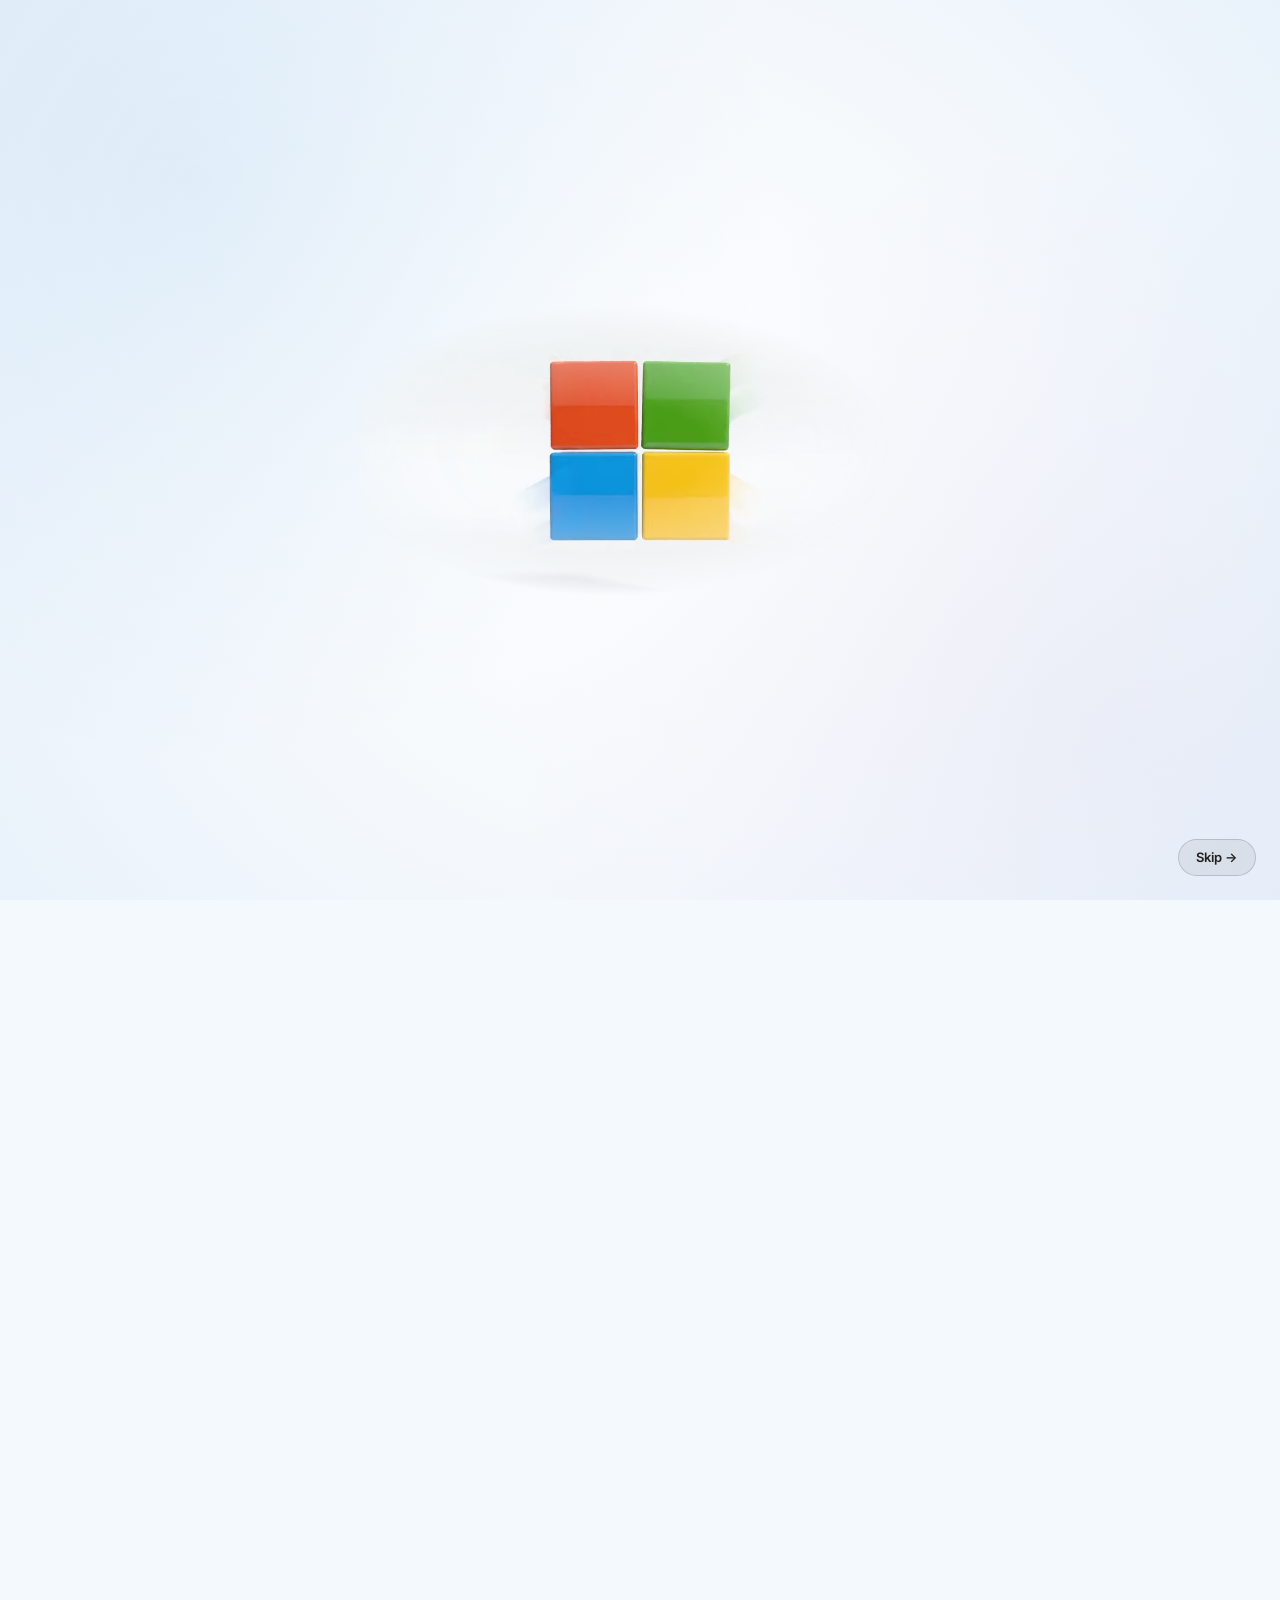
==== commit 265062fa: "updates" ====
--- a/MLSA x SCE/index.html
+++ b/MLSA x SCE/index.html
@@ -24,7 +24,7 @@
     "@type": "Organization",
     "name": "MLSA · Saranathan College of Engineering",
     "url": "https://mlsa-sce.vercel.app",
-    "logo": "https://mlsa-sce.vercel.app/assets/mlsa-badge.png",
+    "logo": "https://mlsa-sce.vercel.app/assets/Program-badge.png",
     "sameAs": ["https://www.instagram.com/mlsa_sce"]
   }
   </script>
@@ -33,7 +33,12 @@
   <meta property="og:type" content="website" />
   <meta property="og:title" content="MLSA · Saranathan College of Engineering" />
   <meta property="og:description" content="Official platform for the Microsoft Learn Student Ambassador chapter — daily updates, events, gallery, and registration." />
-  <meta property="og:image" content="https://mlsa-sce.vercel.app/assets/mlsa-badge.png" />
+  <meta property="og:image" content="https://mlsa-sce.vercel.app/assets/Program-badge.png" />
+  <meta property="og:image:secure_url" content="https://mlsa-sce.vercel.app/assets/Program-badge.png" />
+  <meta property="og:image:type" content="image/png" />
+  <meta property="og:image:width" content="696" />
+  <meta property="og:image:height" content="702" />
+  <meta property="og:image:alt" content="Microsoft Learn Student Ambassadors - Saranathan College of Engineering" />
   <meta property="og:url" content="https://mlsa-sce.vercel.app/" />
   <meta property="og:site_name" content="MLSA · SCE" />
 
@@ -41,7 +46,8 @@
   <meta name="twitter:card" content="summary_large_image" />
   <meta name="twitter:title" content="MLSA · Saranathan College of Engineering" />
   <meta name="twitter:description" content="Official platform for the Microsoft Learn Student Ambassador chapter — daily updates, events, gallery, and registration." />
-  <meta name="twitter:image" content="https://mlsa-sce.vercel.app/assets/mlsa-badge.png" />
+  <meta name="twitter:image" content="https://mlsa-sce.vercel.app/assets/Program-badge.png" />
+  <meta name="twitter:image:alt" content="Microsoft Learn Student Ambassadors - Saranathan College of Engineering" />
 
   <meta name="theme-color" content="#0078d4" />
 
@@ -49,7 +55,8 @@
   <link rel="preconnect" href="https://fonts.gstatic.com" crossorigin>
   <link href="https://cdn.jsdelivr.net/npm/bootstrap@5.3.3/dist/css/bootstrap.min.css" rel="stylesheet">
   <link href="https://cdn.jsdelivr.net/npm/bootstrap-icons@1.11.3/font/bootstrap-icons.min.css" rel="stylesheet">
-  <link rel="icon" type="image/png" href="assets/mlsa-badge.png">
+  <link rel="icon" type="image/png" href="assets/Program-badge.png?v=2">
+  <link rel="apple-touch-icon" href="assets/Program-badge.png">
   <link href="css/style.css?v=19" rel="stylesheet">
 
   <!-- Microsoft Clarity Analytics -->
@@ -93,6 +100,7 @@
   <!-- ============ SITE LOADER (plays once per session) ============ -->
   <div id="siteLoader" class="site-loader">
     <video id="loaderVideo" class="site-loader-video" autoplay muted playsinline webkit-playsinline x5-playsinline x5-video-player-type="h5" preload="auto">
+      <source src="assets/loader.webm" type="video/webm">
       <source src="assets/loader.mp4" type="video/mp4">
     </video>
     <button id="loaderSkip" class="site-loader-skip" type="button" aria-label="Skip intro">Skip &rarr;</button>
@@ -236,7 +244,10 @@
   <section id="about" class="container py-4 py-md-5">
     <div class="row align-items-center g-4 g-lg-5 justify-content-center">
       <div class="col-12 col-md-4 col-lg-3 text-center text-md-start">
-        <img src="assets/ms-sa.png" alt="Microsoft Learn Student Ambassador badge" class="img-fluid" style="max-width: 210px;">
+        <picture>
+          <source srcset="assets/ms-sa.webp" type="image/webp">
+          <img src="assets/ms-sa.png" alt="Microsoft Learn Student Ambassador badge" class="img-fluid" style="max-width: 210px;" loading="lazy" decoding="async">
+        </picture>
       </div>
       <div class="col-12 col-md-8 col-lg-7">
         <p class="text-fluent-primary fw-semibold small text-uppercase mb-1">About</p>
@@ -288,7 +299,10 @@
           </div>
         </div>
         <div class="col-12 col-md-4 col-lg-3 text-center order-1 order-md-2">
-          <img src="assets/Program-badge.png" alt="Microsoft Learn Student Ambassadors" class="img-fluid rounded-3" style="max-width: 180px;">
+          <picture>
+            <source srcset="assets/Program-badge.webp" type="image/webp">
+            <img src="assets/Program-badge.png" alt="Microsoft Learn Student Ambassadors" class="img-fluid rounded-3" style="max-width: 180px;" loading="lazy" decoding="async">
+          </picture>
         </div>
       </div>
     </div>
@@ -848,9 +862,9 @@
 
       <div class="text-center mt-4 pt-4 border-top">
         <div class="d-inline-flex align-items-center gap-3">
-          <img src="assets/college-logo.png" alt="Saranathan College of Engineering logo" class="footer-logo">
+          <img src="assets/college-logo.png" alt="Saranathan College of Engineering logo" class="footer-logo" loading="lazy" decoding="async">
           <span class="text-subtle small">×</span>
-          <img src="assets/mlsa-badge.png" alt="Microsoft Learn Student Ambassador badge" class="footer-logo">
+          <img src="assets/mlsa-badge.png" alt="Microsoft Learn Student Ambassador badge" class="footer-logo" loading="lazy" decoding="async">
         </div>
       </div>
     </div>
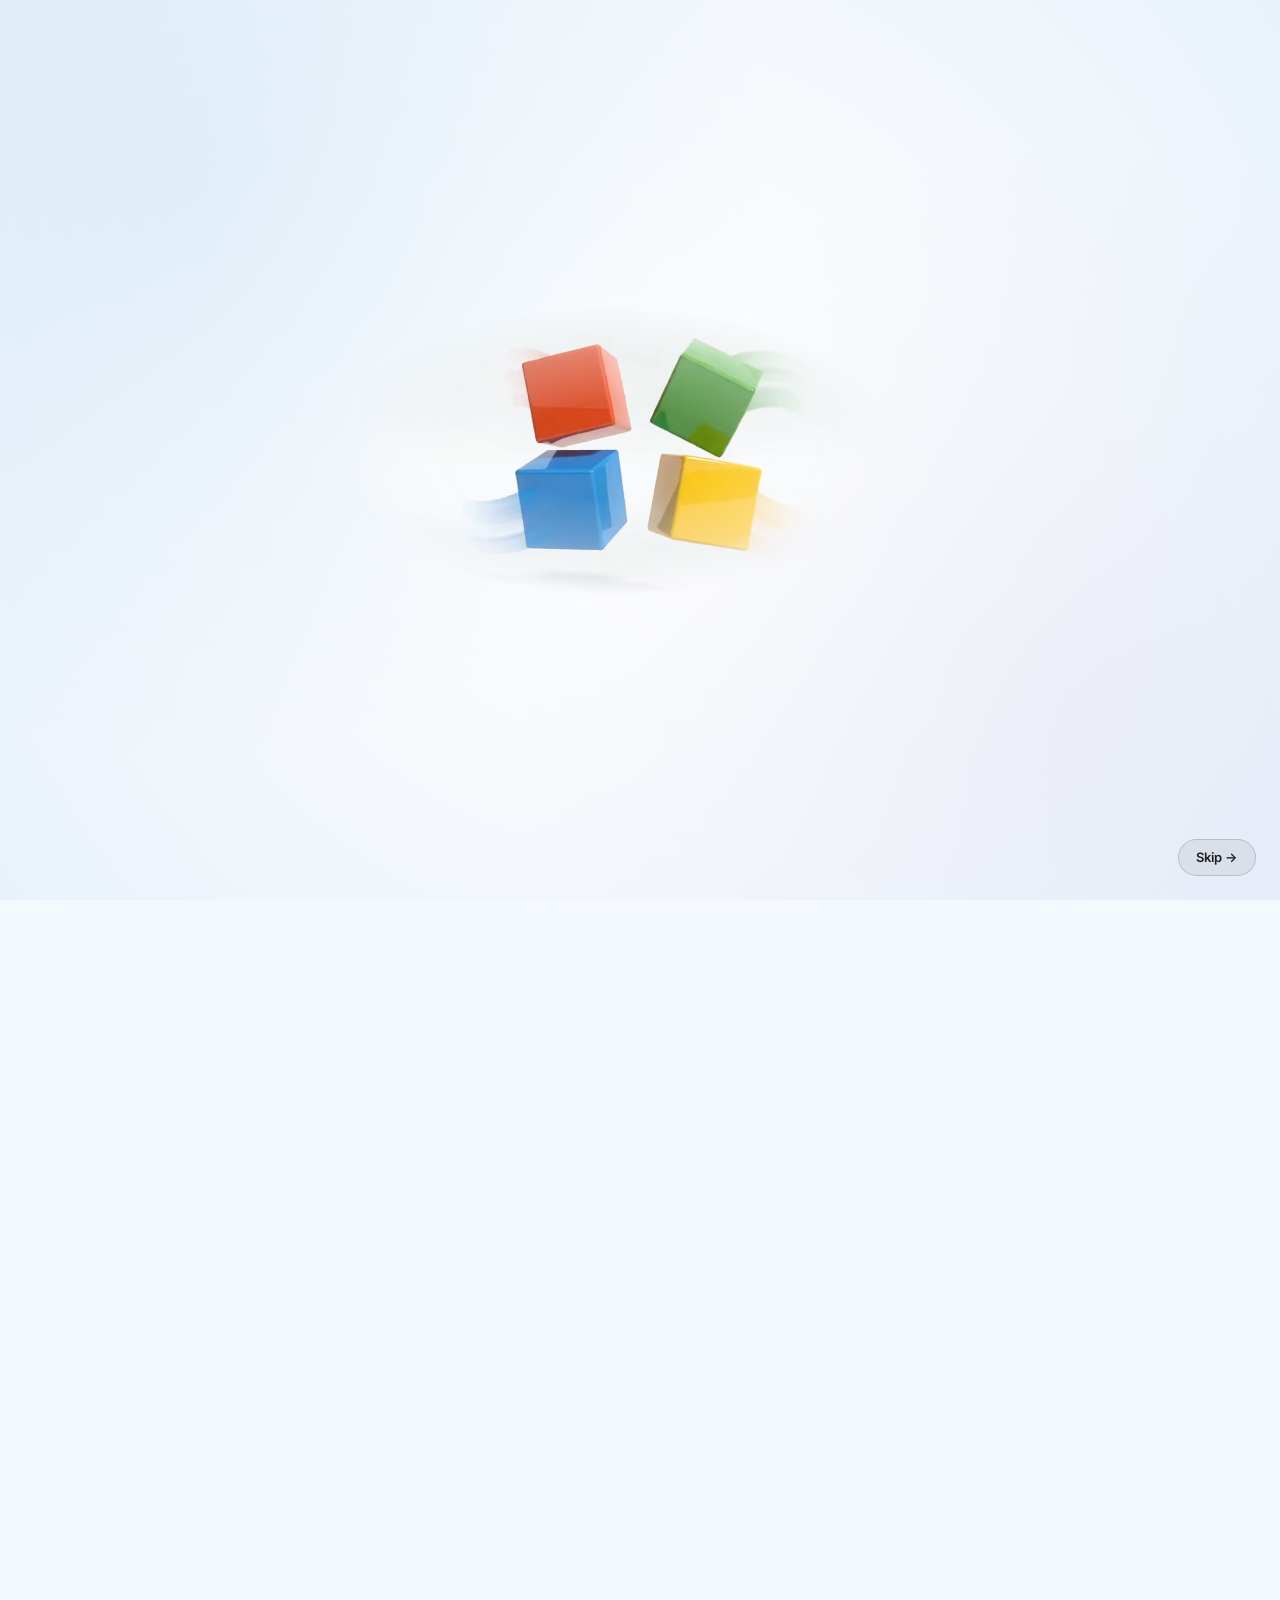
==== commit 016eca39: "UP" ====
--- a/MLSA x SCE/index.html
+++ b/MLSA x SCE/index.html
@@ -25,7 +25,7 @@
     "name": "MLSA · Saranathan College of Engineering",
     "url": "https://mlsa-sce.vercel.app",
     "logo": "https://mlsa-sce.vercel.app/assets/Program-badge.png",
-    "sameAs": ["https://www.instagram.com/mlsa_sce"]
+    "sameAs": ["https://www.instagram.com/msa_sce"]
   }
   </script>
 
@@ -780,7 +780,7 @@
       <div class="row g-4 justify-content-center mx-auto" style="max-width: 840px;">
         <!-- Instagram Card -->
         <div class="col-12 col-md-6 d-flex">
-          <a href="https://www.instagram.com/mlsa_sce?igsh=MTg5bWdjeHpqeXJidg==" target="_blank" rel="noopener" class="text-decoration-none text-reset w-100 d-flex">
+          <a href="https://www.instagram.com/msa_sce?psln=MTg5bWdjeHpqeXJidg==" target="_blank" rel="noopener" class="text-decoration-none text-reset w-100 d-flex">
             <div class="contact-card p-4 rounded-4 bg-white border h-100 w-100 d-flex flex-column justify-content-between text-start" style="
               border-color: rgba(225, 48, 108, 0.25) !important;
               box-shadow: 0 4px 16px rgba(0, 0, 0, 0.04);
@@ -789,7 +789,7 @@
               <div>
                 <div class="d-flex align-items-center justify-content-between mb-3">
                   <i class="bi bi-instagram fs-2 instagram-icon-gradient"></i>
-                  <span class="badge bg-danger-subtle text-danger border border-danger-subtle rounded-pill px-3 py-1 font-monospace" style="font-size: 11px;">@mlsa_sce</span>
+                  <span class="badge bg-danger-subtle text-danger border border-danger-subtle rounded-pill px-3 py-1 font-monospace" style="font-size: 11px;">@msa_sce</span>
                 </div>
                 <h3 class="h5 fw-bold text-dark mb-2">Follow our Instagram</h3>
                 <p class="text-secondary small mb-3">Catch real-time stories, workshop highlights, and event updates.</p>
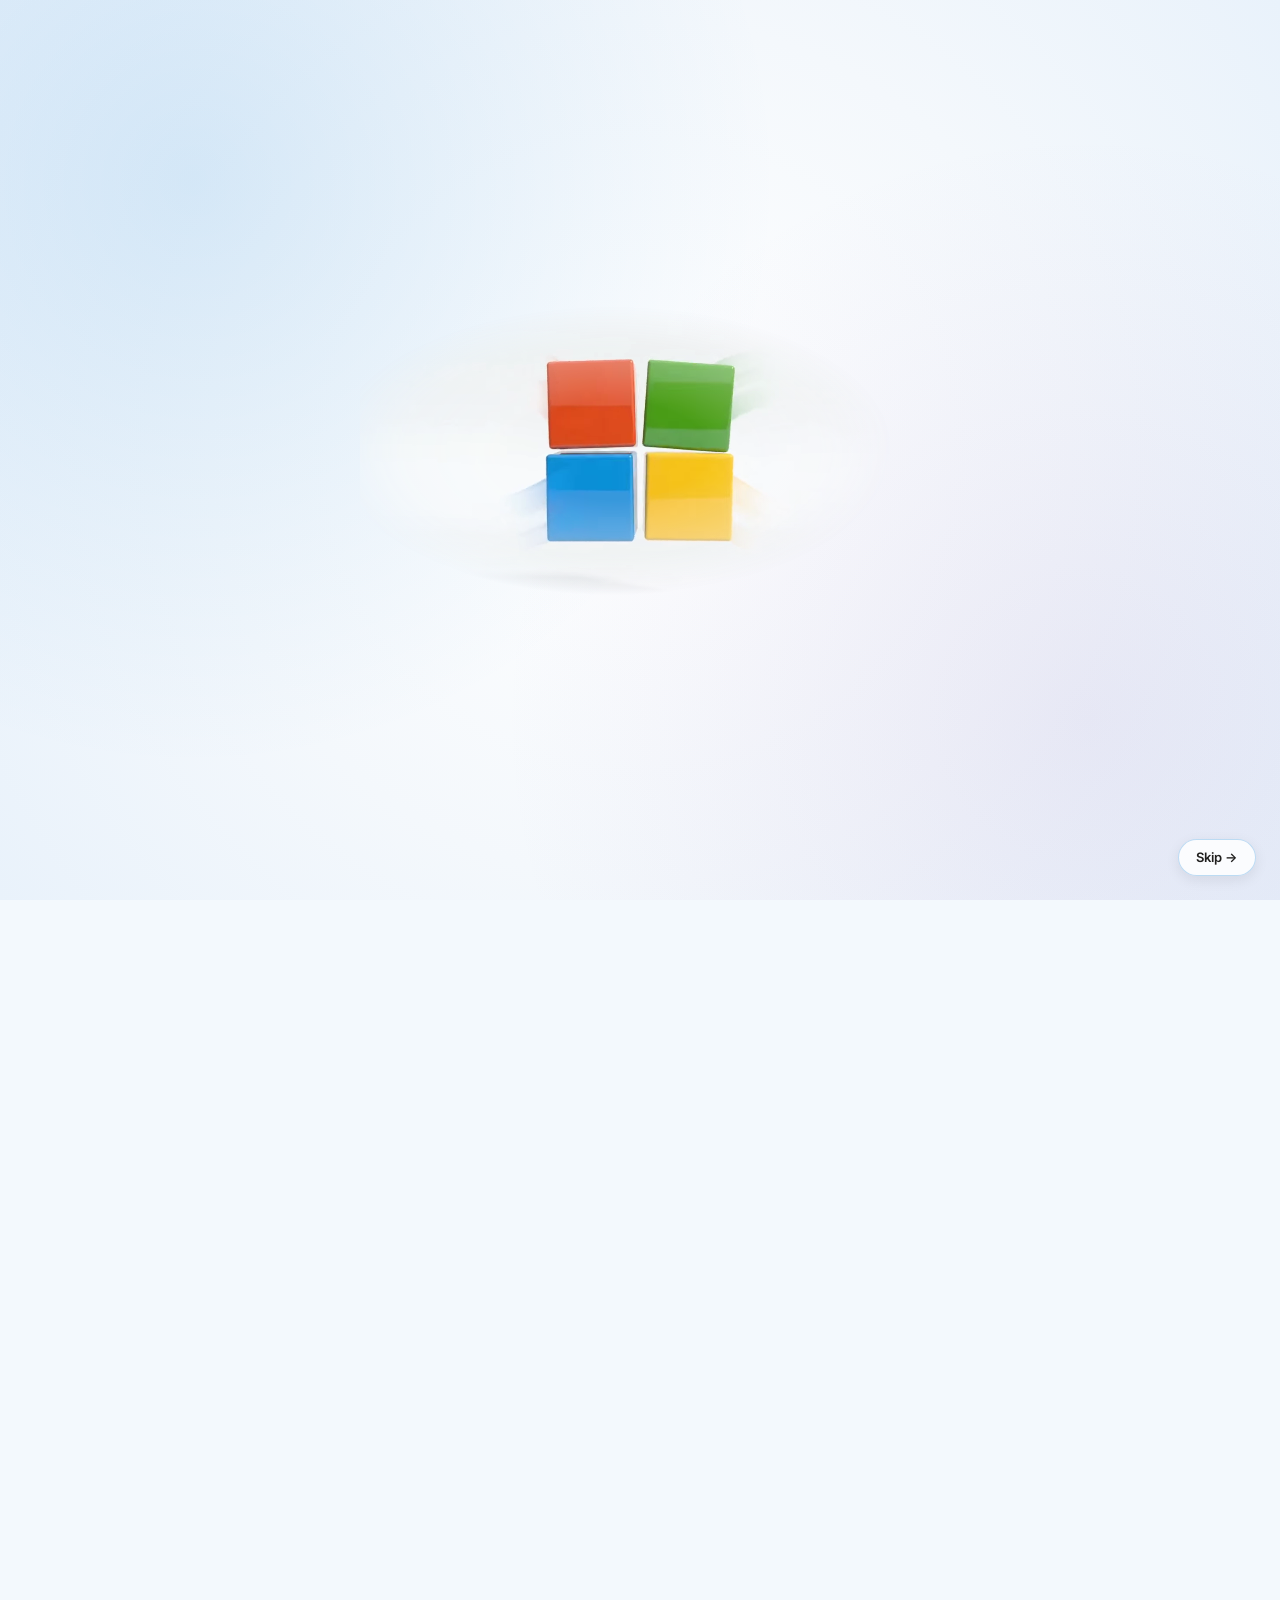
==== commit 5d9c261b: "updts" ====
--- a/MLSA x SCE/index.html
+++ b/MLSA x SCE/index.html
@@ -70,33 +70,53 @@
 </head>
 <body>
 
-  <!-- ============ PAGE LOAD SCREEN (shows instantly on slow connections) ============ -->
-  <div id="pageLoadScreen" style="
-    position:fixed;inset:0;z-index:99999;
-    display:flex;align-items:center;justify-content:center;flex-direction:column;gap:1.2rem;
-    background:#f3f9fd;
-    transition:opacity 0.4s ease,visibility 0.4s ease;
-  ">
-    <img src="assets/mlsa-badge.png" alt="MLSA" width="52" height="52" style="animation:plsPulse 1.5s ease-in-out infinite;">
-    <div style="
-      width:140px;height:3px;background:rgba(0,120,212,0.12);border-radius:4px;overflow:hidden;
-    ">
-      <div style="
-        width:40%;height:100%;background:linear-gradient(90deg,#0078d4,#005a9e);border-radius:4px;
-        animation:plsSlide 1.2s ease-in-out infinite;
-      "></div>
-    </div>
-    <style>
-      @keyframes plsPulse{0%,100%{opacity:.6;transform:scale(1)}50%{opacity:1;transform:scale(1.05)}}
-      @keyframes plsSlide{0%{transform:translateX(-100%)}50%{transform:translateX(150%)}100%{transform:translateX(350%)}}
-    </style>
+    <!-- ============ BRANDED CHAPTER PRELOADER ============ -->
+  <div id="pageLoadScreen" class="chapter-preloader">
+    <div class="preloader-ambient-mesh">
+      <div class="ambient-blob blob-azure"></div>
+      <div class="ambient-blob blob-purple"></div>
+    </div>
+    
+    <div class="preloader-card">
+      <div class="preloader-brand-row">
+        <picture>
+          <source srcset="assets/college-logo.webp" type="image/webp">
+          <img src="assets/college-logo.png" alt="Saranathan College of Engineering" class="preloader-badge preloader-sce" width="44" height="44">
+        </picture>
+        <span class="preloader-divider"></span>
+        <div class="preloader-emblem-wrap">
+          <picture>
+            <source srcset="assets/mlsa-badge.webp" type="image/webp">
+            <img src="assets/mlsa-badge.png" alt="Microsoft Learn Student Ambassadors" class="preloader-badge preloader-mlsa" width="48" height="48">
+          </picture>
+          <div class="preloader-halo"></div>
+        </div>
+      </div>
+      
+      <div class="preloader-text-group">
+        <h2 class="preloader-title">MLSA &middot; SCE</h2>
+        <p class="preloader-subtitle">Microsoft Learn Student Ambassadors</p>
+        <p class="preloader-dept">Saranathan College of Engineering &middot; AI &amp; DS</p>
+      </div>
+
+      <div class="preloader-bar-wrap">
+        <div class="preloader-bar"></div>
+      </div>
+
+      <div class="preloader-status-wrap">
+        <span class="preloader-status-dot"></span>
+        <span id="preloaderStatusText" class="preloader-status-text">Initializing Chapter Portal…</span>
+      </div>
+
+      <div class="preloader-ms-dots">
+        <span class="ms-dot dot-red"></span>
+        <span class="ms-dot dot-green"></span>
+        <span class="ms-dot dot-blue"></span>
+        <span class="ms-dot dot-yellow"></span>
+      </div>
+    </div>
   </div>
-  <script>
-    window.addEventListener("load",function(){
-      var s=document.getElementById("pageLoadScreen");
-      if(s){s.style.opacity="0";s.style.visibility="hidden";setTimeout(function(){s.remove()},500)}
-    });
-  </script>
+  <script src="js/preloader.js"></script>
   <!-- ============ SITE LOADER (plays once per session) ============ -->
   <div id="siteLoader" class="site-loader">
     <video id="loaderVideo" class="site-loader-video" autoplay muted playsinline webkit-playsinline x5-playsinline x5-video-player-type="h5" preload="auto">
--- a/MLSA x SCE/css/style.css
+++ b/MLSA x SCE/css/style.css
@@ -1648,14 +1648,300 @@
   height: 100vh !important;
 }
 
+/* ---------- Universal Branded Chapter Preloader ---------- */
+.chapter-preloader {
+  position: fixed;
+  inset: 0;
+  z-index: 99999;
+  display: flex;
+  align-items: center;
+  justify-content: center;
+  background: radial-gradient(circle at 50% 40%, #ffffff 0%, #f1f7fd 55%, #e6f1fb 100%);
+  overflow: hidden;
+  transition: opacity 0.5s cubic-bezier(0.16, 1, 0.3, 1),
+              visibility 0.5s cubic-bezier(0.16, 1, 0.3, 1),
+              transform 0.5s cubic-bezier(0.16, 1, 0.3, 1);
+  will-change: opacity, transform, visibility;
+}
+
+.chapter-preloader.is-hidden {
+  opacity: 0;
+  visibility: hidden;
+  transform: scale(1.025);
+  pointer-events: none;
+}
+
+.preloader-ambient-mesh {
+  position: absolute;
+  inset: 0;
+  pointer-events: none;
+  overflow: hidden;
+}
+
+.ambient-blob {
+  position: absolute;
+  border-radius: 50%;
+  filter: blur(80px);
+  opacity: 0.65;
+  animation: preloaderBlobDrift 8s infinite alternate ease-in-out;
+}
+
+.blob-azure {
+  width: 380px;
+  height: 380px;
+  top: -100px;
+  left: -80px;
+  background: radial-gradient(circle, rgba(0, 120, 212, 0.28) 0%, rgba(0, 199, 253, 0.08) 70%, transparent 100%);
+}
+
+.blob-purple {
+  width: 420px;
+  height: 420px;
+  bottom: -120px;
+  right: -80px;
+  background: radial-gradient(circle, rgba(135, 100, 184, 0.24) 0%, rgba(0, 120, 212, 0.06) 70%, transparent 100%);
+  animation-delay: -4s;
+}
+
+@keyframes preloaderBlobDrift {
+  0% { transform: translate(0, 0) scale(1); }
+  50% { transform: translate(30px, 20px) scale(1.08); }
+  100% { transform: translate(-20px, 35px) scale(0.95); }
+}
+
+.preloader-card {
+  position: relative;
+  z-index: 2;
+  background: rgba(255, 255, 255, 0.82);
+  backdrop-filter: blur(24px) saturate(160%);
+  -webkit-backdrop-filter: blur(24px) saturate(160%);
+  border: 1px solid rgba(0, 120, 212, 0.18);
+  box-shadow:
+    0 24px 64px rgba(0, 32, 96, 0.12),
+    0 4px 16px rgba(0, 120, 212, 0.06),
+    0 0 0 1px rgba(255, 255, 255, 0.8) inset;
+  border-radius: 28px;
+  padding: 2.2rem 2.4rem;
+  width: 90%;
+  max-width: 380px;
+  display: flex;
+  flex-direction: column;
+  align-items: center;
+  text-align: center;
+  gap: 1.1rem;
+  animation: preloaderCardEnter 0.6s cubic-bezier(0.16, 1, 0.3, 1) both;
+}
+
+@keyframes preloaderCardEnter {
+  from {
+    opacity: 0;
+    transform: translateY(14px) scale(0.96);
+  }
+  to {
+    opacity: 1;
+    transform: translateY(0) scale(1);
+  }
+}
+
+.preloader-brand-row {
+  display: flex;
+  align-items: center;
+  justify-content: center;
+  gap: 1rem;
+}
+
+.preloader-badge {
+  object-fit: contain;
+  transition: transform 0.3s ease;
+}
+
+.preloader-sce {
+  height: 44px;
+  width: auto;
+  filter: drop-shadow(0 4px 8px rgba(0, 0, 0, 0.06));
+}
+
+.preloader-divider {
+  width: 1px;
+  height: 32px;
+  background: linear-gradient(180deg, rgba(0, 120, 212, 0.05), rgba(0, 120, 212, 0.3), rgba(0, 120, 212, 0.05));
+}
+
+.preloader-emblem-wrap {
+  position: relative;
+  display: flex;
+  align-items: center;
+  justify-content: center;
+}
+
+.preloader-mlsa {
+  height: 48px;
+  width: auto;
+  position: relative;
+  z-index: 2;
+  filter: drop-shadow(0 6px 14px rgba(0, 120, 212, 0.25));
+  animation: preloaderBadgePulse 2.4s ease-in-out infinite;
+}
+
+.preloader-halo {
+  position: absolute;
+  inset: -6px;
+  border-radius: 50%;
+  background: radial-gradient(circle, rgba(0, 120, 212, 0.35) 0%, transparent 70%);
+  z-index: 1;
+  animation: preloaderHaloPulse 2.4s ease-in-out infinite;
+}
+
+@keyframes preloaderBadgePulse {
+  0%, 100% { transform: scale(1); }
+  50% { transform: scale(1.05); }
+}
+
+@keyframes preloaderHaloPulse {
+  0%, 100% { transform: scale(0.9); opacity: 0.4; }
+  50% { transform: scale(1.25); opacity: 0.9; }
+}
+
+.preloader-text-group {
+  display: flex;
+  flex-direction: column;
+  gap: 0.2rem;
+}
+
+.preloader-title {
+  font-size: 1.25rem;
+  font-weight: 800;
+  letter-spacing: -0.3px;
+  margin: 0;
+  background: linear-gradient(135deg, #002050 0%, #0078d4 100%);
+  -webkit-background-clip: text;
+  -webkit-text-fill-color: transparent;
+}
+
+.preloader-subtitle {
+  font-size: 0.78rem;
+  font-weight: 600;
+  color: #0078d4;
+  margin: 0;
+  letter-spacing: 0.3px;
+  text-transform: uppercase;
+}
+
+.preloader-dept {
+  font-size: 0.72rem;
+  color: #605e5c;
+  margin: 0;
+  font-weight: 500;
+}
+
+.preloader-bar-wrap {
+  width: 100%;
+  max-width: 200px;
+  height: 4px;
+  background: rgba(0, 120, 212, 0.12);
+  border-radius: 99px;
+  overflow: hidden;
+  position: relative;
+  margin: 0.3rem 0 0.1rem;
+}
+
+.preloader-bar {
+  width: 50%;
+  height: 100%;
+  background: linear-gradient(90deg, #0078d4 0%, #00c7fd 50%, #8764b8 100%);
+  border-radius: 99px;
+  box-shadow: 0 0 10px rgba(0, 120, 212, 0.7);
+  animation: preloaderBarSlide 1.4s cubic-bezier(0.4, 0, 0.2, 1) infinite;
+}
+
+@keyframes preloaderBarSlide {
+  0% { transform: translateX(-120%); width: 30%; }
+  50% { transform: translateX(110%); width: 55%; }
+  100% { transform: translateX(300%); width: 30%; }
+}
+
+.preloader-status-wrap {
+  display: flex;
+  align-items: center;
+  gap: 0.45rem;
+}
+
+.preloader-status-dot {
+  width: 6px;
+  height: 6px;
+  border-radius: 50%;
+  background: #107c10;
+  box-shadow: 0 0 8px rgba(16, 124, 16, 0.6);
+  animation: preloaderStatusDotGlow 1.4s infinite alternate;
+}
+
+@keyframes preloaderStatusDotGlow {
+  from { opacity: 0.5; transform: scale(0.85); }
+  to { opacity: 1; transform: scale(1.15); }
+}
+
+.preloader-status-text {
+  font-size: 0.72rem;
+  font-family: 'SF Mono', 'Segoe UI Mono', monospace;
+  font-weight: 600;
+  color: #605e5c;
+  letter-spacing: 0.2px;
+  transition: opacity 0.2s ease;
+  min-height: 1.1rem;
+}
+
+.preloader-ms-dots {
+  display: flex;
+  align-items: center;
+  gap: 6px;
+  padding-top: 0.2rem;
+}
+
+.ms-dot {
+  width: 7px;
+  height: 7px;
+  border-radius: 2px;
+  animation: msDotPulse 1.4s ease-in-out infinite;
+}
+
+.dot-red { background: #f25022; animation-delay: 0s; }
+.dot-green { background: #7fba00; animation-delay: 0.15s; }
+.dot-blue { background: #00a4ef; animation-delay: 0.3s; }
+.dot-yellow { background: #ffb900; animation-delay: 0.45s; }
+
+@keyframes msDotPulse {
+  0%, 100% { transform: scale(0.85); opacity: 0.5; }
+  50% { transform: scale(1.25); opacity: 1; }
+}
+
+@media (max-width: 576px) {
+  .preloader-card {
+    padding: 1.8rem 1.6rem;
+    max-width: 320px;
+    gap: 0.9rem;
+  }
+  .preloader-title {
+    font-size: 1.15rem;
+  }
+  .preloader-subtitle {
+    font-size: 0.72rem;
+  }
+  .preloader-sce {
+    height: 38px;
+  }
+  .preloader-mlsa {
+    height: 42px;
+  }
+}
+
 /* ---------- Site loader (video intro, shown once per session) ---------- */
 .site-loader {
   position: fixed;
   inset: 0;
   z-index: 99999;
   background:
-    radial-gradient(circle at 15% 20%, rgba(0, 120, 212, 0.07) 0%, transparent 45%),
-    radial-gradient(circle at 85% 80%, rgba(135, 100, 184, 0.06) 0%, transparent 45%),
+    radial-gradient(circle at 15% 20%, rgba(0, 120, 212, 0.12) 0%, transparent 45%),
+    radial-gradient(circle at 85% 80%, rgba(135, 100, 184, 0.10) 0%, transparent 45%),
     radial-gradient(circle at 50% 50%, #ffffff 0%, #f4f8fc 55%, #e9f2fb 100%);
   display: flex;
   align-items: center;
@@ -1703,37 +1989,58 @@
   position: absolute;
   bottom: 24px;
   right: 24px;
-  background: rgba(0, 0, 0, 0.06);
+  background: rgba(255, 255, 255, 0.85);
   color: var(--fluent-ink);
-  border: 1px solid rgba(0, 0, 0, 0.15);
+  border: 1px solid rgba(0, 120, 212, 0.25);
+  box-shadow: 0 4px 14px rgba(0, 0, 0, 0.08);
   border-radius: 999px;
   padding: 0.5rem 1.1rem;
   font-size: 13px;
   font-weight: 600;
-  backdrop-filter: blur(4px);
+  backdrop-filter: blur(8px);
+  -webkit-backdrop-filter: blur(8px);
   transition: background-color 0.2s ease, transform 0.2s var(--ease-standard);
 }
 
 .site-loader-skip:hover {
-  background: rgba(0, 0, 0, 0.12);
+  background: #ffffff;
+  border-color: var(--fluent-primary);
   transform: translateX(4px);
 }
 
-/* ---------- Hero: staggered fade-up entrance on page load ---------- */
-/* ---------- Page Transitions Overlay ---------- */
+/* ---------- Page Transitions Overlay with Top Energy Bar ---------- */
 .page-transition-overlay {
   position: fixed;
   inset: 0;
-  z-index: 9990;
-  background: #ffffff;
+  z-index: 99990;
+  background: rgba(243, 249, 253, 0.45);
+  backdrop-filter: blur(8px);
+  -webkit-backdrop-filter: blur(8px);
   pointer-events: none;
   opacity: 0;
-  transition: opacity 0.3s var(--ease-standard);
+  transition: opacity 0.25s var(--ease-standard);
+}
+
+.page-transition-overlay::before {
+  content: '';
+  position: absolute;
+  top: 0;
+  left: 0;
+  height: 3px;
+  width: 100%;
+  background: linear-gradient(90deg, #0078d4, #00c7fd, #8764b8);
+  box-shadow: 0 0 12px rgba(0, 120, 212, 0.8), 0 0 4px #00c7fd;
+  transform: translateX(-100%);
+  transition: transform 0.35s cubic-bezier(0.16, 1, 0.3, 1);
 }
 
 .page-transition-overlay.is-active {
   opacity: 1;
   pointer-events: all;
+}
+
+.page-transition-overlay.is-active::before {
+  transform: translateX(0%);
 }
 
 /* ---------- Smooth scroll overrides for Lenis ---------- */
@@ -3989,4 +4296,4 @@
 .initiative-icon-badge.green {
   background: rgba(37, 211, 102, 0.12);
   color: #059669;
-}+}
--- a/MLSA x SCE/css/style.css
+++ b/MLSA x SCE/css/style.css
@@ -1648,14 +1648,300 @@
   height: 100vh !important;
 }
 
+/* ---------- Universal Branded Chapter Preloader ---------- */
+.chapter-preloader {
+  position: fixed;
+  inset: 0;
+  z-index: 99999;
+  display: flex;
+  align-items: center;
+  justify-content: center;
+  background: radial-gradient(circle at 50% 40%, #ffffff 0%, #f1f7fd 55%, #e6f1fb 100%);
+  overflow: hidden;
+  transition: opacity 0.5s cubic-bezier(0.16, 1, 0.3, 1),
+              visibility 0.5s cubic-bezier(0.16, 1, 0.3, 1),
+              transform 0.5s cubic-bezier(0.16, 1, 0.3, 1);
+  will-change: opacity, transform, visibility;
+}
+
+.chapter-preloader.is-hidden {
+  opacity: 0;
+  visibility: hidden;
+  transform: scale(1.025);
+  pointer-events: none;
+}
+
+.preloader-ambient-mesh {
+  position: absolute;
+  inset: 0;
+  pointer-events: none;
+  overflow: hidden;
+}
+
+.ambient-blob {
+  position: absolute;
+  border-radius: 50%;
+  filter: blur(80px);
+  opacity: 0.65;
+  animation: preloaderBlobDrift 8s infinite alternate ease-in-out;
+}
+
+.blob-azure {
+  width: 380px;
+  height: 380px;
+  top: -100px;
+  left: -80px;
+  background: radial-gradient(circle, rgba(0, 120, 212, 0.28) 0%, rgba(0, 199, 253, 0.08) 70%, transparent 100%);
+}
+
+.blob-purple {
+  width: 420px;
+  height: 420px;
+  bottom: -120px;
+  right: -80px;
+  background: radial-gradient(circle, rgba(135, 100, 184, 0.24) 0%, rgba(0, 120, 212, 0.06) 70%, transparent 100%);
+  animation-delay: -4s;
+}
+
+@keyframes preloaderBlobDrift {
+  0% { transform: translate(0, 0) scale(1); }
+  50% { transform: translate(30px, 20px) scale(1.08); }
+  100% { transform: translate(-20px, 35px) scale(0.95); }
+}
+
+.preloader-card {
+  position: relative;
+  z-index: 2;
+  background: rgba(255, 255, 255, 0.82);
+  backdrop-filter: blur(24px) saturate(160%);
+  -webkit-backdrop-filter: blur(24px) saturate(160%);
+  border: 1px solid rgba(0, 120, 212, 0.18);
+  box-shadow:
+    0 24px 64px rgba(0, 32, 96, 0.12),
+    0 4px 16px rgba(0, 120, 212, 0.06),
+    0 0 0 1px rgba(255, 255, 255, 0.8) inset;
+  border-radius: 28px;
+  padding: 2.2rem 2.4rem;
+  width: 90%;
+  max-width: 380px;
+  display: flex;
+  flex-direction: column;
+  align-items: center;
+  text-align: center;
+  gap: 1.1rem;
+  animation: preloaderCardEnter 0.6s cubic-bezier(0.16, 1, 0.3, 1) both;
+}
+
+@keyframes preloaderCardEnter {
+  from {
+    opacity: 0;
+    transform: translateY(14px) scale(0.96);
+  }
+  to {
+    opacity: 1;
+    transform: translateY(0) scale(1);
+  }
+}
+
+.preloader-brand-row {
+  display: flex;
+  align-items: center;
+  justify-content: center;
+  gap: 1rem;
+}
+
+.preloader-badge {
+  object-fit: contain;
+  transition: transform 0.3s ease;
+}
+
+.preloader-sce {
+  height: 44px;
+  width: auto;
+  filter: drop-shadow(0 4px 8px rgba(0, 0, 0, 0.06));
+}
+
+.preloader-divider {
+  width: 1px;
+  height: 32px;
+  background: linear-gradient(180deg, rgba(0, 120, 212, 0.05), rgba(0, 120, 212, 0.3), rgba(0, 120, 212, 0.05));
+}
+
+.preloader-emblem-wrap {
+  position: relative;
+  display: flex;
+  align-items: center;
+  justify-content: center;
+}
+
+.preloader-mlsa {
+  height: 48px;
+  width: auto;
+  position: relative;
+  z-index: 2;
+  filter: drop-shadow(0 6px 14px rgba(0, 120, 212, 0.25));
+  animation: preloaderBadgePulse 2.4s ease-in-out infinite;
+}
+
+.preloader-halo {
+  position: absolute;
+  inset: -6px;
+  border-radius: 50%;
+  background: radial-gradient(circle, rgba(0, 120, 212, 0.35) 0%, transparent 70%);
+  z-index: 1;
+  animation: preloaderHaloPulse 2.4s ease-in-out infinite;
+}
+
+@keyframes preloaderBadgePulse {
+  0%, 100% { transform: scale(1); }
+  50% { transform: scale(1.05); }
+}
+
+@keyframes preloaderHaloPulse {
+  0%, 100% { transform: scale(0.9); opacity: 0.4; }
+  50% { transform: scale(1.25); opacity: 0.9; }
+}
+
+.preloader-text-group {
+  display: flex;
+  flex-direction: column;
+  gap: 0.2rem;
+}
+
+.preloader-title {
+  font-size: 1.25rem;
+  font-weight: 800;
+  letter-spacing: -0.3px;
+  margin: 0;
+  background: linear-gradient(135deg, #002050 0%, #0078d4 100%);
+  -webkit-background-clip: text;
+  -webkit-text-fill-color: transparent;
+}
+
+.preloader-subtitle {
+  font-size: 0.78rem;
+  font-weight: 600;
+  color: #0078d4;
+  margin: 0;
+  letter-spacing: 0.3px;
+  text-transform: uppercase;
+}
+
+.preloader-dept {
+  font-size: 0.72rem;
+  color: #605e5c;
+  margin: 0;
+  font-weight: 500;
+}
+
+.preloader-bar-wrap {
+  width: 100%;
+  max-width: 200px;
+  height: 4px;
+  background: rgba(0, 120, 212, 0.12);
+  border-radius: 99px;
+  overflow: hidden;
+  position: relative;
+  margin: 0.3rem 0 0.1rem;
+}
+
+.preloader-bar {
+  width: 50%;
+  height: 100%;
+  background: linear-gradient(90deg, #0078d4 0%, #00c7fd 50%, #8764b8 100%);
+  border-radius: 99px;
+  box-shadow: 0 0 10px rgba(0, 120, 212, 0.7);
+  animation: preloaderBarSlide 1.4s cubic-bezier(0.4, 0, 0.2, 1) infinite;
+}
+
+@keyframes preloaderBarSlide {
+  0% { transform: translateX(-120%); width: 30%; }
+  50% { transform: translateX(110%); width: 55%; }
+  100% { transform: translateX(300%); width: 30%; }
+}
+
+.preloader-status-wrap {
+  display: flex;
+  align-items: center;
+  gap: 0.45rem;
+}
+
+.preloader-status-dot {
+  width: 6px;
+  height: 6px;
+  border-radius: 50%;
+  background: #107c10;
+  box-shadow: 0 0 8px rgba(16, 124, 16, 0.6);
+  animation: preloaderStatusDotGlow 1.4s infinite alternate;
+}
+
+@keyframes preloaderStatusDotGlow {
+  from { opacity: 0.5; transform: scale(0.85); }
+  to { opacity: 1; transform: scale(1.15); }
+}
+
+.preloader-status-text {
+  font-size: 0.72rem;
+  font-family: 'SF Mono', 'Segoe UI Mono', monospace;
+  font-weight: 600;
+  color: #605e5c;
+  letter-spacing: 0.2px;
+  transition: opacity 0.2s ease;
+  min-height: 1.1rem;
+}
+
+.preloader-ms-dots {
+  display: flex;
+  align-items: center;
+  gap: 6px;
+  padding-top: 0.2rem;
+}
+
+.ms-dot {
+  width: 7px;
+  height: 7px;
+  border-radius: 2px;
+  animation: msDotPulse 1.4s ease-in-out infinite;
+}
+
+.dot-red { background: #f25022; animation-delay: 0s; }
+.dot-green { background: #7fba00; animation-delay: 0.15s; }
+.dot-blue { background: #00a4ef; animation-delay: 0.3s; }
+.dot-yellow { background: #ffb900; animation-delay: 0.45s; }
+
+@keyframes msDotPulse {
+  0%, 100% { transform: scale(0.85); opacity: 0.5; }
+  50% { transform: scale(1.25); opacity: 1; }
+}
+
+@media (max-width: 576px) {
+  .preloader-card {
+    padding: 1.8rem 1.6rem;
+    max-width: 320px;
+    gap: 0.9rem;
+  }
+  .preloader-title {
+    font-size: 1.15rem;
+  }
+  .preloader-subtitle {
+    font-size: 0.72rem;
+  }
+  .preloader-sce {
+    height: 38px;
+  }
+  .preloader-mlsa {
+    height: 42px;
+  }
+}
+
 /* ---------- Site loader (video intro, shown once per session) ---------- */
 .site-loader {
   position: fixed;
   inset: 0;
   z-index: 99999;
   background:
-    radial-gradient(circle at 15% 20%, rgba(0, 120, 212, 0.07) 0%, transparent 45%),
-    radial-gradient(circle at 85% 80%, rgba(135, 100, 184, 0.06) 0%, transparent 45%),
+    radial-gradient(circle at 15% 20%, rgba(0, 120, 212, 0.12) 0%, transparent 45%),
+    radial-gradient(circle at 85% 80%, rgba(135, 100, 184, 0.10) 0%, transparent 45%),
     radial-gradient(circle at 50% 50%, #ffffff 0%, #f4f8fc 55%, #e9f2fb 100%);
   display: flex;
   align-items: center;
@@ -1703,37 +1989,58 @@
   position: absolute;
   bottom: 24px;
   right: 24px;
-  background: rgba(0, 0, 0, 0.06);
+  background: rgba(255, 255, 255, 0.85);
   color: var(--fluent-ink);
-  border: 1px solid rgba(0, 0, 0, 0.15);
+  border: 1px solid rgba(0, 120, 212, 0.25);
+  box-shadow: 0 4px 14px rgba(0, 0, 0, 0.08);
   border-radius: 999px;
   padding: 0.5rem 1.1rem;
   font-size: 13px;
   font-weight: 600;
-  backdrop-filter: blur(4px);
+  backdrop-filter: blur(8px);
+  -webkit-backdrop-filter: blur(8px);
   transition: background-color 0.2s ease, transform 0.2s var(--ease-standard);
 }
 
 .site-loader-skip:hover {
-  background: rgba(0, 0, 0, 0.12);
+  background: #ffffff;
+  border-color: var(--fluent-primary);
   transform: translateX(4px);
 }
 
-/* ---------- Hero: staggered fade-up entrance on page load ---------- */
-/* ---------- Page Transitions Overlay ---------- */
+/* ---------- Page Transitions Overlay with Top Energy Bar ---------- */
 .page-transition-overlay {
   position: fixed;
   inset: 0;
-  z-index: 9990;
-  background: #ffffff;
+  z-index: 99990;
+  background: rgba(243, 249, 253, 0.45);
+  backdrop-filter: blur(8px);
+  -webkit-backdrop-filter: blur(8px);
   pointer-events: none;
   opacity: 0;
-  transition: opacity 0.3s var(--ease-standard);
+  transition: opacity 0.25s var(--ease-standard);
+}
+
+.page-transition-overlay::before {
+  content: '';
+  position: absolute;
+  top: 0;
+  left: 0;
+  height: 3px;
+  width: 100%;
+  background: linear-gradient(90deg, #0078d4, #00c7fd, #8764b8);
+  box-shadow: 0 0 12px rgba(0, 120, 212, 0.8), 0 0 4px #00c7fd;
+  transform: translateX(-100%);
+  transition: transform 0.35s cubic-bezier(0.16, 1, 0.3, 1);
 }
 
 .page-transition-overlay.is-active {
   opacity: 1;
   pointer-events: all;
+}
+
+.page-transition-overlay.is-active::before {
+  transform: translateX(0%);
 }
 
 /* ---------- Smooth scroll overrides for Lenis ---------- */
@@ -3989,4 +4296,4 @@
 .initiative-icon-badge.green {
   background: rgba(37, 211, 102, 0.12);
   color: #059669;
-}+}
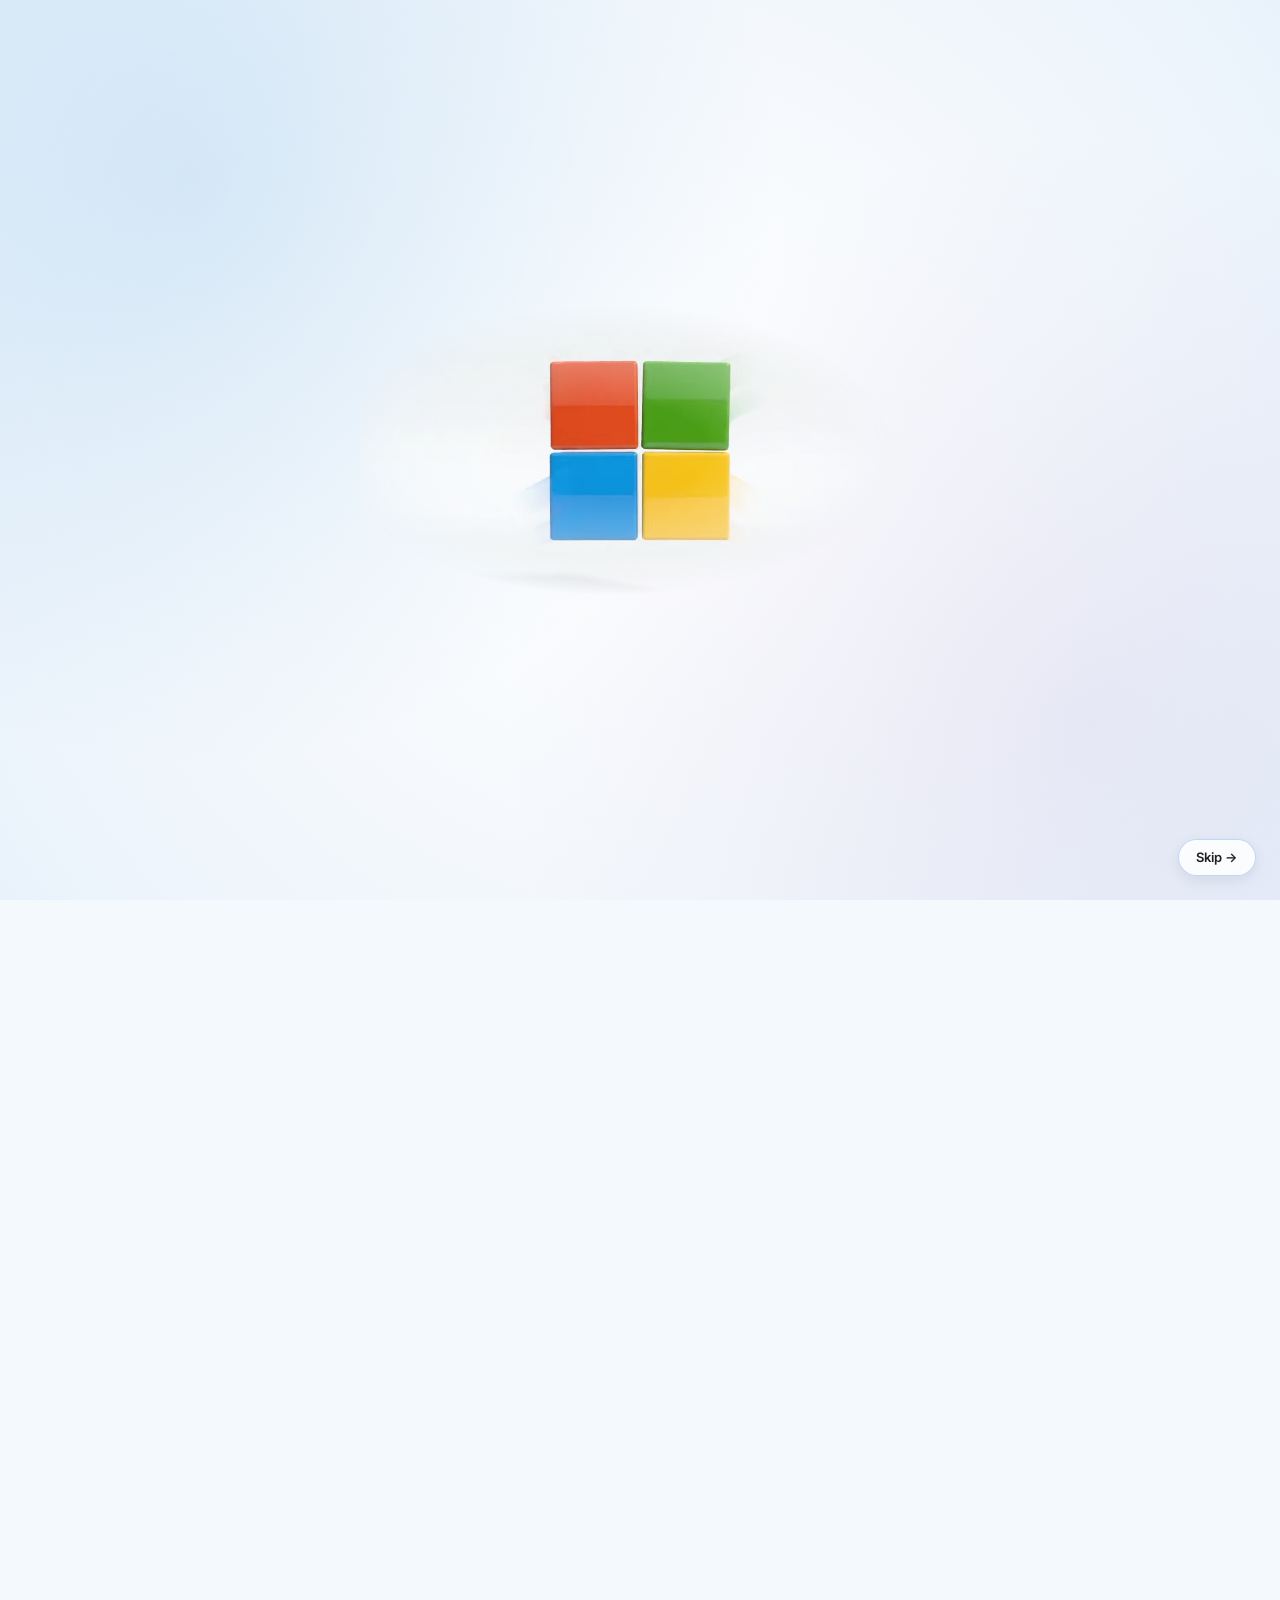
==== commit a14abcb7: "updates" ====
--- a/MLSA x SCE/index.html
+++ b/MLSA x SCE/index.html
@@ -5,7 +5,7 @@
   <meta charset="UTF-8" />
   <meta name="viewport" content="width=device-width, initial-scale=1.0" />
   <title>MLSA - Saranathan College of Engineering</title>
-  <meta name="description" content="Official platform for the Microsoft Learn Student Ambassador chapter — daily updates, events, and registration." />
+  <meta name="description" content="Official platform for the Microsoft Student Ambassador chapter — daily updates, events, and registration." />
 
   <!-- Preload Critical Assets -->
   <link rel="preload" href="assets/mlsa-badge.png" as="image">
@@ -32,22 +32,22 @@
   <!-- Open Graph (WhatsApp, LinkedIn, Facebook) -->
   <meta property="og:type" content="website" />
   <meta property="og:title" content="MLSA · Saranathan College of Engineering" />
-  <meta property="og:description" content="Official platform for the Microsoft Learn Student Ambassador chapter — daily updates, events, gallery, and registration." />
+  <meta property="og:description" content="Official platform for the Microsoft Student Ambassador chapter — daily updates, events, gallery, and registration." />
   <meta property="og:image" content="https://mlsa-sce.vercel.app/assets/Program-badge.png" />
   <meta property="og:image:secure_url" content="https://mlsa-sce.vercel.app/assets/Program-badge.png" />
   <meta property="og:image:type" content="image/png" />
   <meta property="og:image:width" content="696" />
   <meta property="og:image:height" content="702" />
-  <meta property="og:image:alt" content="Microsoft Learn Student Ambassadors - Saranathan College of Engineering" />
+  <meta property="og:image:alt" content="Microsoft Student Ambassadors - Saranathan College of Engineering" />
   <meta property="og:url" content="https://mlsa-sce.vercel.app/" />
   <meta property="og:site_name" content="MLSA · SCE" />
 
   <!-- Twitter Card -->
   <meta name="twitter:card" content="summary_large_image" />
   <meta name="twitter:title" content="MLSA · Saranathan College of Engineering" />
-  <meta name="twitter:description" content="Official platform for the Microsoft Learn Student Ambassador chapter — daily updates, events, gallery, and registration." />
+  <meta name="twitter:description" content="Official platform for the Microsoft Student Ambassador chapter — daily updates, events, gallery, and registration." />
   <meta name="twitter:image" content="https://mlsa-sce.vercel.app/assets/Program-badge.png" />
-  <meta name="twitter:image:alt" content="Microsoft Learn Student Ambassadors - Saranathan College of Engineering" />
+  <meta name="twitter:image:alt" content="Microsoft Student Ambassadors - Saranathan College of Engineering" />
 
   <meta name="theme-color" content="#0078d4" />
 
@@ -87,7 +87,7 @@
         <div class="preloader-emblem-wrap">
           <picture>
             <source srcset="assets/mlsa-badge.webp" type="image/webp">
-            <img src="assets/mlsa-badge.png" alt="Microsoft Learn Student Ambassadors" class="preloader-badge preloader-mlsa" width="48" height="48">
+            <img src="assets/mlsa-badge.png" alt="Microsoft Student Ambassadors" class="preloader-badge preloader-mlsa" width="48" height="48">
           </picture>
           <div class="preloader-halo"></div>
         </div>
@@ -95,7 +95,7 @@
       
       <div class="preloader-text-group">
         <h2 class="preloader-title">MLSA &middot; SCE</h2>
-        <p class="preloader-subtitle">Microsoft Learn Student Ambassadors</p>
+        <p class="preloader-subtitle">Microsoft Student Ambassadors</p>
         <p class="preloader-dept">Saranathan College of Engineering &middot; AI &amp; DS</p>
       </div>
 
@@ -135,7 +135,7 @@
       <a class="navbar-brand" href="index.html">
         <img src="assets/college-logo.png" alt="Saranathan College of Engineering logo" class="brand-badge brand-sce">
         <span class="brand-divider d-none d-md-inline-block"></span>
-        <img src="assets/mlsa-badge.png" alt="Microsoft Learn Student Ambassador badge" class="brand-badge brand-mlsa">
+        <img src="assets/mlsa-badge.png" alt="Microsoft Student Ambassador badge" class="brand-badge brand-mlsa">
         <span class="brand-text">
           <span class="title d-block">MLSA &middot; SCE</span>
           <span class="subtitle d-none d-sm-block">Dept. of AI &amp; Data Science</span>
@@ -266,14 +266,14 @@
       <div class="col-12 col-md-4 col-lg-3 text-center text-md-start">
         <picture>
           <source srcset="assets/ms-sa.webp" type="image/webp">
-          <img src="assets/ms-sa.png" alt="Microsoft Learn Student Ambassador badge" class="img-fluid" style="max-width: 210px;" loading="lazy" decoding="async">
+          <img src="assets/ms-sa.png" alt="Microsoft Student Ambassador badge" class="img-fluid" style="max-width: 210px;" loading="lazy" decoding="async">
         </picture>
       </div>
       <div class="col-12 col-md-8 col-lg-7">
         <p class="text-fluent-primary fw-semibold small text-uppercase mb-1">About</p>
         <h2 class="h3 fw-bold mb-3">The Chapter</h2>
         <p class="text-subtle mb-3" style="line-height: 1.7; font-size: 0.95rem;">
-          We are the Microsoft Learn Student Ambassadors of <b>Saranathan College of Engineering (Dept. of Artificial Intelligence and Data Science)</b> — a student-driven tech community committed to making cutting-edge technology accessible to everyone on campus. Our chapter organizes hands-on Azure cloud workshops, Microsoft certification bootcamps, and hackathons. Through peer-to-peer mentorship and practical project building, we empower students across departments to bridge the gap between academic theory and real-world industry skills.
+          We are the Microsoft Student Ambassadors of <b>Saranathan College of Engineering (Dept. of Artificial Intelligence and Data Science)</b> — a student-driven tech community committed to making cutting-edge technology accessible to everyone on campus. Our chapter organizes hands-on Azure cloud workshops, Microsoft certification bootcamps, and hackathons. Through peer-to-peer mentorship and practical project building, we empower students across departments to bridge the gap between academic theory and real-world industry skills.
         </p>
         <div class="d-flex flex-wrap gap-2 mb-4">
           <span class="badge bg-primary-subtle text-primary border border-primary-subtle rounded-pill px-3 py-2">🎓 Hands-on Workshops</span>
@@ -321,7 +321,7 @@
         <div class="col-12 col-md-4 col-lg-3 text-center order-1 order-md-2">
           <picture>
             <source srcset="assets/Program-badge.webp" type="image/webp">
-            <img src="assets/Program-badge.png" alt="Microsoft Learn Student Ambassadors" class="img-fluid rounded-3" style="max-width: 180px;" loading="lazy" decoding="async">
+            <img src="assets/Program-badge.png" alt="Microsoft Student Ambassadors" class="img-fluid rounded-3" style="max-width: 180px;" loading="lazy" decoding="async">
           </picture>
         </div>
       </div>
@@ -859,7 +859,7 @@
           <p class="text-subtle small">
             Run by the Microsoft Student Ambassadors of Saranathan College of Engineering,
             Department of Artificial Intelligence and Data Science &mdash; part of the global
-            Microsoft Learn Student Ambassadors program.
+            Microsoft Student Ambassadors program.
           </p>
         </div>
         <div class="col-6 col-md-3">
@@ -874,7 +874,7 @@
         <div class="col-6 col-md-3">
           <p class="fw-semibold mb-2">Program</p>
           <ul class="list-unstyled small">
-            <li class="mb-1"><a href="https://mvp.microsoft.com/studentambassadors" target="_blank" rel="noreferrer">Microsoft Learn Student Ambassadors</a></li>
+            <li class="mb-1"><a href="https://mvp.microsoft.com/studentambassadors" target="_blank" rel="noreferrer">Microsoft Student Ambassadors</a></li>
             <li class="mb-1"><a href="https://learn.microsoft.com" target="_blank" rel="noreferrer">Microsoft Learn</a></li>
           </ul>
         </div>
@@ -884,7 +884,7 @@
         <div class="d-inline-flex align-items-center gap-3">
           <img src="assets/college-logo.png" alt="Saranathan College of Engineering logo" class="footer-logo" loading="lazy" decoding="async">
           <span class="text-subtle small">×</span>
-          <img src="assets/mlsa-badge.png" alt="Microsoft Learn Student Ambassador badge" class="footer-logo" loading="lazy" decoding="async">
+          <img src="assets/mlsa-badge.png" alt="Microsoft Student Ambassador badge" class="footer-logo" loading="lazy" decoding="async">
         </div>
       </div>
     </div>
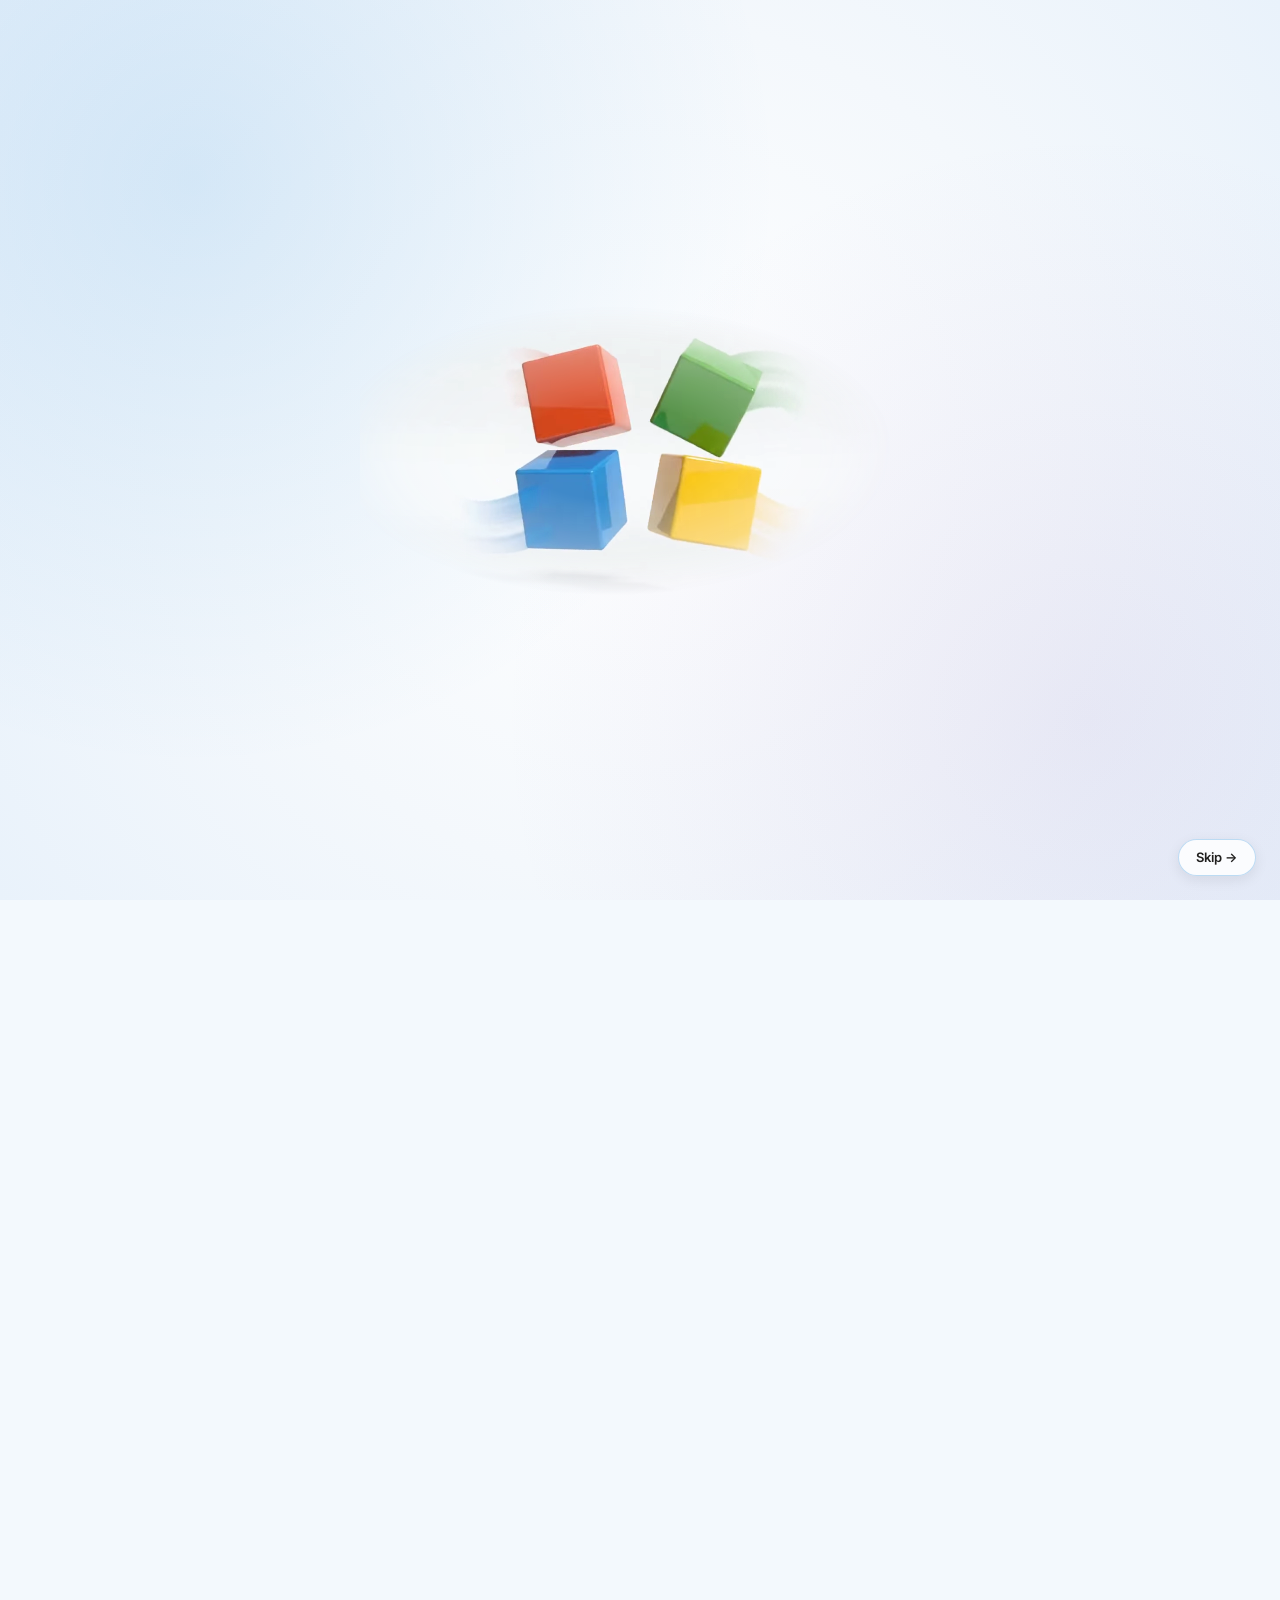
==== commit 35ee6ff1: "update" ====
--- a/MLSA x SCE/index.html
+++ b/MLSA x SCE/index.html
@@ -15,7 +15,7 @@
   <link rel="manifest" href="manifest.json">
   <meta name="apple-mobile-web-app-capable" content="yes">
   <meta name="apple-mobile-web-app-status-bar-style" content="black-translucent">
-  <meta name="apple-mobile-web-app-title" content="MLSA SCE">
+  <meta name="apple-mobile-web-app-title" content="MSA SCE">
 
   <!-- JSON-LD Structured Data for Organization -->
   <script type="application/ld+json">
@@ -40,7 +40,7 @@
   <meta property="og:image:height" content="702" />
   <meta property="og:image:alt" content="Microsoft Student Ambassadors - Saranathan College of Engineering" />
   <meta property="og:url" content="https://mlsa-sce.vercel.app/" />
-  <meta property="og:site_name" content="MLSA · SCE" />
+  <meta property="og:site_name" content="MSA · SCE" />
 
   <!-- Twitter Card -->
   <meta name="twitter:card" content="summary_large_image" />
@@ -94,7 +94,7 @@
       </div>
       
       <div class="preloader-text-group">
-        <h2 class="preloader-title">MLSA &middot; SCE</h2>
+        <h2 class="preloader-title">MSA &middot; SCE</h2>
         <p class="preloader-subtitle">Microsoft Student Ambassadors</p>
         <p class="preloader-dept">Saranathan College of Engineering &middot; AI &amp; DS</p>
       </div>
@@ -137,7 +137,7 @@
         <span class="brand-divider d-none d-md-inline-block"></span>
         <img src="assets/mlsa-badge.png" alt="Microsoft Student Ambassador badge" class="brand-badge brand-mlsa">
         <span class="brand-text">
-          <span class="title d-block">MLSA &middot; SCE</span>
+          <span class="title d-block">MSA &middot; SCE</span>
           <span class="subtitle d-none d-sm-block">Dept. of AI &amp; Data Science</span>
         </span>
       </a>
@@ -147,7 +147,7 @@
       <div class="offcanvas-md offcanvas-end" tabindex="-1" id="navMenu" aria-labelledby="navMenuLabel">
         <div class="offcanvas-header border-bottom">
           <div class="d-flex align-items-center gap-2">
-            <img src="assets/mlsa-badge.png" alt="MLSA" style="height: 28px;">
+            <img src="assets/mlsa-badge.png" alt="MSA" style="height: 28px;">
             <span class="fw-bold fs-6 text-dark" id="navMenuLabel">Whats Up!</span>
           </div>
           <button type="button" class="btn-close" data-bs-dismiss="offcanvas" data-bs-target="#navMenu" aria-label="Close"></button>
@@ -400,7 +400,7 @@
 
 <span class="c-blue">const</span> app = <span class="c-blue">new</span> CopilotClient();
 <span class="c-blue">await</span> app.deployToAzure({
-  chapter: <span class="c-green">'MLSA SCE'</span>,
+  chapter: <span class="c-green">'MSA SCE'</span>,
   status: <span class="c-green">'Active Workshop'</span>
 });</code></pre>
                   </div>
@@ -528,7 +528,7 @@
                     <div class="whatsapp-icon-glowing">
                       <i class="bi bi-whatsapp"></i>
                     </div>
-                    <h4 class="h5 fw-bold mb-1" style="color: #002050;">MLSA SCE WhatsApp Hub</h4>
+                    <h4 class="h5 fw-bold mb-1" style="color: #002050;">MSA SCE WhatsApp Hub</h4>
                     <p class="text-subtle small mb-3">Connecting 350+ Saranathan Builders</p>
                     <span class="badge bg-success-subtle text-success border px-3 py-1.5 rounded-pill"><i class="bi bi-shield-check me-1"></i> Open Peer Network</span>
                   </div>
@@ -574,7 +574,7 @@
 
 <span class="c-blue">const</span> app = <span class="c-blue">new</span> CopilotClient();
 <span class="c-blue">await</span> app.deployToAzure({
-  chapter: <span class="c-green">'MLSA SCE'</span>,
+  chapter: <span class="c-green">'MSA SCE'</span>,
   status: <span class="c-green">'Active Workshop'</span>
 });</code></pre>
                   </div>
